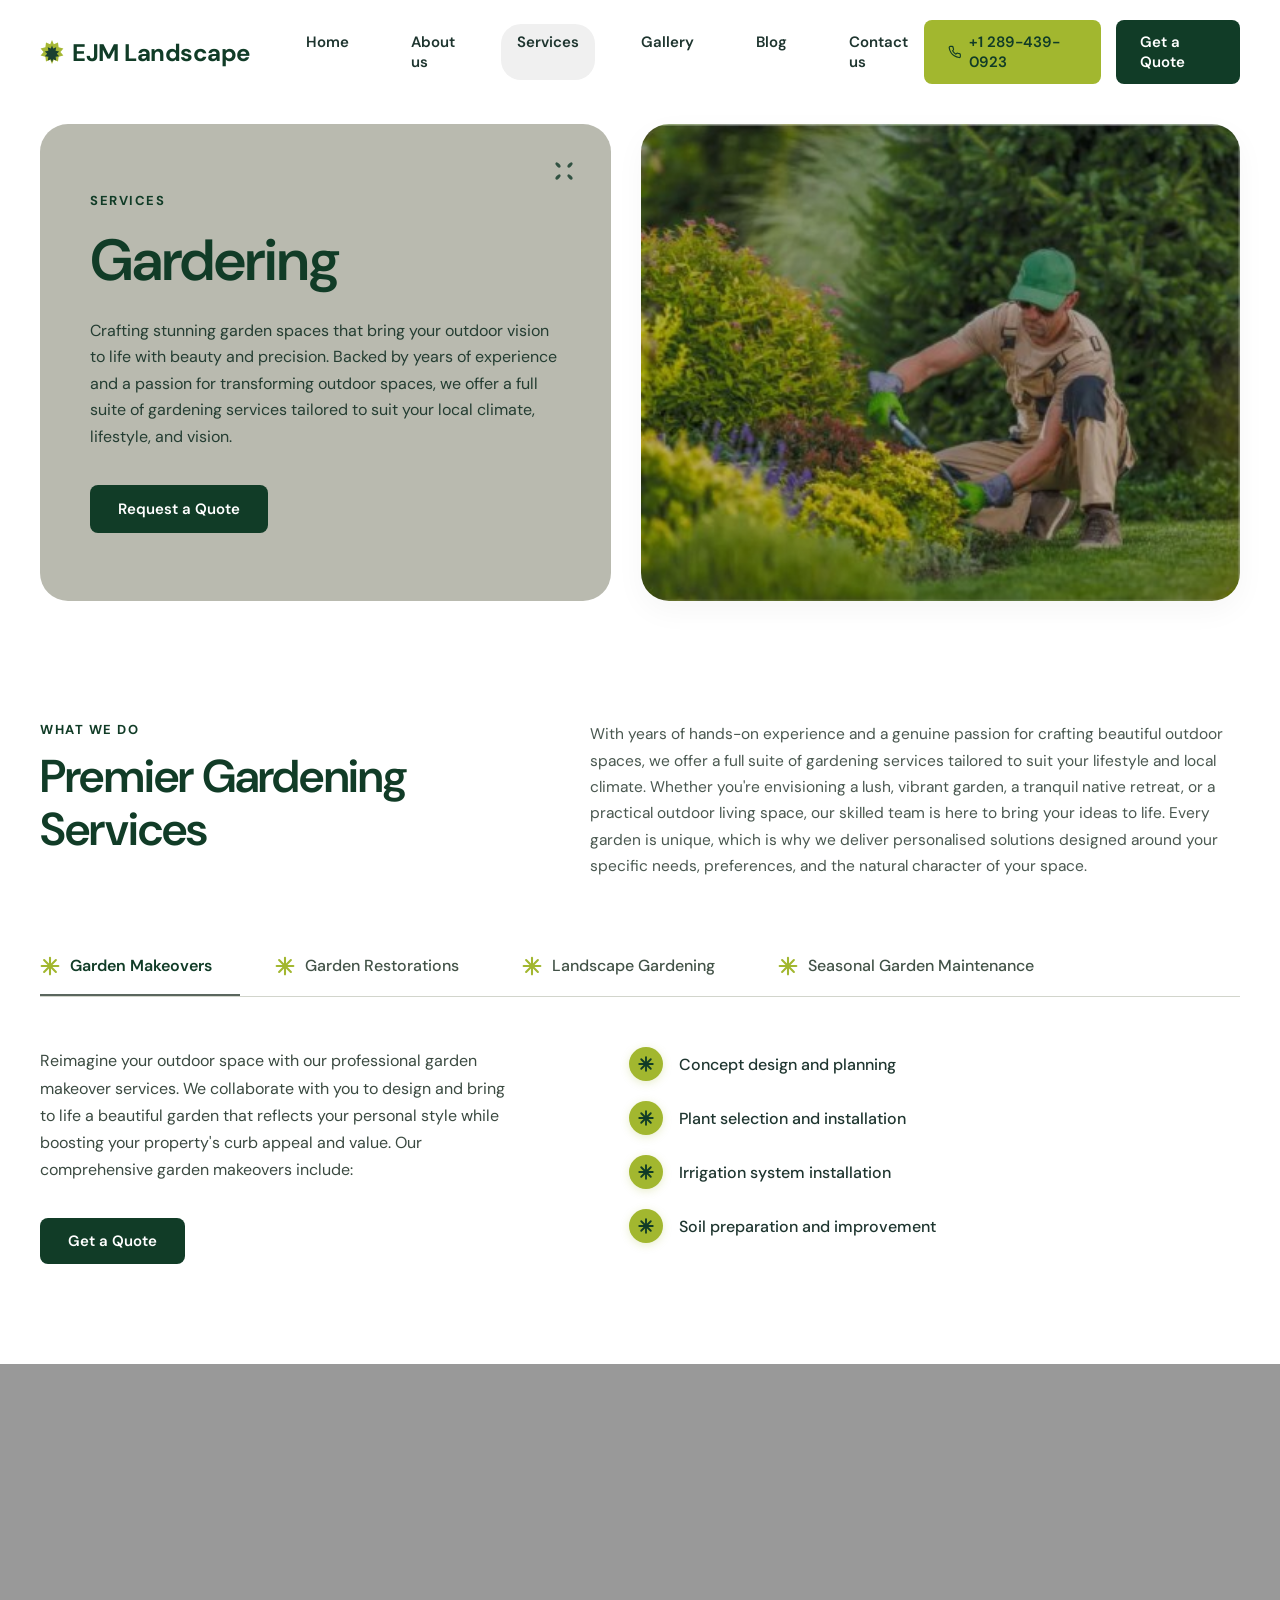
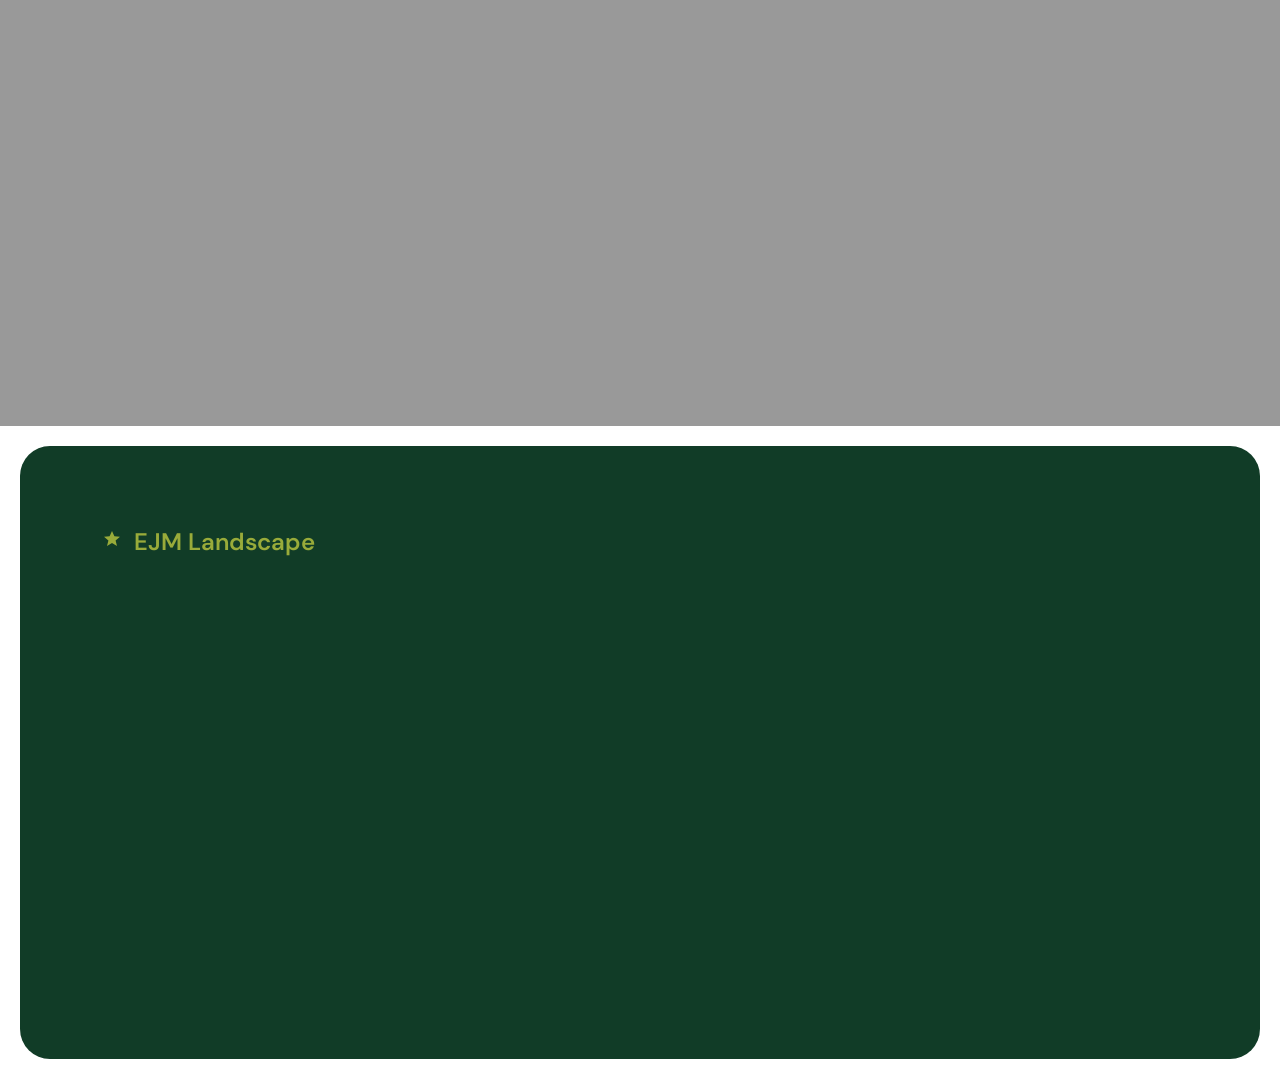
==== gardering.html @ a422f399 "Add Gardering service page with interactive tabs and design matching screenshot" ====
<!DOCTYPE html>
<html lang="en">
<head>
    <meta charset="UTF-8">
    <meta name="viewport" content="width=device-width, initial-scale=1.0">
    <title>Gardering | EJM Landscape</title>
    <link rel="preconnect" href="https://fonts.googleapis.com">
    <link rel="preconnect" href="https://fonts.gstatic.com" crossorigin>
    <link href="https://fonts.googleapis.com/css2?family=DM+Sans:ital,opsz,wght@0,9..40,100..1000;1,9..40,100..1000&display=swap" rel="stylesheet">
    <link rel="stylesheet" href="style.css">
</head>
<body>
    <header class="navbar">
        <div class="logo">
            <a href="index.html" style="display:flex;align-items:center;gap:8px;text-decoration:none;color:inherit;">
                <svg width="24" height="24" viewBox="0 0 24 24" fill="none" xmlns="http://www.w3.org/2000/svg">
                    <path d="M12 0L13.8 4.2L18 2.4L18.6 7.2L23.4 8.4L20.4 12L23.4 15.6L18.6 16.8L18 21.6L13.8 19.8L12 24L10.2 19.8L6 21.6L5.4 16.8L0.6 15.6L3.6 12L0.6 8.4L5.4 7.2L6 2.4L10.2 4.2L12 0Z" fill="#a6b835"/>
                    <path d="M12 5.4L13.2 8.4L16.2 7.2L15.6 10.8L19.2 11.4L16.8 13.8L19.2 16.2L15.6 16.8L16.2 20.4L13.2 19.2L12 22.2L10.8 19.2L7.8 20.4L8.4 16.8L4.8 16.2L7.2 13.8L4.8 11.4L8.4 10.8L7.8 7.2L10.8 8.4L12 5.4Z" fill="#1a4030"/>
                </svg>
                <span>EJM Landscape</span>
            </a>
        </div>

        <button class="mobile-toggle" aria-label="Toggle navigation">
            <svg width="24" height="24" viewBox="0 0 24 24" fill="none" stroke="currentColor" stroke-width="2" stroke-linecap="round" stroke-linejoin="round">
                <line x1="3" y1="12" x2="21" y2="12" class="line-middle"></line>
                <line x1="3" y1="6" x2="21" y2="6" class="line-top"></line>
                <line x1="3" y1="18" x2="21" y2="18" class="line-bottom"></line>
            </svg>
        </button>

        <div class="nav-menu">
            <nav class="nav-links">
                <a href="index.html">Home</a>
                <a href="index.html#about">About us</a>
                <a href="gardering.html" class="active">Services</a>
                <a href="index.html#gallery">Gallery</a>
                <a href="index.html#blog">Blog</a>
                <a href="#contact">Contact us</a>
            </nav>
            <div class="nav-actions">
                <a href="tel:+12894390923" class="btn btn-lime">
                    <svg width="16" height="16" viewBox="0 0 24 24" fill="none" stroke="currentColor" stroke-width="2" stroke-linecap="round" stroke-linejoin="round"><path d="M22 16.92v3a2 2 0 0 1-2.18 2 19.79 19.79 0 0 1-8.63-3.07 19.5 19.5 0 0 1-6-6 19.79 19.79 0 0 1-3.07-8.67A2 2 0 0 1 4.11 2h3a2 2 0 0 1 2 1.72 12.84 12.84 0 0 0 .7 2.81 2 2 0 0 1-.45 2.11L8.09 9.91a16 16 0 0 0 6 6l1.27-1.27a2 2 0 0 1 2.11-.45 12.84 12.84 0 0 0 2.81.7A2 2 0 0 1 22 16.92z"></path></svg>
                    +1 289-439-0923
                </a>
                <a href="#contact" class="btn btn-dark">Get a Quote</a>
            </div>
        </div>
    </header>

    <main>
        <!-- GARDERING HERO SECTION (Screenshot 1) -->
        <section class="gardening-hero-container">
            <div class="gardening-hero-grid">
                <!-- Left Card -->
                <div class="gardening-hero-card reveal-up">
                    <div class="gardening-corner-icon">
                        <svg width="24" height="24" viewBox="0 0 24 24" fill="#1a4030">
                            <ellipse cx="6" cy="6" rx="3.2" ry="1.6" transform="rotate(45 6 6)"/>
                            <ellipse cx="18" cy="6" rx="3.2" ry="1.6" transform="rotate(-45 18 6)"/>
                            <ellipse cx="6" cy="18" rx="3.2" ry="1.6" transform="rotate(-45 6 18)"/>
                            <ellipse cx="18" cy="18" rx="3.2" ry="1.6" transform="rotate(45 18 18)"/>
                        </svg>
                    </div>
                    <span class="service-badge">SERVICES</span>
                    <h1>Gardering</h1>
                    <p>Crafting stunning garden spaces that bring your outdoor vision to life with beauty and precision. Backed by years of experience and a passion for transforming outdoor spaces, we offer a full suite of gardening services tailored to suit your local climate, lifestyle, and vision.</p>
                    <a href="#contact" class="btn-quote">Request a Quote</a>
                </div>

                <!-- Right Photo -->
                <div class="gardening-hero-img-wrap reveal-fade" style="transition-delay: 0.15s;">
                    <img src="assets/gardening_hero.jpg" alt="Professional gardener caring for hedges and shrubs">
                </div>
            </div>
        </section>

        <!-- WHAT WE DO / PREMIER GARDENING SERVICES (Screenshots 2 - 5) -->
        <section class="gardening-tabs-section">
            <!-- Header (2 columns) -->
            <div class="gardening-tabs-header reveal-up">
                <div class="tabs-header-left">
                    <span class="section-subtitle">WHAT WE DO</span>
                    <h2>Premier Gardening<br>Services</h2>
                </div>
                <div class="tabs-header-right">
                    <p>With years of hands-on experience and a genuine passion for crafting beautiful outdoor spaces, we offer a full suite of gardening services tailored to suit your lifestyle and local climate. Whether you're envisioning a lush, vibrant garden, a tranquil native retreat, or a practical outdoor living space, our skilled team is here to bring your ideas to life. Every garden is unique, which is why we deliver personalised solutions designed around your specific needs, preferences, and the natural character of your space.</p>
                </div>
            </div>

            <!-- Tab Navigation -->
            <div class="services-tab-nav reveal-up" style="transition-delay: 0.1s;">
                <button class="tab-btn active" data-tab="tab-makeovers">
                    <svg class="tab-flower-icon" viewBox="0 0 24 24" fill="none" stroke="currentColor" stroke-width="2.5" stroke-linecap="round">
                        <line x1="12" y1="2" x2="12" y2="22"/>
                        <line x1="2" y1="12" x2="22" y2="12"/>
                        <line x1="4.93" y1="4.93" x2="19.07" y2="19.07"/>
                        <line x1="4.93" y1="19.07" x2="19.07" y2="4.93"/>
                    </svg>
                    <span>Garden Makeovers</span>
                </button>

                <button class="tab-btn" data-tab="tab-restorations">
                    <svg class="tab-flower-icon" viewBox="0 0 24 24" fill="none" stroke="currentColor" stroke-width="2.5" stroke-linecap="round">
                        <line x1="12" y1="2" x2="12" y2="22"/>
                        <line x1="2" y1="12" x2="22" y2="12"/>
                        <line x1="4.93" y1="4.93" x2="19.07" y2="19.07"/>
                        <line x1="4.93" y1="19.07" x2="19.07" y2="4.93"/>
                    </svg>
                    <span>Garden Restorations</span>
                </button>

                <button class="tab-btn" data-tab="tab-landscape">
                    <svg class="tab-flower-icon" viewBox="0 0 24 24" fill="none" stroke="currentColor" stroke-width="2.5" stroke-linecap="round">
                        <line x1="12" y1="2" x2="12" y2="22"/>
                        <line x1="2" y1="12" x2="22" y2="12"/>
                        <line x1="4.93" y1="4.93" x2="19.07" y2="19.07"/>
                        <line x1="4.93" y1="19.07" x2="19.07" y2="4.93"/>
                    </svg>
                    <span>Landscape Gardening</span>
                </button>

                <button class="tab-btn" data-tab="tab-maintenance">
                    <svg class="tab-flower-icon" viewBox="0 0 24 24" fill="none" stroke="currentColor" stroke-width="2.5" stroke-linecap="round">
                        <line x1="12" y1="2" x2="12" y2="22"/>
                        <line x1="2" y1="12" x2="22" y2="12"/>
                        <line x1="4.93" y1="4.93" x2="19.07" y2="19.07"/>
                        <line x1="4.93" y1="19.07" x2="19.07" y2="4.93"/>
                    </svg>
                    <span>Seasonal Garden Maintenance</span>
                </button>
            </div>

            <!-- Tab Panels -->
            <div class="services-tab-content">
                <!-- Tab 1: Garden Makeovers (Screenshot 2) -->
                <div class="tab-panel active" id="tab-makeovers">
                    <div class="tab-info-col">
                        <p>Reimagine your outdoor space with our professional garden makeover services. We collaborate with you to design and bring to life a beautiful garden that reflects your personal style while boosting your property's curb appeal and value. Our comprehensive garden makeovers include:</p>
                        <a href="#contact" class="btn-quote">Get a Quote</a>
                    </div>
                    <div class="tab-features-col">
                        <ul class="tab-features-list">
                            <li class="tab-feature-item">
                                <div class="tab-feature-badge">
                                    <svg viewBox="0 0 24 24" fill="none" stroke="currentColor" stroke-width="2.5" stroke-linecap="round">
                                        <line x1="12" y1="3" x2="12" y2="21"/>
                                        <line x1="3" y1="12" x2="21" y2="12"/>
                                        <line x1="5.64" y1="5.64" x2="18.36" y2="18.36"/>
                                        <line x1="5.64" y1="18.36" x2="18.36" y2="5.64"/>
                                    </svg>
                                </div>
                                <span class="tab-feature-text">Concept design and planning</span>
                            </li>
                            <li class="tab-feature-item">
                                <div class="tab-feature-badge">
                                    <svg viewBox="0 0 24 24" fill="none" stroke="currentColor" stroke-width="2.5" stroke-linecap="round">
                                        <line x1="12" y1="3" x2="12" y2="21"/>
                                        <line x1="3" y1="12" x2="21" y2="12"/>
                                        <line x1="5.64" y1="5.64" x2="18.36" y2="18.36"/>
                                        <line x1="5.64" y1="18.36" x2="18.36" y2="5.64"/>
                                    </svg>
                                </div>
                                <span class="tab-feature-text">Plant selection and installation</span>
                            </li>
                            <li class="tab-feature-item">
                                <div class="tab-feature-badge">
                                    <svg viewBox="0 0 24 24" fill="none" stroke="currentColor" stroke-width="2.5" stroke-linecap="round">
                                        <line x1="12" y1="3" x2="12" y2="21"/>
                                        <line x1="3" y1="12" x2="21" y2="12"/>
                                        <line x1="5.64" y1="5.64" x2="18.36" y2="18.36"/>
                                        <line x1="5.64" y1="18.36" x2="18.36" y2="5.64"/>
                                    </svg>
                                </div>
                                <span class="tab-feature-text">Irrigation system installation</span>
                            </li>
                            <li class="tab-feature-item">
                                <div class="tab-feature-badge">
                                    <svg viewBox="0 0 24 24" fill="none" stroke="currentColor" stroke-width="2.5" stroke-linecap="round">
                                        <line x1="12" y1="3" x2="12" y2="21"/>
                                        <line x1="3" y1="12" x2="21" y2="12"/>
                                        <line x1="5.64" y1="5.64" x2="18.36" y2="18.36"/>
                                        <line x1="5.64" y1="18.36" x2="18.36" y2="5.64"/>
                                    </svg>
                                </div>
                                <span class="tab-feature-text">Soil preparation and improvement</span>
                            </li>
                        </ul>
                    </div>
                </div>

                <!-- Tab 2: Garden Restorations (Screenshot 3) -->
                <div class="tab-panel" id="tab-restorations">
                    <div class="tab-info-col">
                        <p>Bring neglected or overgrown gardens back to life with our expert garden restoration services. We carefully assess your current space, remove unwanted growth, and reintroduce structure, health, and beauty to your garden. Whether it's reviving historic plantings or modernizing a tired layout, we ensure your garden flourishes once again.</p>
                        <a href="#contact" class="btn-quote">Get a Quote</a>
                    </div>
                    <div class="tab-features-col">
                        <ul class="tab-features-list">
                            <li class="tab-feature-item">
                                <div class="tab-feature-badge">
                                    <svg viewBox="0 0 24 24" fill="none" stroke="currentColor" stroke-width="2.5" stroke-linecap="round">
                                        <line x1="12" y1="3" x2="12" y2="21"/>
                                        <line x1="3" y1="12" x2="21" y2="12"/>
                                        <line x1="5.64" y1="5.64" x2="18.36" y2="18.36"/>
                                        <line x1="5.64" y1="18.36" x2="18.36" y2="5.64"/>
                                    </svg>
                                </div>
                                <span class="tab-feature-text">Removal of weeds and invasive plants</span>
                            </li>
                            <li class="tab-feature-item">
                                <div class="tab-feature-badge">
                                    <svg viewBox="0 0 24 24" fill="none" stroke="currentColor" stroke-width="2.5" stroke-linecap="round">
                                        <line x1="12" y1="3" x2="12" y2="21"/>
                                        <line x1="3" y1="12" x2="21" y2="12"/>
                                        <line x1="5.64" y1="5.64" x2="18.36" y2="18.36"/>
                                        <line x1="5.64" y1="18.36" x2="18.36" y2="5.64"/>
                                    </svg>
                                </div>
                                <span class="tab-feature-text">Pruning and reshaping overgrown trees and shrubs</span>
                            </li>
                            <li class="tab-feature-item">
                                <div class="tab-feature-badge">
                                    <svg viewBox="0 0 24 24" fill="none" stroke="currentColor" stroke-width="2.5" stroke-linecap="round">
                                        <line x1="12" y1="3" x2="12" y2="21"/>
                                        <line x1="3" y1="12" x2="21" y2="12"/>
                                        <line x1="5.64" y1="5.64" x2="18.36" y2="18.36"/>
                                        <line x1="5.64" y1="18.36" x2="18.36" y2="5.64"/>
                                    </svg>
                                </div>
                                <span class="tab-feature-text">Soil revitalization and fertilization</span>
                            </li>
                            <li class="tab-feature-item">
                                <div class="tab-feature-badge">
                                    <svg viewBox="0 0 24 24" fill="none" stroke="currentColor" stroke-width="2.5" stroke-linecap="round">
                                        <line x1="12" y1="3" x2="12" y2="21"/>
                                        <line x1="3" y1="12" x2="21" y2="12"/>
                                        <line x1="5.64" y1="5.64" x2="18.36" y2="18.36"/>
                                        <line x1="5.64" y1="18.36" x2="18.36" y2="5.64"/>
                                    </svg>
                                </div>
                                <span class="tab-feature-text">Lawn restoration or reseeding</span>
                            </li>
                            <li class="tab-feature-item">
                                <div class="tab-feature-badge">
                                    <svg viewBox="0 0 24 24" fill="none" stroke="currentColor" stroke-width="2.5" stroke-linecap="round">
                                        <line x1="12" y1="3" x2="12" y2="21"/>
                                        <line x1="3" y1="12" x2="21" y2="12"/>
                                        <line x1="5.64" y1="5.64" x2="18.36" y2="18.36"/>
                                        <line x1="5.64" y1="18.36" x2="18.36" y2="5.64"/>
                                    </svg>
                                </div>
                                <span class="tab-feature-text">Replanting with suitable, healthy species</span>
                            </li>
                        </ul>
                    </div>
                </div>

                <!-- Tab 3: Landscape Gardening (Screenshot 4) -->
                <div class="tab-panel" id="tab-landscape">
                    <div class="tab-info-col">
                        <p>Transform your property into a harmonious blend of nature and design with our landscape gardening expertise. From small courtyards to expansive estates, we create functional, visually stunning outdoor spaces that suit your lifestyle and enhance your home's surroundings.</p>
                        <a href="#contact" class="btn-quote">Get a Quote</a>
                    </div>
                    <div class="tab-features-col">
                        <ul class="tab-features-list">
                            <li class="tab-feature-item">
                                <div class="tab-feature-badge">
                                    <svg viewBox="0 0 24 24" fill="none" stroke="currentColor" stroke-width="2.5" stroke-linecap="round">
                                        <line x1="12" y1="3" x2="12" y2="21"/>
                                        <line x1="3" y1="12" x2="21" y2="12"/>
                                        <line x1="5.64" y1="5.64" x2="18.36" y2="18.36"/>
                                        <line x1="5.64" y1="18.36" x2="18.36" y2="5.64"/>
                                    </svg>
                                </div>
                                <span class="tab-feature-text">Tailored landscape design concepts</span>
                            </li>
                            <li class="tab-feature-item">
                                <div class="tab-feature-badge">
                                    <svg viewBox="0 0 24 24" fill="none" stroke="currentColor" stroke-width="2.5" stroke-linecap="round">
                                        <line x1="12" y1="3" x2="12" y2="21"/>
                                        <line x1="3" y1="12" x2="21" y2="12"/>
                                        <line x1="5.64" y1="5.64" x2="18.36" y2="18.36"/>
                                        <line x1="5.64" y1="18.36" x2="18.36" y2="5.64"/>
                                    </svg>
                                </div>
                                <span class="tab-feature-text">Planting schemes for year-round beauty</span>
                            </li>
                            <li class="tab-feature-item">
                                <div class="tab-feature-badge">
                                    <svg viewBox="0 0 24 24" fill="none" stroke="currentColor" stroke-width="2.5" stroke-linecap="round">
                                        <line x1="12" y1="3" x2="12" y2="21"/>
                                        <line x1="3" y1="12" x2="21" y2="12"/>
                                        <line x1="5.64" y1="5.64" x2="18.36" y2="18.36"/>
                                        <line x1="5.64" y1="18.36" x2="18.36" y2="5.64"/>
                                    </svg>
                                </div>
                                <span class="tab-feature-text">Installation of water features and ponds</span>
                            </li>
                            <li class="tab-feature-item">
                                <div class="tab-feature-badge">
                                    <svg viewBox="0 0 24 24" fill="none" stroke="currentColor" stroke-width="2.5" stroke-linecap="round">
                                        <line x1="12" y1="3" x2="12" y2="21"/>
                                        <line x1="3" y1="12" x2="21" y2="12"/>
                                        <line x1="5.64" y1="5.64" x2="18.36" y2="18.36"/>
                                        <line x1="5.64" y1="18.36" x2="18.36" y2="5.64"/>
                                    </svg>
                                </div>
                                <span class="tab-feature-text">Construction of patios, decks, and pathways</span>
                            </li>
                            <li class="tab-feature-item">
                                <div class="tab-feature-badge">
                                    <svg viewBox="0 0 24 24" fill="none" stroke="currentColor" stroke-width="2.5" stroke-linecap="round">
                                        <line x1="12" y1="3" x2="12" y2="21"/>
                                        <line x1="3" y1="12" x2="21" y2="12"/>
                                        <line x1="5.64" y1="5.64" x2="18.36" y2="18.36"/>
                                        <line x1="5.64" y1="18.36" x2="18.36" y2="5.64"/>
                                    </svg>
                                </div>
                                <span class="tab-feature-text">Integration of lighting for ambiance and safety</span>
                            </li>
                        </ul>
                    </div>
                </div>

                <!-- Tab 4: Seasonal Garden Maintenance (Screenshot 5) -->
                <div class="tab-panel" id="tab-maintenance">
                    <div class="tab-info-col">
                        <p>Keep your garden looking its best all year round with our seasonal maintenance services. We adjust our care to the needs of each season, ensuring healthy growth, vibrant colors, and a tidy appearance no matter the time of year.</p>
                        <a href="#contact" class="btn-quote">Get a Quote</a>
                    </div>
                    <div class="tab-features-col">
                        <ul class="tab-features-list">
                            <li class="tab-feature-item">
                                <div class="tab-feature-badge">
                                    <svg viewBox="0 0 24 24" fill="none" stroke="currentColor" stroke-width="2.5" stroke-linecap="round">
                                        <line x1="12" y1="3" x2="12" y2="21"/>
                                        <line x1="3" y1="12" x2="21" y2="12"/>
                                        <line x1="5.64" y1="5.64" x2="18.36" y2="18.36"/>
                                        <line x1="5.64" y1="18.36" x2="18.36" y2="5.64"/>
                                    </svg>
                                </div>
                                <span class="tab-feature-text">Spring planting and soil preparation</span>
                            </li>
                            <li class="tab-feature-item">
                                <div class="tab-feature-badge">
                                    <svg viewBox="0 0 24 24" fill="none" stroke="currentColor" stroke-width="2.5" stroke-linecap="round">
                                        <line x1="12" y1="3" x2="12" y2="21"/>
                                        <line x1="3" y1="12" x2="21" y2="12"/>
                                        <line x1="5.64" y1="5.64" x2="18.36" y2="18.36"/>
                                        <line x1="5.64" y1="18.36" x2="18.36" y2="5.64"/>
                                    </svg>
                                </div>
                                <span class="tab-feature-text">Summer pruning and watering schedules</span>
                            </li>
                            <li class="tab-feature-item">
                                <div class="tab-feature-badge">
                                    <svg viewBox="0 0 24 24" fill="none" stroke="currentColor" stroke-width="2.5" stroke-linecap="round">
                                        <line x1="12" y1="3" x2="12" y2="21"/>
                                        <line x1="3" y1="12" x2="21" y2="12"/>
                                        <line x1="5.64" y1="5.64" x2="18.36" y2="18.36"/>
                                        <line x1="5.64" y1="18.36" x2="18.36" y2="5.64"/>
                                    </svg>
                                </div>
                                <span class="tab-feature-text">Autumn leaf clearance and plant protection</span>
                            </li>
                            <li class="tab-feature-item">
                                <div class="tab-feature-badge">
                                    <svg viewBox="0 0 24 24" fill="none" stroke="currentColor" stroke-width="2.5" stroke-linecap="round">
                                        <line x1="12" y1="3" x2="12" y2="21"/>
                                        <line x1="3" y1="12" x2="21" y2="12"/>
                                        <line x1="5.64" y1="5.64" x2="18.36" y2="18.36"/>
                                        <line x1="5.64" y1="18.36" x2="18.36" y2="5.64"/>
                                    </svg>
                                </div>
                                <span class="tab-feature-text">Winter pruning and frost protection</span>
                            </li>
                            <li class="tab-feature-item">
                                <div class="tab-feature-badge">
                                    <svg viewBox="0 0 24 24" fill="none" stroke="currentColor" stroke-width="2.5" stroke-linecap="round">
                                        <line x1="12" y1="3" x2="12" y2="21"/>
                                        <line x1="3" y1="12" x2="21" y2="12"/>
                                        <line x1="5.64" y1="5.64" x2="18.36" y2="18.36"/>
                                        <line x1="5.64" y1="18.36" x2="18.36" y2="5.64"/>
                                    </svg>
                                </div>
                                <span class="tab-feature-text">Seasonal fertilization and mulching</span>
                            </li>
                        </ul>
                    </div>
                </div>
            </div>
        </section>

        <!-- CONTACT SECTION -->
        <section class="contact-section" id="contact" style="background-image: url('assets/contact_bg.jpg');">
            <div class="contact-overlay"></div>
            <div class="contact-container">
                <!-- Left Info Box -->
                <div class="contact-left reveal-up">
                    <p class="section-subtitle-white">GET IN TOUCH</p>
                    <h2>Free Quote &amp;<br>Consultation</h2>
                    
                    <ul class="contact-bullets">
                        <li>
                            <svg viewBox="0 0 24 24" width="20" height="20" fill="none" stroke="#99ab3a" stroke-width="2" stroke-linecap="round" stroke-linejoin="round"><polyline points="20 6 9 17 4 12"></polyline></svg>
                            Hardscaping &amp; Softscaping
                        </li>
                        <li>
                            <svg viewBox="0 0 24 24" width="20" height="20" fill="none" stroke="#99ab3a" stroke-width="2" stroke-linecap="round" stroke-linejoin="round"><polyline points="20 6 9 17 4 12"></polyline></svg>
                            Ground Maintenance
                        </li>
                        <li>
                            <svg viewBox="0 0 24 24" width="20" height="20" fill="none" stroke="#99ab3a" stroke-width="2" stroke-linecap="round" stroke-linejoin="round"><polyline points="20 6 9 17 4 12"></polyline></svg>
                            Garden Design &amp; Planting
                        </li>
                    </ul>

                    <div class="contact-divider"></div>

                    <div class="contact-phone">
                        <svg viewBox="0 0 24 24" width="24" height="24" fill="none" stroke="#99ab3a" stroke-width="2" stroke-linecap="round" stroke-linejoin="round">
                            <path d="M22 16.92v3a2 2 0 0 1-2.18 2 19.79 19.79 0 0 1-8.63-3.07 19.5 19.5 0 0 1-6-6 19.79 19.79 0 0 1-3.07-8.67A2 2 0 0 1 4.11 2h3a2 2 0 0 1 2 1.72 12.84 12.84 0 0 0 .7 2.81 2 2 0 0 1-.45 2.11L8.09 9.91a16 16 0 0 0 6 6l1.27-1.27a2 2 0 0 1 2.11-.45 12.84 12.84 0 0 0 2.81.7A2 2 0 0 1 22 16.92z"></path>
                        </svg>
                        <div class="phone-info">
                            <span class="phone-label">Call Us</span>
                            <span class="phone-number">+1 289-439-0923</span>
                        </div>
                    </div>
                </div>

                <!-- Right Form Box -->
                <div class="contact-right reveal-up" style="transition-delay: 0.2s;">
                    <div class="leaf-decoration float-anim">
                        <svg viewBox="0 0 120 70" width="120" height="70" fill="#99ab3a">
                            <path d="M60 70 C40 50, 45 10, 60 0 C75 10, 80 50, 60 70 Z"/>
                            <path d="M45 60 C20 55, -5 30, 5 15 C20 20, 35 40, 45 60 Z"/>
                            <path d="M75 60 C100 55, 125 30, 115 15 C100 20, 85 40, 75 60 Z"/>
                        </svg>
                    </div>
                    
                    <p class="form-desc">We'll schedule a visit and provide a free, no-obligation quote tailored to your needs</p>
                    
                    <form class="contact-form" action="#" method="POST">
                        <div class="form-row">
                            <div class="form-group">
                                <label for="name">Name</label>
                                <input type="text" id="name" name="name" placeholder="John" required>
                            </div>
                            <div class="form-group">
                                <label for="phone">Phone</label>
                                <input type="tel" id="phone" name="phone" placeholder="(289) 439-0923" required>
                            </div>
                        </div>

                        <div class="form-group">
                            <label for="address">Address</label>
                            <input type="text" id="address" name="address" placeholder="450 Cumberland Ave" required>
                        </div>

                        <div class="form-group">
                            <label for="comments">Comments</label>
                            <textarea id="comments" name="comments" placeholder="Write your comments" rows="4"></textarea>
                        </div>

                        <button type="submit" class="btn btn-submit">Submit Form</button>
                    </form>
                </div>
            </div>
        </section>
    </main>

    <!-- FOOTER -->
    <footer class="site-footer">
        <div class="footer-container">
            <!-- Top Section -->
            <div class="footer-top">
                <div class="footer-logo">
                    <svg viewBox="0 0 24 24" width="24" height="24" fill="#99ab3a">
                        <path d="M12 2L14.4 7.2L20 7.8L15.6 11.4L17 17L12 14L7 17L8.4 11.4L4 7.8L9.6 7.2L12 2Z" />
                    </svg>
                    <span>EJM Landscape</span>
                </div>
                
                <div class="footer-top-content reveal-up">
                    <div class="footer-cta">
                        <h2>Ready to Transform Your<br>Outdoor Space?</h2>
                        <div class="footer-cta-actions">
                            <a href="#contact" class="btn-primary" style="background-color: #99ab3a; color: var(--dark-green); padding: 12px 25px; border-radius: 4px; text-decoration: none; font-weight: 600;">Request a Quote</a>
                            <div class="footer-phone">
                                <span class="footer-phone-label">CALL US</span>
                                <div class="footer-phone-number">
                                    <svg viewBox="0 0 24 24" width="20" height="20" fill="none" stroke="currentColor" stroke-width="2" stroke-linecap="round" stroke-linejoin="round"><path d="M22 16.92v3a2 2 0 0 1-2.18 2 19.79 19.79 0 0 1-8.63-3.07 19.5 19.5 0 0 1-6-6 19.79 19.79 0 0 1-3.07-8.67A2 2 0 0 1 4.11 2h3a2 2 0 0 1 2 1.72 12.84 12.84 0 0 0 .7 2.81 2 2 0 0 1-.45 2.11L8.09 9.91a16 16 0 0 0 6 6l1.27-1.27a2 2 0 0 1 2.11-.45 12.84 12.84 0 0 0 2.81.7A2 2 0 0 1 22 16.92z"></path></svg>
                                    +1 289-439-0923
                                </div>
                            </div>
                        </div>
                    </div>
                    
                    <div class="footer-info">
                        <div class="footer-info-block">
                            <h4>ADDRESS</h4>
                            <p>450 Cumberland Ave, Hamilton, ON L8M 0A1, Canada</p>
                        </div>
                        <div class="footer-info-block">
                            <h4>BUSINESS HOURS</h4>
                            <p>Mon-Sun: 7:00 a.m. - 7:00 p.m</p>
                        </div>
                    </div>
                </div>
            </div>

            <!-- Middle Section -->
            <div class="footer-middle reveal-up" style="transition-delay: 0.2s;">
                <nav class="footer-nav">
                    <a href="index.html#about">About us</a>
                    <a href="gardering.html">Services</a>
                    <a href="index.html#gallery">Gallery</a>
                    <a href="index.html#blog">Blog</a>
                    <a href="index.html#faq">FAQ</a>
                    <a href="index.html#reviews">Reviews</a>
                </nav>
                <div class="footer-socials">
                    <a href="#"><svg viewBox="0 0 24 24" width="18" height="18" fill="none" stroke="currentColor" stroke-width="2"><rect x="2" y="2" width="20" height="20" rx="5" ry="5"></rect><path d="M16 11.37A4 4 0 1 1 12.63 8 4 4 0 0 1 16 11.37z"></path><line x1="17.5" y1="6.5" x2="17.51" y2="6.5"></line></svg></a>
                    <a href="#"><svg viewBox="0 0 24 24" width="18" height="18" fill="none" stroke="currentColor" stroke-width="2"><path d="M12 2v20M17 5l-10 14M22 12H2M19 17L5 7" /></svg></a>
                    <a href="#"><svg viewBox="0 0 24 24" width="18" height="18" fill="none" stroke="currentColor" stroke-width="2"><path d="M18 2h-3a5 5 0 0 0-5 5v3H7v4h3v8h4v-8h3.8l.2-4h-4V7a1 1 0 0 1 1-1h3z"></path></svg></a>
                    <a href="#"><svg viewBox="0 0 24 24" width="18" height="18" fill="none" stroke="currentColor" stroke-width="2"><path d="M16 8a6 6 0 0 1 6 6v7h-4v-7a2 2 0 0 0-2-2 2 2 0 0 0-2 2v7h-4v-7a6 6 0 0 1 6-6z"></path><rect x="2" y="9" width="4" height="12"></rect><circle cx="4" cy="4" r="2"></circle></svg></a>
                </div>
            </div>

            <!-- Bottom Section -->
            <div class="footer-bottom reveal-up" style="transition-delay: 0.4s;">
                <div class="footer-copyright">
                    &copy; 2026 EJM Landscape. All rights reserved. <a href="#">Terms</a>
                </div>
                <button class="btn-scroll-top" aria-label="Scroll to top" onclick="window.scrollTo({top: 0, behavior: 'smooth'});">
                    <svg viewBox="0 0 24 24" width="18" height="18" fill="none" stroke="currentColor" stroke-width="2"><line x1="12" y1="19" x2="12" y2="5"></line><polyline points="5 12 12 5 19 12"></polyline></svg>
                </button>
            </div>
        </div>
    </footer>

    <script src="script.js"></script>
</body>
</html>
---- style.css ----
:root {
    --bg-color: #ffffff; /* clean white page background */
    --text-dark: #1e352f;
    --text-light: #ffffff;
    --primary-lime: #a2b72f; /* yellowish green */
    --primary-lime-hover: #8e9e2a;
    --dark-green: #113c27;
    --dark-green-hover: #0c2a1c;
    --font-main: 'DM Sans', sans-serif;
}

* {
    margin: 0;
    padding: 0;
    box-sizing: border-box;
}

body {
    font-family: var(--font-main);
    background-color: var(--bg-color);
    color: var(--text-dark);
}

/* NAVBAR */
.navbar {
    display: flex;
    justify-content: space-between;
    align-items: center;
    padding: 20px 40px;
    position: relative;
    z-index: 10;
}

.logo {
    display: flex;
    align-items: center;
    gap: 8px;
    font-size: 24px;
    font-weight: 700;
    color: var(--dark-green);
    letter-spacing: -0.5px;
}

.mobile-toggle {
    display: none;
    background: none;
    border: none;
    color: var(--dark-green);
    cursor: pointer;
    padding: 5px;
    z-index: 100;
}

.nav-menu {
    display: flex;
    align-items: center;
    flex: 1;
    justify-content: space-between;
}

.nav-links {
    display: flex;
    margin-left: 40px;
    gap: 30px;
}

.nav-links a {
    text-decoration: none;
    color: var(--text-dark);
    font-weight: 600;
    font-size: 15px;
    padding: 8px 16px;
    border-radius: 20px;
    transition: background-color 0.3s;
}

.nav-links a.active,
.nav-links a:hover {
    background-color: #f0f0f0; /* slightly darker than body */
}

.nav-actions {
    display: flex;
    gap: 15px;
    align-items: center;
}

/* BUTTONS */
.btn {
    display: inline-flex;
    align-items: center;
    justify-content: center;
    gap: 8px;
    padding: 12px 24px;
    border-radius: 8px;
    font-weight: 600;
    font-size: 15px;
    text-decoration: none;
    border: none;
    cursor: pointer;
    transition: all 0.3s ease;
}

.btn-lime {
    background-color: var(--primary-lime);
    color: var(--dark-green);
}

.btn-lime:hover {
    background-color: var(--primary-lime-hover);
}

.btn-dark {
    background-color: var(--dark-green);
    color: var(--text-light);
}

.btn-dark:hover {
    background-color: var(--dark-green-hover);
}

.btn-dark-transparent {
    background-color: rgba(17, 60, 39, 0.85); /* Dark green with some transparency */
    color: var(--text-light);
}

.btn-dark-transparent:hover {
    background-color: var(--dark-green);
}


/* HERO SECTION */
.hero-container {
    padding: 20px 40px;
    position: relative;
}

.hero-image-wrapper {
    position: relative;
    width: 100%;
    height: 700px;
    border-radius: 40px;
    overflow: hidden; /* important for parallax */
    background-color: #000;
}

.hero-bg {
    position: absolute;
    top: -15%; /* start slightly higher for parallax room */
    left: 0;
    width: 100%;
    height: 130%; /* taller than wrapper for parallax */
    background-image: url('assets/hero-bg.jpg');
    background-size: cover;
    background-position: center;
    will-change: transform; /* optimize animation */
    /* opacity filter to darken the image slightly for text readability */
    filter: brightness(0.7); 
}

.hero-content {
    position: absolute;
    top: 50%;
    left: 80px;
    transform: translateY(-50%);
    z-index: 2;
}

.hero-content h1 {
    font-size: 80px;
    line-height: 1.1;
    color: var(--text-light);
    font-weight: 500;
    margin-bottom: 40px;
    letter-spacing: -1px;
}

.hero-content .highlight {
    color: var(--primary-lime);
    position: relative;
    display: inline-block;
}

/* Custom brush underline */
.underline {
    position: absolute;
    bottom: -15px;
    left: 0;
    width: 100%;
    height: 30px;
    z-index: -1;
}

.underline path {
    stroke-dasharray: 400;
    stroke-dashoffset: 400;
    animation: draw 1.2s ease-out forwards;
}

.underline path:nth-child(2) {
    animation-delay: 0.3s; /* slight delay for second brush stroke */
}

@keyframes draw {
    to {
        stroke-dashoffset: 0;
    }
}

.hero-buttons {
    display: flex;
    gap: 15px;
}

/* RATING BADGE */
.customer-rating {
    position: absolute;
    bottom: 60px;
    right: 80px;
    z-index: 5;
}

.rating-badge {
    background-color: rgba(255, 255, 255, 0.6);
    backdrop-filter: blur(8px);
    border-radius: 40px;
    padding: 10px 25px 10px 10px;
    display: flex;
    align-items: center;
    gap: 15px;
}

.rating-flower {
    position: relative;
    display: flex;
    align-items: center;
    justify-content: center;
    width: 48px;
    height: 48px;
}

.rating-flower svg {
    position: absolute;
    top: 0; left: 0;
    width: 100%; height: 100%;
}

.rating-score {
    position: relative;
    z-index: 2;
    font-weight: 700;
    color: var(--dark-green);
    font-size: 16px;
}

.rating-text {
    font-weight: 600;
    font-size: 14px;
    color: var(--dark-green);
}

/* FEATURES BAR */
.features-bar {
    display: flex;
    justify-content: space-around;
    padding: 40px 60px;
    border-bottom: 1px solid rgba(0,0,0,0.05);
}

.feature {
    display: flex;
    align-items: center;
    gap: 15px;
    font-weight: 600;
    color: var(--text-dark);
    font-size: 20px; /* Increased font size */
}

@keyframes revolve {
    from { transform: rotate(0deg); }
    to { transform: rotate(360deg); }
}

.feature svg {
    animation: revolve 6s linear infinite;
    width: 28px;
    height: 28px;
}

/* ABOUT SECTION */
.about-section {
    display: grid;
    grid-template-columns: 1fr 1.2fr 1fr;
    gap: 50px;
    padding: 100px 60px;
    background-color: var(--bg-color);
}

.section-subtitle {
    font-size: 14px;
    font-weight: 700;
    color: var(--dark-green);
    letter-spacing: 1px;
    margin-bottom: 20px;
    text-transform: uppercase;
}

.about-left h2 {
    font-size: 48px;
    line-height: 1.1;
    color: var(--text-dark);
    font-weight: 500;
    margin-bottom: 60px;
}

.award-badge {
    display: flex;
    align-items: center;
    gap: 15px;
}

.badge-text {
    font-size: 12px;
    font-weight: 700;
    color: var(--text-dark);
    line-height: 1.4;
}

.about-center {
    position: relative;
    display: flex;
    flex-direction: column;
    align-items: center;
}

.arch-image-container {
    width: 100%;
    height: 400px;
    border-radius: 200px 200px 0 0; /* Arch shape */
    overflow: hidden;
}

.arch-image-container img {
    width: 100%;
    height: 100%;
    object-fit: cover;
}

.about-action-card {
    background-color: var(--primary-lime);
    width: 100%;
    padding: 30px;
    text-align: center;
    border-radius: 0 0 20px 20px;
    margin-top: -1px; /* seamless connection to the arch */
}

.btn-grey {
    background-color: rgba(255, 255, 255, 0.4);
    color: var(--dark-green);
    font-weight: 700;
    padding: 15px 30px;
    width: 100%;
    border-radius: 8px;
    border: none;
    cursor: pointer;
    font-size: 15px;
    transition: background-color 0.3s;
}

.btn-grey:hover {
    background-color: rgba(255, 255, 255, 0.6);
}

.about-right {
    display: flex;
    flex-direction: column;
    justify-content: center;
}

.about-description {
    font-size: 16px;
    line-height: 1.6;
    color: var(--text-dark);
    margin-bottom: 40px;
}

.about-list {
    list-style: none;
}

.about-list li {
    display: flex;
    align-items: center;
    gap: 15px;
    padding: 15px 0;
    border-bottom: 1px solid rgba(0,0,0,0.08);
    font-weight: 600;
    font-size: 15px;
    color: var(--text-dark);
}

.about-list li:last-child {
    border-bottom: none;
}

/* SERVICES SECTION */
.services-section {
    padding: 100px 60px;
    background-color: var(--bg-color);
    text-align: center;
}

.services-header {
    margin-bottom: 60px;
}

.services-header h2 {
    font-size: 42px;
    line-height: 1.2;
    color: var(--text-dark);
    font-weight: 500;
}

.services-grid {
    display: grid;
    grid-template-columns: repeat(4, 1fr);
    gap: 30px;
}

.service-card {
    background-color: var(--primary-lime);
    color: var(--text-dark);
    text-decoration: none;
    border-radius: 20px;
    clip-path: polygon(50% 0%, 100% 12%, 100% 100%, 0% 100%, 0% 12%);
    display: flex;
    flex-direction: column;
    overflow: hidden;
    transition: all 0.4s ease;
    text-align: center;
}

.service-content {
    padding: 50px 30px 20px 30px;
    flex-grow: 1;
}

.service-icon {
    display: flex;
    justify-content: center;
    margin-bottom: 25px;
    color: var(--dark-green);
    transition: color 0.4s ease;
}

.service-card h3 {
    font-size: 24px;
    margin-bottom: 15px;
    font-weight: 600;
}

.service-card p {
    font-size: 14px;
    line-height: 1.6;
    font-weight: 500;
}

.service-image {
    position: relative;
    height: 300px;
    width: 100%;
}

.service-image img {
    width: 100%;
    height: 100%;
    object-fit: cover;
}

.petal-overlay {
    position: absolute;
    top: -2px; /* slight overlap to prevent seams */
    left: 0;
    width: 100%;
    height: 100px;
    z-index: 2;
    color: var(--primary-lime);
    transition: color 0.4s ease;
}

/* Hover effects */
.service-card:hover {
    background-color: var(--dark-green);
    color: var(--text-light);
}

.service-card:hover .service-icon {
    color: var(--primary-lime);
}

.service-card:hover .petal-overlay {
    color: var(--dark-green);
}

.hover-arrow {
    position: absolute;
    top: 60%;
    left: 50%;
    transform: translate(-50%, -50%) scale(0);
    background-color: var(--primary-lime);
    color: var(--dark-green);
    border-radius: 50%;
    padding: 12px;
    opacity: 0;
    transition: all 0.4s ease;
    z-index: 3;
    display: flex;
    justify-content: center;
    align-items: center;
}

.service-card:hover .hover-arrow {
    opacity: 1;
    transform: translate(-50%, -50%) scale(1);
}

.btn-services {
    background-color: var(--primary-lime);
    color: var(--text-dark);
    font-weight: 700;
    padding: 18px 50px;
    border-radius: 35px;
    display: inline-block;
    text-decoration: none;
    font-size: 16px;
    transition: all 0.3s ease;
}

.btn-services:hover {
    background-color: var(--dark-green);
    color: var(--text-light);
}

/* WHY CHOOSE US SECTION */
.why-section {
    padding: 120px 40px;
    background-color: #f4f5f6; /* light grey to distinguish section */
    text-align: center;
    overflow: hidden;
}

.why-header {
    margin-bottom: 80px;
}

.why-header h2 {
    font-size: 46px;
    line-height: 1.2;
    color: var(--text-dark);
    font-weight: 500;
}

.why-grid {
    display: grid;
    grid-template-columns: 1fr auto 1fr;
    gap: 40px;
    align-items: center;
    max-width: 1300px;
    margin: 0 auto;
}

.why-col {
    display: flex;
    flex-direction: column;
    justify-content: space-between;
    height: 450px;
}

.why-left { text-align: right; }
.why-right { text-align: left; }

.why-item {
    position: relative;
    padding: 0 20px;
    z-index: 2;
}

.why-item h3 {
    font-size: 22px;
    color: var(--dark-green);
    margin-bottom: 8px;
    font-weight: 600;
}

.why-item p {
    font-size: 15px;
    color: var(--text-dark);
    font-weight: 500;
}

/* Connecting Lines */
.why-item::after {
    content: '';
    position: absolute;
    height: 1px;
    background-color: var(--primary-lime);
}

/* Left side lines */
.why-left .why-item::after { right: -60px; width: 60px; }
.why-left .why-item-1::after { top: 50%; transform: rotate(25deg); transform-origin: left center; }
.why-left .why-item-2::after { top: 50%; right: -50px; width: 50px; }
.why-left .why-item-3::after { top: 50%; transform: rotate(-25deg); transform-origin: left center; }

/* Right side lines */
.why-right .why-item::after { left: -60px; width: 60px; }
.why-right .why-item-4::after { top: 50%; transform: rotate(-25deg); transform-origin: right center; }
.why-right .why-item-5::after { top: 50%; left: -50px; width: 50px; }
.why-right .why-item-6::after { top: 50%; transform: rotate(25deg); transform-origin: right center; }

.why-center {
    position: relative;
    display: flex;
    justify-content: center;
    align-items: center;
    width: 500px;
    height: 500px;
}

.rotating-leaves-wrapper {
    position: absolute;
    width: 500px;
    height: 500px;
    z-index: 1;
    will-change: transform;
}

.leaves-svg {
    width: 100%;
    height: 100%;
}

.center-image {
    position: relative;
    z-index: 2;
    width: 320px;
    height: 320px;
    border-radius: 50%;
    overflow: hidden;
}

.center-image img {
    width: 100%;
    height: 100%;
    object-fit: cover;
}

/* PROJECTS CAROUSEL SECTION */
.projects-section {
    padding: 100px 0 100px 0;
    background-color: #f4f5f6; /* Same as why-section */
    overflow: hidden;
}

.projects-header {
    display: flex;
    justify-content: space-between;
    align-items: flex-end;
    margin-bottom: 60px;
    padding: 0 60px;
}

.projects-title h2 {
    font-size: 46px;
    line-height: 1.2;
    color: var(--dark-green);
    font-weight: 500;
}

.carousel-container {
    position: relative;
    display: flex;
    align-items: center;
}

.carousel-track {
    display: flex;
    gap: 30px;
    overflow-x: auto;
    scroll-snap-type: x mandatory;
    scroll-behavior: smooth;
    padding: 0 60px 20px 60px; /* Left and right padding */
    scrollbar-width: none; /* hide scrollbar firefox */
}

.carousel-track::-webkit-scrollbar {
    display: none; /* hide scrollbar chrome/safari */
}

.project-card {
    flex: 0 0 450px; /* Fixed width for cards */
    scroll-snap-align: start;
}

.project-image {
    width: 100%;
    height: 300px;
    border-radius: 20px;
    overflow: hidden;
    margin-bottom: 20px;
}

.project-image img {
    width: 100%;
    height: 100%;
    object-fit: cover;
}

.project-info h3 {
    font-size: 22px;
    color: var(--text-dark);
    margin-bottom: 5px;
    font-weight: 600;
}

.project-info .category {
    font-size: 12px;
    color: var(--dark-green);
    font-weight: 700;
    letter-spacing: 1px;
    text-transform: uppercase;
}

.carousel-btn {
    position: absolute;
    top: 150px; /* center of image height */
    transform: translateY(-50%);
    width: 50px;
    height: 50px;
    border-radius: 50%;
    background-color: rgba(210, 214, 203, 0.85); /* grayish button */
    border: none;
    display: flex;
    justify-content: center;
    align-items: center;
    cursor: pointer;
    z-index: 10;
    backdrop-filter: blur(5px);
    transition: background-color 0.3s;
}

.carousel-btn:hover {
    background-color: rgba(255, 255, 255, 0.9);
}

.prev-btn { left: 20px; }
.next-btn { right: 20px; }

/* GOOGLE REVIEWS SECTION */
.google-reviews-section {
    padding: 80px 60px;
    background-color: #f9fafb; /* light grey/off-white background */
}

.gr-header {
    display: flex;
    justify-content: space-between;
    align-items: center;
    margin-bottom: 40px;
}

.gr-header-left h2 {
    font-size: 28px;
    font-weight: 600;
    color: #1a1a1a;
    margin-bottom: 10px;
}

.gr-rating {
    display: flex;
    align-items: center;
    gap: 10px;
    font-size: 14px;
    color: #555;
}

.gr-stars {
    display: flex;
    gap: 2px;
}

.gr-stars svg {
    width: 20px;
    height: 20px;
}

.btn-google-review {
    background-color: #1a73e8; /* Google blue */
    color: white;
    padding: 10px 20px;
    border-radius: 4px;
    text-decoration: none;
    font-weight: 500;
    font-size: 14px;
    transition: background-color 0.2s;
}

.btn-google-review:hover {
    background-color: #1557b0;
}

.gr-grid {
    display: grid;
    grid-template-columns: repeat(3, 1fr);
    gap: 24px;
}

.gr-card {
    background-color: white;
    border: 1px solid #e5e7eb;
    border-radius: 12px;
    padding: 24px;
    display: flex;
    flex-direction: column;
    box-shadow: 0 1px 3px rgba(0,0,0,0.05);
}

.gr-card-header {
    display: flex;
    justify-content: space-between;
    align-items: flex-start;
    margin-bottom: 15px;
}

.gr-user {
    display: flex;
    align-items: center;
    gap: 12px;
}

.gr-avatar {
    width: 40px;
    height: 40px;
    border-radius: 50%;
    background-color: #e5e7eb;
    color: white;
    display: flex;
    align-items: center;
    justify-content: center;
    font-weight: bold;
    font-size: 18px;
    background-size: cover;
    background-position: center;
}

.gr-user-info {
    display: flex;
    flex-direction: column;
}

.gr-user-info strong {
    font-size: 15px;
    color: #1a1a1a;
    font-weight: 600;
}

.gr-user-info span {
    font-size: 13px;
    color: #6b7280;
}

.gr-google-icon {
    display: flex;
}

.gr-card-stars {
    display: flex;
    gap: 2px;
    margin-bottom: 12px;
}

.gr-card-stars svg {
    width: 18px;
    height: 18px;
}

.gr-card-text {
    font-size: 14px;
    line-height: 1.5;
    color: #374151;
    margin-bottom: 20px;
    flex-grow: 1;
}

.gr-card-text strong {
    font-weight: 600;
    color: #1a1a1a;
    cursor: pointer;
}

.gr-card-btn {
    display: block;
    width: 100%;
    text-align: center;
    background-color: #e8f0fe;
    color: #1a73e8;
    padding: 10px 0;
    border-radius: 6px;
    text-decoration: none;
    font-weight: 500;
    font-size: 14px;
    transition: background-color 0.2s;
}

.gr-card-btn:hover {
    background-color: #d2e3fc;
}

/* CONTACT SECTION */
.contact-section {
    position: relative;
    padding: 100px 60px;
    background-size: cover;
    background-position: center;
    background-repeat: no-repeat;
    display: flex;
    justify-content: center;
}

.contact-overlay {
    position: absolute;
    top: 0;
    left: 0;
    right: 0;
    bottom: 0;
    background-color: rgba(0, 0, 0, 0.4);
    z-index: 1;
}

.contact-container {
    position: relative;
    z-index: 2;
    display: flex;
    max-width: 1200px;
    width: 100%;
    align-items: flex-end;
    gap: 0;
}

.contact-left {
    flex: 1;
    background-color: var(--dark-green);
    color: white;
    padding: 60px 50px;
    border-radius: 20px;
    position: relative;
    z-index: 3;
}

.contact-left h2 {
    font-size: 36px;
    font-weight: 500;
    line-height: 1.3;
    margin-bottom: 20px;
}

.contact-desc {
    font-size: 16px;
    opacity: 0.9;
    margin-bottom: 40px;
    line-height: 1.5;
}

.contact-list {
    list-style: none;
    padding: 0;
    margin: 0;
    display: flex;
    flex-direction: column;
    gap: 20px;
}

.contact-list li {
    display: flex;
    align-items: center;
    gap: 15px;
    font-size: 15px;
    font-weight: 500;
}

.icon-asterisk {
    background-color: #99ab3a;
    width: 28px;
    height: 28px;
    border-radius: 50%;
    display: flex;
    justify-content: center;
    align-items: center;
}

.contact-divider {
    height: 1px;
    background-color: rgba(255, 255, 255, 0.1);
    margin: 40px 0;
}

.contact-phone {
    display: flex;
    align-items: center;
    gap: 15px;
}

.phone-info {
    display: flex;
    flex-direction: column;
}

.phone-label {
    font-size: 14px;
    color: #99ab3a;
    margin-bottom: 2px;
}

.phone-number {
    font-size: 24px;
    font-weight: 600;
}

.contact-right {
    flex: 1.1;
    background-color: #99ab3a;
    border-radius: 20px;
    padding: 60px 50px;
    position: relative;
    z-index: 2;
    margin-left: -30px;
    margin-bottom: 20px;
}

.leaf-decoration {
    position: absolute;
    top: -65px;
    left: 50%;
    transform: translateX(-50%);
}

.form-desc {
    font-size: 20px;
    font-weight: 500;
    color: var(--dark-green);
    margin-bottom: 30px;
    line-height: 1.4;
}

.quote-form {
    display: flex;
    flex-direction: column;
    gap: 20px;
}

.form-row {
    display: flex;
    gap: 20px;
}

.form-group {
    display: flex;
    flex-direction: column;
    flex: 1;
}

.form-group label {
    font-size: 12px;
    font-weight: 600;
    color: var(--dark-green);
    margin-bottom: 8px;
}

.quote-form input,
.quote-form select,
.quote-form textarea {
    background-color: rgba(255, 255, 255, 0.5);
    border: none;
    border-radius: 6px;
    padding: 15px;
    font-size: 14px;
    color: var(--dark-green);
    font-family: inherit;
    width: 100%;
}

.quote-form input::placeholder,
.quote-form textarea::placeholder {
    color: rgba(17, 60, 39, 0.6);
}

.quote-form input:focus,
.quote-form select:focus,
.quote-form textarea:focus {
    outline: none;
    background-color: rgba(255, 255, 255, 0.7);
}

.select-wrapper {
    position: relative;
}

.select-wrapper select {
    appearance: none;
    -webkit-appearance: none;
    -moz-appearance: none;
    padding-right: 40px;
}

.select-wrapper::after {
    content: "▼";
    font-size: 10px;
    color: var(--dark-green);
    position: absolute;
    right: 15px;
    top: 50%;
    transform: translateY(-50%);
    pointer-events: none;
}

.btn-submit {
    background-color: var(--dark-green);
    color: white;
    border: none;
    padding: 15px 30px;
    font-size: 16px;
    font-weight: 500;
    border-radius: 6px;
    cursor: pointer;
    align-self: flex-start;
    margin-top: 10px;
    transition: opacity 0.2s;
}

.btn-submit:hover {
    opacity: 0.9;
}

/* FOOTER SECTION */
.site-footer {
    background-color: var(--dark-green);
    color: white;
    padding: 80px 80px 40px;
    border-radius: 30px;
    margin: 20px;
}

.footer-top {
    margin-bottom: 60px;
}

.footer-logo {
    display: flex;
    align-items: center;
    gap: 10px;
    font-size: 24px;
    font-weight: 600;
    color: #99ab3a;
    margin-bottom: 60px;
}

.footer-top-content {
    display: flex;
    justify-content: space-between;
    align-items: flex-end;
}

.footer-cta h2 {
    font-size: 42px;
    font-weight: 500;
    line-height: 1.2;
    margin-bottom: 30px;
}

.footer-cta-actions {
    display: flex;
    align-items: center;
    gap: 40px;
}

.footer-phone {
    display: flex;
    flex-direction: column;
}

.footer-phone-label {
    font-size: 12px;
    color: #99ab3a;
    font-weight: 600;
    margin-bottom: 5px;
    text-transform: uppercase;
}

.footer-phone-number {
    display: flex;
    align-items: center;
    gap: 10px;
    font-size: 24px;
    font-weight: 600;
}

.footer-info {
    display: flex;
    gap: 60px;
}

.footer-info-block h4 {
    font-size: 12px;
    color: #99ab3a;
    font-weight: 600;
    margin-bottom: 10px;
    text-transform: uppercase;
}

.footer-info-block p {
    font-size: 15px;
    color: #e5e5e5;
    margin: 0;
}

.footer-middle {
    border-top: 1px solid rgba(255, 255, 255, 0.1);
    border-bottom: 1px solid rgba(255, 255, 255, 0.1);
    padding: 30px 0;
    display: flex;
    justify-content: space-between;
    align-items: center;
}

.footer-nav {
    display: flex;
    gap: 30px;
}

.footer-nav a {
    color: white;
    text-decoration: none;
    font-size: 14px;
    font-weight: 600;
    transition: color 0.2s;
}

.footer-nav a:hover {
    color: #99ab3a;
}

.footer-socials {
    display: flex;
    gap: 20px;
}

.footer-socials a {
    color: #99ab3a;
    transition: opacity 0.2s;
    display: flex;
    align-items: center;
    justify-content: center;
}

.footer-socials a:hover {
    opacity: 0.8;
}

.footer-bottom {
    padding-top: 30px;
    display: flex;
    justify-content: space-between;
    align-items: center;
}

.footer-copyright {
    font-size: 13px;
    color: #a3a3a3;
}

.footer-copyright a {
    color: white;
    text-decoration: none;
    margin-left: 20px;
}

.btn-scroll-top {
    background: none;
    border: none;
    color: #99ab3a;
    cursor: pointer;
    display: flex;
    align-items: center;
    justify-content: center;
}

/* ==========================================================================
   ANIMATIONS & MOTION
   ========================================================================== */

/* Smooth scrolling */
html {
    scroll-behavior: smooth;
}

/* Sticky Navbar Motion */
.navbar {
    transition: all 0.4s cubic-bezier(0.25, 1, 0.5, 1);
}
.navbar.is-scrolled {
    padding-top: 15px;
    padding-bottom: 15px;
    background-color: rgba(255, 255, 255, 0.95);
    backdrop-filter: blur(10px);
    box-shadow: 0 4px 30px rgba(0, 0, 0, 0.05);
}

/* Hero Entrance Animations */
.hero-content h1,
.hero-content .hero-buttons,
.hero-content p,
.hero-content .customer-rating {
    opacity: 0;
    transform: translateY(30px);
    transition: opacity 1s ease-out, transform 1s cubic-bezier(0.2, 0.8, 0.2, 1);
}

.hero-content .hero-buttons {
    transition-delay: 0.2s;
}

.customer-rating {
    transition-delay: 0.4s;
}

body.hero-loaded .hero-content h1,
body.hero-loaded .hero-content .hero-buttons,
body.hero-loaded .hero-content p,
body.hero-loaded .customer-rating {
    opacity: 1;
    transform: translateY(0);
}

/* Base Reveal Classes */
.reveal-up {
    opacity: 0;
    transform: translateY(40px);
    transition: opacity 0.8s ease-out, transform 0.8s cubic-bezier(0.2, 0.8, 0.2, 1);
}

.reveal-fade {
    opacity: 0;
    transition: opacity 1s ease-out;
}

.reveal-scale {
    opacity: 0;
    transform: scale(0.95);
    transition: opacity 0.8s ease-out, transform 0.8s cubic-bezier(0.2, 0.8, 0.2, 1);
}

.reveal-visible {
    opacity: 1;
    transform: translateY(0) scale(1) !important;
}

/* Button Micro-Interactions */
.btn {
    transition: all 0.3s cubic-bezier(0.25, 1, 0.5, 1) !important;
}

.btn:hover {
    transform: translateY(-2px);
    box-shadow: 0 6px 15px rgba(0, 0, 0, 0.1);
}

.btn:active {
    transform: scale(0.98);
}

/* Card Hover Interactions */
.service-card, .gr-card {
    transition: transform 0.4s cubic-bezier(0.25, 1, 0.5, 1), box-shadow 0.4s cubic-bezier(0.25, 1, 0.5, 1);
}

.service-card:hover, .gr-card:hover {
    transform: translateY(-6px) !important;
    box-shadow: 0 12px 30px rgba(0, 0, 0, 0.08);
}

/* Project Image Hover */
.project-card {
    overflow: hidden;
    transition: transform 0.4s cubic-bezier(0.25, 1, 0.5, 1);
}

.project-image img {
    transition: transform 0.6s cubic-bezier(0.25, 1, 0.5, 1) !important;
}

.project-card:hover {
    transform: translateY(-4px);
}

.project-card:hover .project-image img {
    transform: scale(1.05) !important;
}

/* Floating Decorative Elements */
@keyframes float-subtle {
    0%, 100% {
        transform: translateY(0);
    }
    50% {
        transform: translateY(-8px);
    }
}

.float-anim {
    animation: float-subtle 6s ease-in-out infinite;
}

/* Respect Reduced Motion */
@media (prefers-reduced-motion: reduce) {
    * {
        animation-duration: 0.01ms !important;
        animation-iteration-count: 1 !important;
        transition-duration: 0.01ms !important;
        scroll-behavior: auto !important;
    }
    .reveal-up, .reveal-fade, .reveal-scale {
        opacity: 1;
        transform: none;
    }
}

/* RESPONSIVE */
@media (max-width: 1024px) {
    /* Navbar & Mobile Menu */
    .mobile-toggle {
        display: block;
    }
    .nav-menu {
        display: none;
        flex-direction: column;
        position: absolute;
        top: 100%;
        left: 0;
        width: 100%;
        background-color: rgba(255, 255, 255, 0.98);
        backdrop-filter: blur(10px);
        padding: 30px 40px;
        box-shadow: 0 10px 30px rgba(0, 0, 0, 0.1);
        border-top: 1px solid #eee;
    }
    .navbar.mobile-menu-open .nav-menu {
        display: flex;
    }
    .nav-links {
        flex-direction: column;
        margin-left: 0;
        gap: 20px;
        align-items: center;
        width: 100%;
    }
    .nav-actions {
        flex-direction: column;
        width: 100%;
        margin-top: 30px;
    }
    .nav-actions .btn {
        width: 100%;
        justify-content: center;
    }

    /* Grids */
    .services-grid {
        grid-template-columns: repeat(2, 1fr);
    }
    .why-grid {
        grid-template-columns: 1fr;
        gap: 60px;
    }
    .why-center {
        order: -1; /* Move graphic to top */
    }
    .gr-grid {
        grid-template-columns: repeat(2, 1fr);
    }
    .contact-container {
        flex-direction: column;
        align-items: stretch;
    }
    .contact-right {
        margin-left: 0;
        margin-top: -30px;
        margin-bottom: 0;
    }
    
    /* Paddings */
    .about-section, .services-section, .why-section, .projects-section, .contact-section {
        padding-left: 40px;
        padding-right: 40px;
    }
}

@media (max-width: 768px) {
    /* Global Padding Reductions */
    .about-section, .services-section, .why-section, .projects-section, .contact-section, .google-reviews-section {
        padding: 60px 20px;
    }
    .hero-container {
        padding: 15px;
    }

    /* Hero Section */
    .hero-image-wrapper {
        height: 550px;
        border-radius: 24px;
    }
    .hero-content {
        left: 20px;
        right: 20px;
        text-align: center;
    }
    .hero-content h1 {
        font-size: 42px;
        margin-bottom: 30px;
    }
    .underline {
        bottom: -10px;
        height: 20px;
    }
    .hero-buttons {
        flex-direction: column;
        gap: 15px;
        align-items: center;
    }
    .hero-buttons .btn {
        width: 100%;
        justify-content: center;
    }
    .customer-rating {
        bottom: 30px;
        left: 50%;
        transform: translateX(-50%);
    }

    /* Features */
    .features-bar {
        flex-direction: column;
        gap: 20px;
        align-items: flex-start;
        padding: 30px 20px;
    }

    /* About Section */
    .about-section {
        grid-template-columns: 1fr;
        gap: 40px;
        text-align: center;
    }
    .award-badge {
        justify-content: center;
        margin-top: 20px;
    }
    .about-action-card {
        justify-content: center;
    }
    .about-list {
        display: inline-block;
        text-align: left;
        margin-top: 20px;
    }

    /* Services Grid */
    .services-grid {
        grid-template-columns: 1fr;
        gap: 30px;
    }

    /* Projects Carousel */
    .project-card {
        flex: 0 0 85vw; /* Show part of next card on mobile */
    }

    /* Google Reviews */
    .gr-header {
        flex-direction: column;
        align-items: flex-start;
        gap: 20px;
    }
    .gr-grid {
        grid-template-columns: 1fr;
    }

    /* Contact */
    .contact-left, .contact-right {
        padding: 40px 20px;
    }
    .form-row {
        flex-direction: column;
    }

    /* Footer */
    .site-footer {
        padding: 40px 20px;
        margin: 0;
        border-radius: 0;
    }
    .footer-cta h2 {
        font-size: 32px;
    }
    .footer-cta-actions {
        flex-direction: column;
        align-items: flex-start;
        gap: 20px;
    }
    .footer-info {
        flex-direction: column;
        gap: 30px;
    }
    .footer-nav {
        flex-wrap: wrap;
        justify-content: center;
        gap: 15px;
    }
    .footer-bottom {
        flex-direction: column;
        gap: 20px;
        text-align: center;
    }
}

/* ===================================================
   GARDERING PAGE STYLES
   =================================================== */

.gardening-hero-container {
    padding: 20px 40px 40px;
    max-width: 1400px;
    margin: 0 auto;
}

.gardening-hero-grid {
    display: grid;
    grid-template-columns: 1fr 1.05fr;
    gap: 30px;
    align-items: stretch;
}

.gardening-hero-card {
    background-color: #b9baaF;
    border-radius: 28px;
    padding: 55px 50px;
    position: relative;
    display: flex;
    flex-direction: column;
    justify-content: center;
}

.gardening-corner-icon {
    position: absolute;
    top: 35px;
    right: 35px;
    opacity: 0.85;
}

.gardening-hero-card .service-badge {
    font-size: 13px;
    font-weight: 700;
    color: var(--dark-green);
    letter-spacing: 1.5px;
    text-transform: uppercase;
    display: inline-block;
    margin-bottom: 20px;
}

.gardening-hero-card h1 {
    font-size: 58px;
    line-height: 1.1;
    color: var(--dark-green);
    font-weight: 600;
    letter-spacing: -1px;
    margin-bottom: 25px;
}

.gardening-hero-card p {
    font-size: 16px;
    line-height: 1.65;
    color: #243d32;
    margin-bottom: 35px;
    max-width: 520px;
}

.gardening-hero-card .btn-quote {
    align-self: flex-start;
    background-color: var(--dark-green);
    color: var(--text-light);
    padding: 14px 28px;
    border-radius: 8px;
    font-weight: 600;
    font-size: 15px;
    text-decoration: none;
    transition: all 0.3s ease;
}

.gardening-hero-card .btn-quote:hover {
    background-color: var(--dark-green-hover);
    transform: translateY(-2px);
    box-shadow: 0 6px 20px rgba(17, 60, 39, 0.2);
}

.gardening-hero-img-wrap {
    border-radius: 28px;
    overflow: hidden;
    position: relative;
    box-shadow: 0 10px 30px rgba(0, 0, 0, 0.04);
}

.gardening-hero-img-wrap img {
    width: 100%;
    height: 100%;
    object-fit: cover;
    display: block;
    min-height: 420px;
}

/* TABS SECTION */
.gardening-tabs-section {
    padding: 80px 40px 100px;
    max-width: 1400px;
    margin: 0 auto;
}

.gardening-tabs-header {
    display: grid;
    grid-template-columns: 1fr 1.3fr;
    gap: 50px;
    align-items: flex-start;
    margin-bottom: 60px;
}

.tabs-header-left .section-subtitle {
    font-size: 13px;
    font-weight: 700;
    color: var(--dark-green);
    letter-spacing: 1.5px;
    text-transform: uppercase;
    margin-bottom: 12px;
    display: block;
}

.tabs-header-left h2 {
    font-size: 46px;
    line-height: 1.15;
    color: var(--dark-green);
    font-weight: 600;
    letter-spacing: -0.8px;
}

.tabs-header-right p {
    font-size: 15.5px;
    line-height: 1.7;
    color: #4a5850;
}

/* TAB NAVIGATION */
.services-tab-nav {
    display: flex;
    gap: 0;
    border-bottom: 1px solid #d2d5cc;
    margin-bottom: 50px;
    overflow-x: auto;
    scrollbar-width: none;
}

.services-tab-nav::-webkit-scrollbar {
    display: none;
}

.tab-btn {
    display: inline-flex;
    align-items: center;
    gap: 10px;
    background: transparent;
    border: none;
    border-bottom: 2px solid transparent;
    padding: 16px 28px 18px 0;
    margin-right: 35px;
    font-family: var(--font-main);
    font-size: 16px;
    font-weight: 500;
    color: #425247;
    cursor: pointer;
    transition: all 0.25s ease;
    white-space: nowrap;
    position: relative;
}

.tab-btn .tab-flower-icon {
    width: 20px;
    height: 20px;
    color: #a2b72f;
    flex-shrink: 0;
    transition: transform 0.3s ease;
}

.tab-btn:hover {
    color: var(--dark-green);
}

.tab-btn:hover .tab-flower-icon {
    transform: rotate(45deg);
}

.tab-btn.active {
    color: var(--dark-green);
    font-weight: 600;
    border-bottom: 2px solid #5a665e;
}

/* TAB CONTENT PANELS */
.tab-panel {
    display: none;
    opacity: 0;
    transition: opacity 0.35s ease;
}

.tab-panel.active {
    display: grid;
    grid-template-columns: 1fr 1.2fr;
    gap: 80px;
    align-items: flex-start;
    animation: fadeInTab 0.4s ease forwards;
}

@keyframes fadeInTab {
    from {
        opacity: 0;
        transform: translateY(8px);
    }
    to {
        opacity: 1;
        transform: translateY(0);
    }
}

.tab-info-col p {
    font-size: 16px;
    line-height: 1.7;
    color: #3b4a41;
    margin-bottom: 35px;
    max-width: 480px;
}

.tab-info-col .btn-quote {
    display: inline-block;
    background-color: var(--dark-green);
    color: var(--text-light);
    padding: 13px 28px;
    border-radius: 8px;
    font-weight: 600;
    font-size: 15px;
    text-decoration: none;
    transition: all 0.3s ease;
}

.tab-info-col .btn-quote:hover {
    background-color: var(--dark-green-hover);
    transform: translateY(-2px);
    box-shadow: 0 6px 20px rgba(17, 60, 39, 0.2);
}

.tab-features-list {
    list-style: none;
    display: flex;
    flex-direction: column;
    gap: 20px;
}

.tab-feature-item {
    display: flex;
    align-items: center;
    gap: 16px;
}

.tab-feature-badge {
    width: 34px;
    height: 34px;
    border-radius: 50%;
    background-color: #a2b72f;
    display: flex;
    align-items: center;
    justify-content: center;
    flex-shrink: 0;
    box-shadow: 0 2px 8px rgba(162, 183, 47, 0.25);
}

.tab-feature-badge svg {
    width: 18px;
    height: 18px;
    color: var(--dark-green);
}

.tab-feature-text {
    font-size: 16px;
    color: #1e352f;
    font-weight: 500;
}

/* RESPONSIVE FOR GARDERING PAGE */
@media (max-width: 1024px) {
    .gardening-hero-grid {
        grid-template-columns: 1fr;
        gap: 25px;
    }
    .gardening-tabs-header {
        grid-template-columns: 1fr;
        gap: 25px;
    }
    .tab-panel.active {
        grid-template-columns: 1fr;
        gap: 40px;
    }
}

@media (max-width: 768px) {
    .gardening-hero-container {
        padding: 15px;
    }
    .gardening-hero-card {
        padding: 35px 25px;
    }
    .gardening-hero-card h1 {
        font-size: 40px;
    }
    .gardening-tabs-section {
        padding: 60px 20px;
    }
    .tabs-header-left h2 {
        font-size: 34px;
    }
    .services-tab-nav {
        gap: 0;
        margin-bottom: 35px;
    }
    .tab-btn {
        padding: 12px 18px 14px 0;
        margin-right: 20px;
        font-size: 14.5px;
    }
}
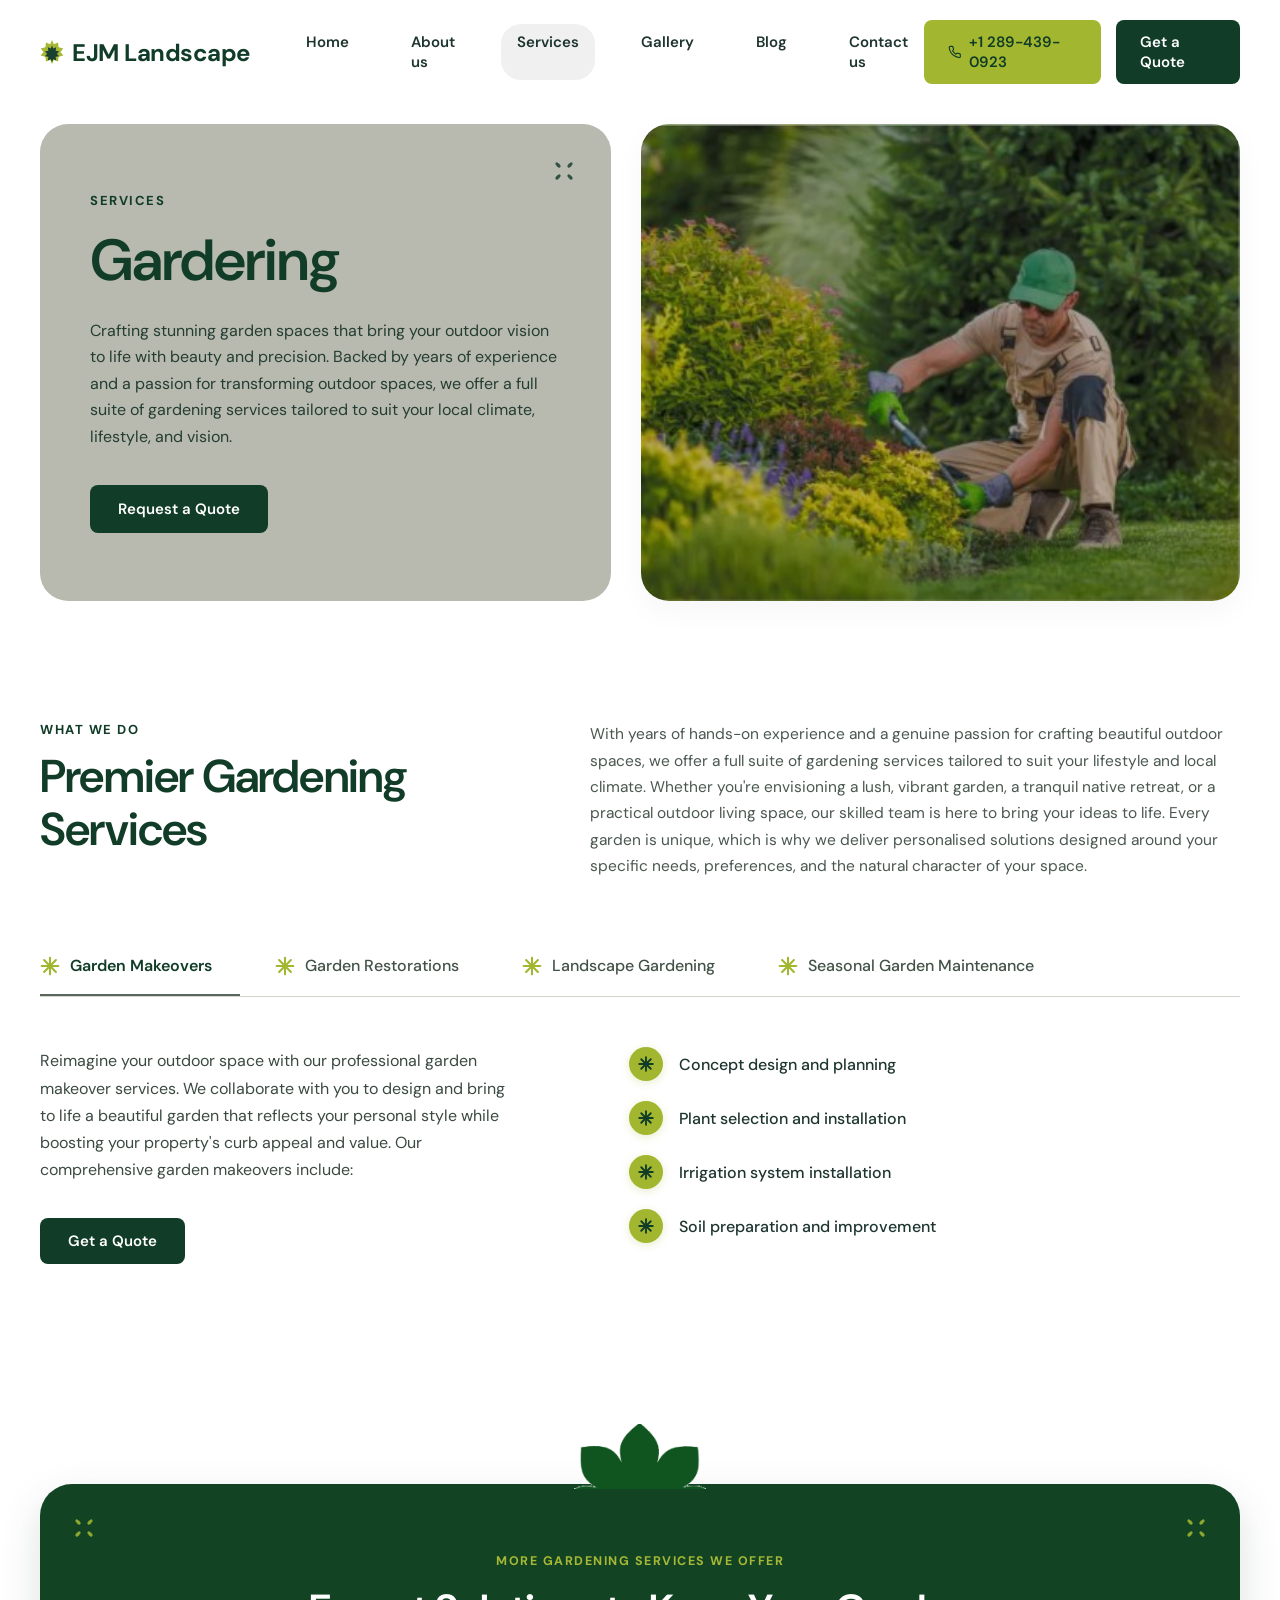
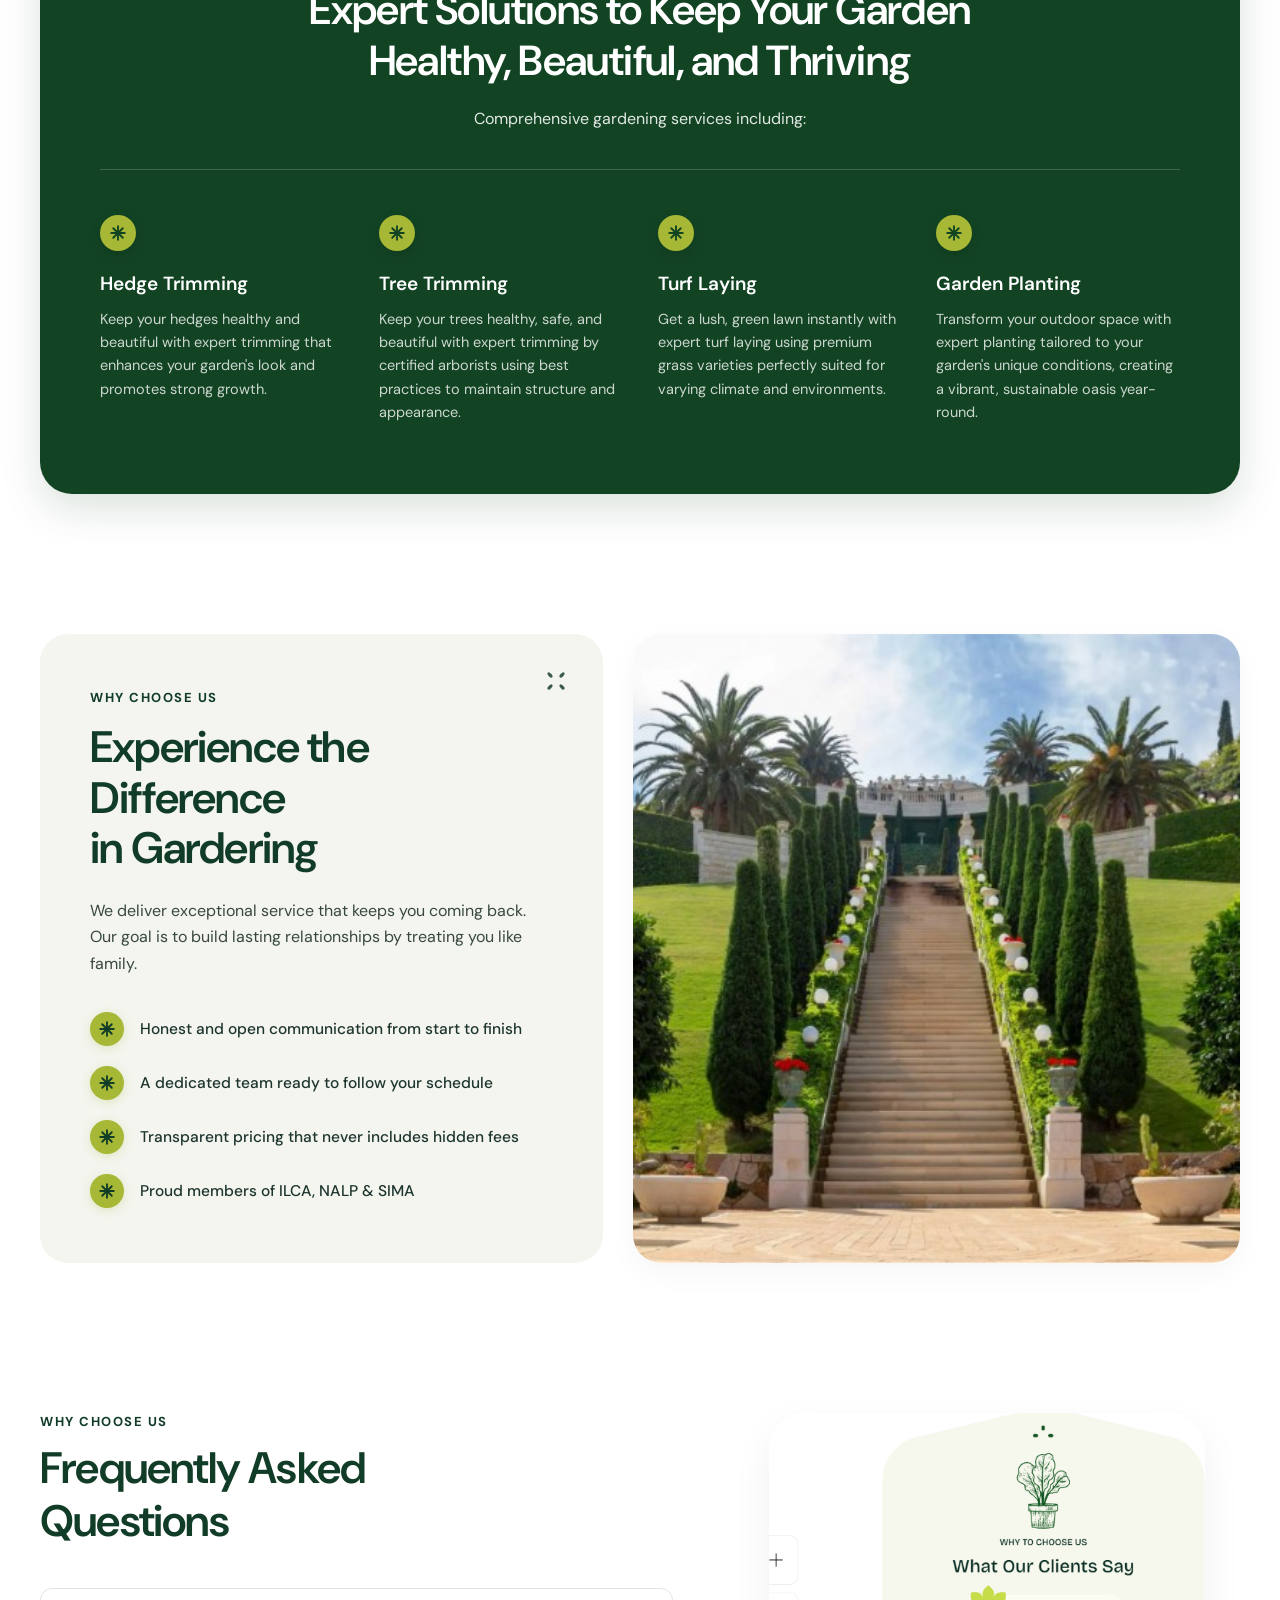
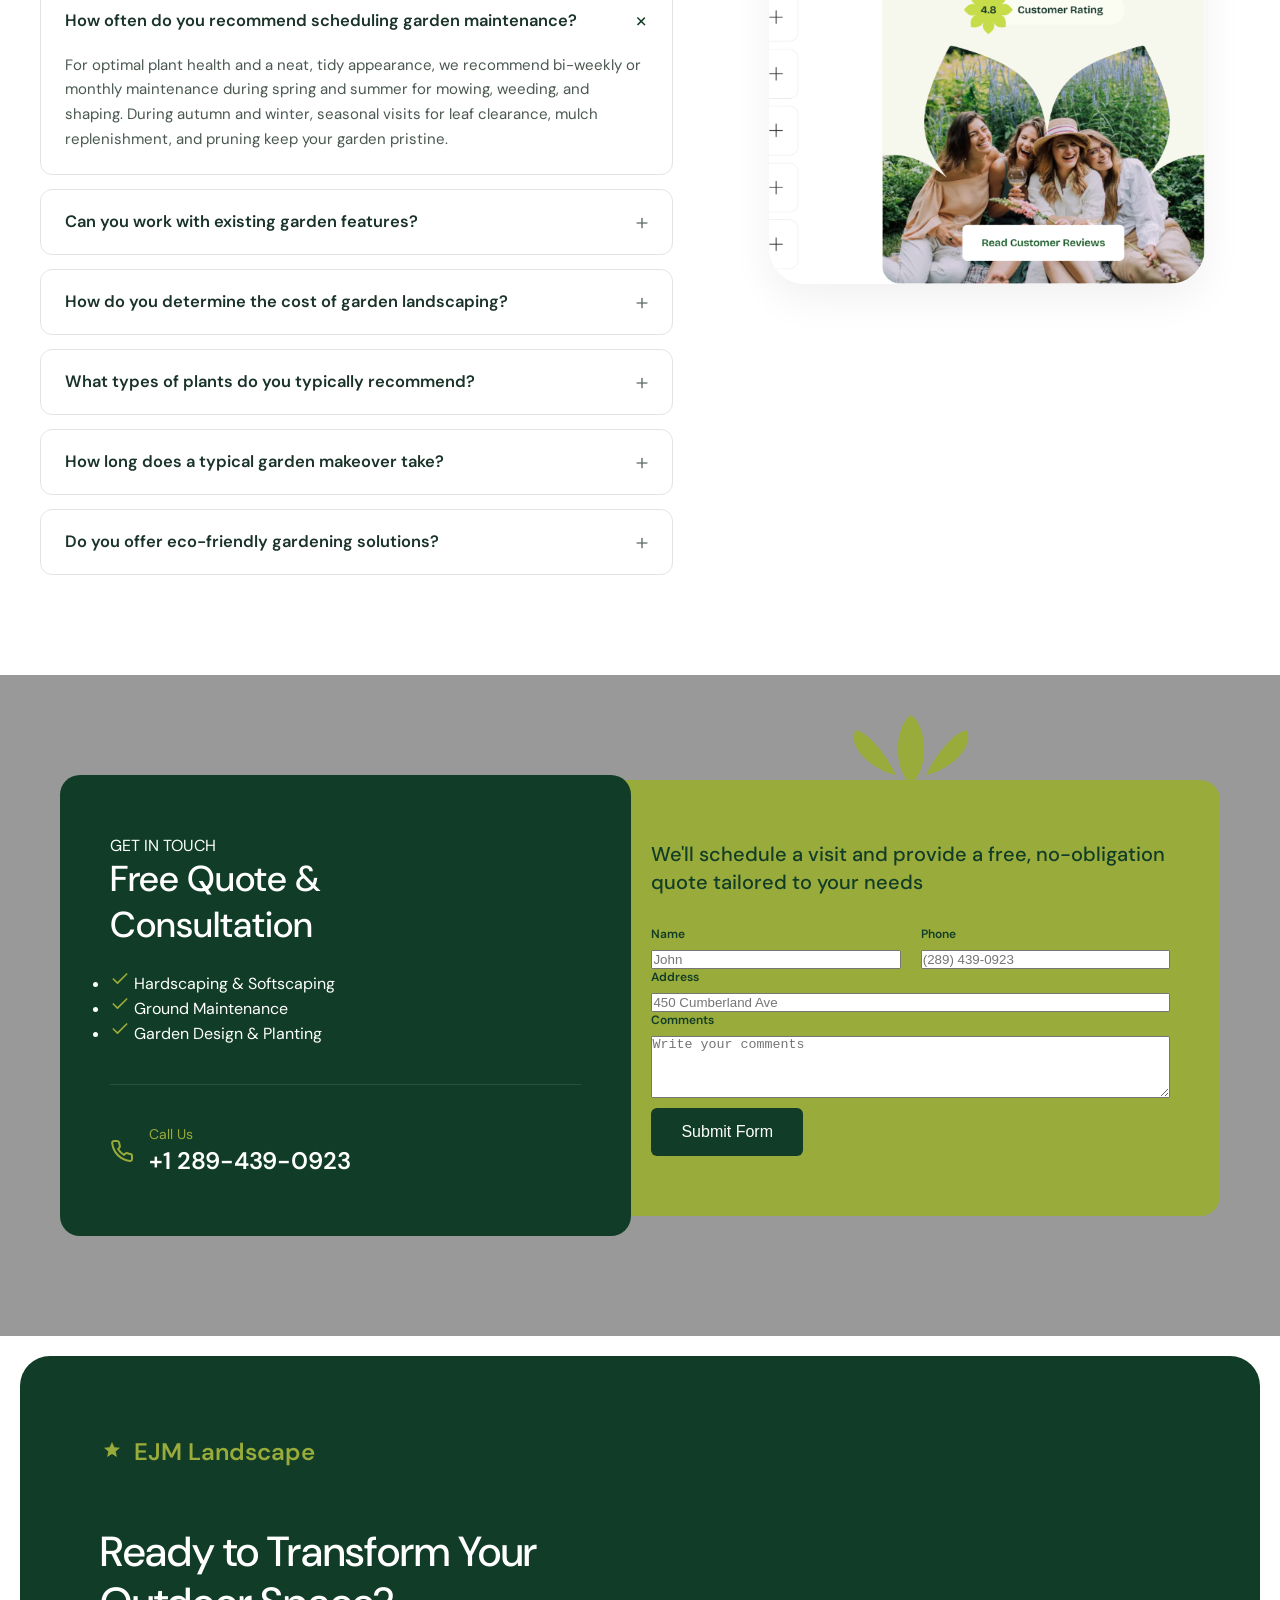
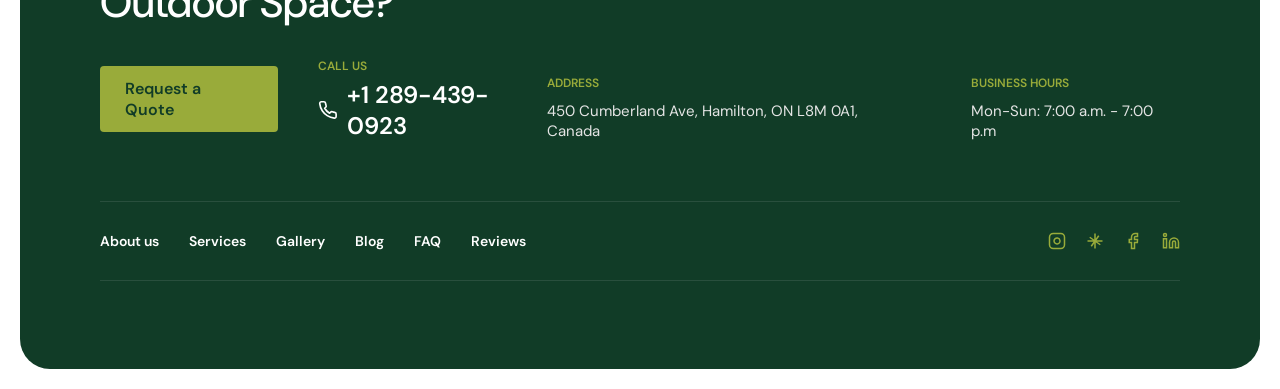
==== commit 9aa0e1aa: "Add More Services, Experience Difference, and FAQ sections to Gardering page" ====
--- a/gardering.html
+++ b/gardering.html
@@ -388,6 +388,252 @@
                             </li>
                         </ul>
                     </div>
+                </div>
+            </div>
+        </section>
+
+        <!-- MORE GARDENING SERVICES WE OFFER (IMAGE 1) -->
+        <section class="more-services-wrapper reveal-up">
+            <!-- 5-Leaf Crown sitting on top of card -->
+            <div class="leaf-crown-container">
+                <img src="assets/leaf_crown.png" alt="Decorative leaf crown">
+            </div>
+
+            <div class="more-services-card">
+                <!-- Top Corner Seed Accents -->
+                <div class="more-services-corner-left">
+                    <svg width="24" height="24" viewBox="0 0 24 24" fill="#a6b835">
+                        <ellipse cx="6" cy="6" rx="3.2" ry="1.6" transform="rotate(45 6 6)"/>
+                        <ellipse cx="18" cy="6" rx="3.2" ry="1.6" transform="rotate(-45 18 6)"/>
+                        <ellipse cx="6" cy="18" rx="3.2" ry="1.6" transform="rotate(-45 6 18)"/>
+                        <ellipse cx="18" cy="18" rx="3.2" ry="1.6" transform="rotate(45 18 18)"/>
+                    </svg>
+                </div>
+                <div class="more-services-corner-right">
+                    <svg width="24" height="24" viewBox="0 0 24 24" fill="#a6b835">
+                        <ellipse cx="6" cy="6" rx="3.2" ry="1.6" transform="rotate(45 6 6)"/>
+                        <ellipse cx="18" cy="6" rx="3.2" ry="1.6" transform="rotate(-45 18 6)"/>
+                        <ellipse cx="6" cy="18" rx="3.2" ry="1.6" transform="rotate(-45 6 18)"/>
+                        <ellipse cx="18" cy="18" rx="3.2" ry="1.6" transform="rotate(45 18 18)"/>
+                    </svg>
+                </div>
+
+                <div class="more-services-header">
+                    <span class="sub-badge">MORE GARDENING SERVICES WE OFFER</span>
+                    <h2>Expert Solutions to Keep Your Garden<br>Healthy, Beautiful, and Thriving</h2>
+                    <p>Comprehensive gardening services including:</p>
+                </div>
+
+                <div class="more-services-divider"></div>
+
+                <div class="more-services-grid">
+                    <!-- Column 1 -->
+                    <div class="more-service-item">
+                        <div class="more-service-badge">
+                            <svg viewBox="0 0 24 24" fill="none" stroke="currentColor" stroke-width="2.5" stroke-linecap="round">
+                                <line x1="12" y1="3" x2="12" y2="21"/>
+                                <line x1="3" y1="12" x2="21" y2="12"/>
+                                <line x1="5.64" y1="5.64" x2="18.36" y2="18.36"/>
+                                <line x1="5.64" y1="18.36" x2="18.36" y2="5.64"/>
+                            </svg>
+                        </div>
+                        <h3>Hedge Trimming</h3>
+                        <p>Keep your hedges healthy and beautiful with expert trimming that enhances your garden's look and promotes strong growth.</p>
+                    </div>
+
+                    <!-- Column 2 -->
+                    <div class="more-service-item">
+                        <div class="more-service-badge">
+                            <svg viewBox="0 0 24 24" fill="none" stroke="currentColor" stroke-width="2.5" stroke-linecap="round">
+                                <line x1="12" y1="3" x2="12" y2="21"/>
+                                <line x1="3" y1="12" x2="21" y2="12"/>
+                                <line x1="5.64" y1="5.64" x2="18.36" y2="18.36"/>
+                                <line x1="5.64" y1="18.36" x2="18.36" y2="5.64"/>
+                            </svg>
+                        </div>
+                        <h3>Tree Trimming</h3>
+                        <p>Keep your trees healthy, safe, and beautiful with expert trimming by certified arborists using best practices to maintain structure and appearance.</p>
+                    </div>
+
+                    <!-- Column 3 -->
+                    <div class="more-service-item">
+                        <div class="more-service-badge">
+                            <svg viewBox="0 0 24 24" fill="none" stroke="currentColor" stroke-width="2.5" stroke-linecap="round">
+                                <line x1="12" y1="3" x2="12" y2="21"/>
+                                <line x1="3" y1="12" x2="21" y2="12"/>
+                                <line x1="5.64" y1="5.64" x2="18.36" y2="18.36"/>
+                                <line x1="5.64" y1="18.36" x2="18.36" y2="5.64"/>
+                            </svg>
+                        </div>
+                        <h3>Turf Laying</h3>
+                        <p>Get a lush, green lawn instantly with expert turf laying using premium grass varieties perfectly suited for varying climate and environments.</p>
+                    </div>
+
+                    <!-- Column 4 -->
+                    <div class="more-service-item">
+                        <div class="more-service-badge">
+                            <svg viewBox="0 0 24 24" fill="none" stroke="currentColor" stroke-width="2.5" stroke-linecap="round">
+                                <line x1="12" y1="3" x2="12" y2="21"/>
+                                <line x1="3" y1="12" x2="21" y2="12"/>
+                                <line x1="5.64" y1="5.64" x2="18.36" y2="18.36"/>
+                                <line x1="5.64" y1="18.36" x2="18.36" y2="5.64"/>
+                            </svg>
+                        </div>
+                        <h3>Garden Planting</h3>
+                        <p>Transform your outdoor space with expert planting tailored to your garden's unique conditions, creating a vibrant, sustainable oasis year-round.</p>
+                    </div>
+                </div>
+            </div>
+        </section>
+
+        <!-- WHY CHOOSE US / EXPERIENCE THE DIFFERENCE (IMAGE 2) -->
+        <section class="experience-section">
+            <div class="experience-grid">
+                <!-- Left Card -->
+                <div class="experience-card reveal-up">
+                    <div class="experience-corner-icon">
+                        <svg width="24" height="24" viewBox="0 0 24 24" fill="#1a4030">
+                            <ellipse cx="6" cy="6" rx="3.2" ry="1.6" transform="rotate(45 6 6)"/>
+                            <ellipse cx="18" cy="6" rx="3.2" ry="1.6" transform="rotate(-45 18 6)"/>
+                            <ellipse cx="6" cy="18" rx="3.2" ry="1.6" transform="rotate(-45 6 18)"/>
+                            <ellipse cx="18" cy="18" rx="3.2" ry="1.6" transform="rotate(45 18 18)"/>
+                        </svg>
+                    </div>
+                    <span class="section-subtitle">WHY CHOOSE US</span>
+                    <h2>Experience the Difference<br>in Gardering</h2>
+                    <p class="experience-desc">We deliver exceptional service that keeps you coming back. Our goal is to build lasting relationships by treating you like family.</p>
+                    
+                    <ul class="experience-bullets">
+                        <li class="experience-bullet-item">
+                            <div class="experience-bullet-badge">
+                                <svg viewBox="0 0 24 24" fill="none" stroke="currentColor" stroke-width="2.5" stroke-linecap="round">
+                                    <line x1="12" y1="3" x2="12" y2="21"/>
+                                    <line x1="3" y1="12" x2="21" y2="12"/>
+                                    <line x1="5.64" y1="5.64" x2="18.36" y2="18.36"/>
+                                    <line x1="5.64" y1="18.36" x2="18.36" y2="5.64"/>
+                                </svg>
+                            </div>
+                            <span class="experience-bullet-text">Honest and open communication from start to finish</span>
+                        </li>
+                        <li class="experience-bullet-item">
+                            <div class="experience-bullet-badge">
+                                <svg viewBox="0 0 24 24" fill="none" stroke="currentColor" stroke-width="2.5" stroke-linecap="round">
+                                    <line x1="12" y1="3" x2="12" y2="21"/>
+                                    <line x1="3" y1="12" x2="21" y2="12"/>
+                                    <line x1="5.64" y1="5.64" x2="18.36" y2="18.36"/>
+                                    <line x1="5.64" y1="18.36" x2="18.36" y2="5.64"/>
+                                </svg>
+                            </div>
+                            <span class="experience-bullet-text">A dedicated team ready to follow your schedule</span>
+                        </li>
+                        <li class="experience-bullet-item">
+                            <div class="experience-bullet-badge">
+                                <svg viewBox="0 0 24 24" fill="none" stroke="currentColor" stroke-width="2.5" stroke-linecap="round">
+                                    <line x1="12" y1="3" x2="12" y2="21"/>
+                                    <line x1="3" y1="12" x2="21" y2="12"/>
+                                    <line x1="5.64" y1="5.64" x2="18.36" y2="18.36"/>
+                                    <line x1="5.64" y1="18.36" x2="18.36" y2="5.64"/>
+                                </svg>
+                            </div>
+                            <span class="experience-bullet-text">Transparent pricing that never includes hidden fees</span>
+                        </li>
+                        <li class="experience-bullet-item">
+                            <div class="experience-bullet-badge">
+                                <svg viewBox="0 0 24 24" fill="none" stroke="currentColor" stroke-width="2.5" stroke-linecap="round">
+                                    <line x1="12" y1="3" x2="12" y2="21"/>
+                                    <line x1="3" y1="12" x2="21" y2="12"/>
+                                    <line x1="5.64" y1="5.64" x2="18.36" y2="18.36"/>
+                                    <line x1="5.64" y1="18.36" x2="18.36" y2="5.64"/>
+                                </svg>
+                            </div>
+                            <span class="experience-bullet-text">Proud members of ILCA, NALP &amp; SIMA</span>
+                        </li>
+                    </ul>
+                </div>
+
+                <!-- Right Card Image -->
+                <div class="experience-img-wrap reveal-fade" style="transition-delay: 0.15s;">
+                    <img src="assets/gardening_cypress_stairs.jpg" alt="Grand landscaped garden staircase flanked by cypress trees">
+                </div>
+            </div>
+        </section>
+
+        <!-- FREQUENTLY ASKED QUESTIONS & TESTIMONIAL (IMAGE 3) -->
+        <section class="faq-section">
+            <div class="faq-grid">
+                <!-- Left Column: Accordion -->
+                <div class="faq-left reveal-up">
+                    <span class="section-subtitle">WHY CHOOSE US</span>
+                    <h2>Frequently Asked<br>Questions</h2>
+
+                    <div class="faq-accordion">
+                        <div class="faq-item active">
+                            <button class="faq-question" type="button">
+                                <span>How often do you recommend scheduling garden maintenance?</span>
+                                <span class="faq-icon">+</span>
+                            </button>
+                            <div class="faq-answer">
+                                <p>For optimal plant health and a neat, tidy appearance, we recommend bi-weekly or monthly maintenance during spring and summer for mowing, weeding, and shaping. During autumn and winter, seasonal visits for leaf clearance, mulch replenishment, and pruning keep your garden pristine.</p>
+                            </div>
+                        </div>
+
+                        <div class="faq-item">
+                            <button class="faq-question" type="button">
+                                <span>Can you work with existing garden features?</span>
+                                <span class="faq-icon">+</span>
+                            </button>
+                            <div class="faq-answer">
+                                <p>Absolutely! We love integrating mature trees, favorite perennial plantings, and existing stonework or hardscape features into refreshed, modern designs while preserving the elements you cherish most.</p>
+                            </div>
+                        </div>
+
+                        <div class="faq-item">
+                            <button class="faq-question" type="button">
+                                <span>How do you determine the cost of garden landscaping?</span>
+                                <span class="faq-icon">+</span>
+                            </button>
+                            <div class="faq-answer">
+                                <p>We evaluate your property's unique dimensions, soil preparation requirements, plant choices, hardscape materials, and project scope to provide a detailed, transparent, itemized estimate with zero hidden surprises.</p>
+                            </div>
+                        </div>
+
+                        <div class="faq-item">
+                            <button class="faq-question" type="button">
+                                <span>What types of plants do you typically recommend?</span>
+                                <span class="faq-icon">+</span>
+                            </button>
+                            <div class="faq-answer">
+                                <p>We select hardy, climate-adapted native perennials, evergreen shrubs, and ornamental varieties tailored to Hamilton and Southern Ontario's climate, ensuring vibrant color, healthy roots, and low-maintenance beauty year-round.</p>
+                            </div>
+                        </div>
+
+                        <div class="faq-item">
+                            <button class="faq-question" type="button">
+                                <span>How long does a typical garden makeover take?</span>
+                                <span class="faq-icon">+</span>
+                            </button>
+                            <div class="faq-answer">
+                                <p>Small garden bed overhauls and replantings typically take 2 to 4 days. Larger landscape transformations, complete sod installation, and multi-tier gardens usually take 1 to 2 weeks depending on weather and scope.</p>
+                            </div>
+                        </div>
+
+                        <div class="faq-item">
+                            <button class="faq-question" type="button">
+                                <span>Do you offer eco-friendly gardening solutions?</span>
+                                <span class="faq-icon">+</span>
+                            </button>
+                            <div class="faq-answer">
+                                <p>Yes, sustainability is at our core. We offer organic soil conditioning, natural mulch, water-smart drip irrigation systems, drought-resilient plantings, and pollinator-friendly garden designs.</p>
+                            </div>
+                        </div>
+                    </div>
+                </div>
+
+                <!-- Right Column: Testimonial Card -->
+                <div class="faq-testimonial-wrap reveal-fade" style="transition-delay: 0.2s;">
+                    <a href="#contact" style="display:block;text-decoration:none;">
+                        <img src="assets/gardening_testimonial_card.png" alt="What Our Clients Say - Customer Rating 4.8">
+                    </a>
                 </div>
             </div>
         </section>
--- a/style.css
+++ b/style.css
@@ -1953,3 +1953,424 @@
     }
 }
 
+/* ===================================================
+   MORE GARDENING SERVICES WE OFFER (IMAGE 1)
+   =================================================== */
+.more-services-wrapper {
+    padding: 60px 40px 80px;
+    max-width: 1400px;
+    margin: 0 auto;
+    position: relative;
+}
+
+.leaf-crown-container {
+    display: flex;
+    justify-content: center;
+    margin-bottom: -5px;
+    position: relative;
+    z-index: 2;
+}
+
+.leaf-crown-container img {
+    height: 65px;
+    width: auto;
+    display: block;
+}
+
+.more-services-card {
+    background-color: #124424;
+    border-radius: 32px;
+    padding: 65px 60px 70px;
+    color: #ffffff;
+    position: relative;
+    overflow: hidden;
+    box-shadow: 0 15px 40px rgba(18, 68, 36, 0.15);
+}
+
+.more-services-corner-left {
+    position: absolute;
+    top: 32px;
+    left: 32px;
+    opacity: 0.85;
+}
+
+.more-services-corner-right {
+    position: absolute;
+    top: 32px;
+    right: 32px;
+    opacity: 0.85;
+}
+
+.more-services-header {
+    text-align: center;
+    max-width: 820px;
+    margin: 0 auto 40px;
+}
+
+.more-services-header .sub-badge {
+    font-size: 12.5px;
+    font-weight: 700;
+    letter-spacing: 1.5px;
+    text-transform: uppercase;
+    color: #a6b835;
+    margin-bottom: 16px;
+    display: inline-block;
+}
+
+.more-services-header h2 {
+    font-size: 42px;
+    line-height: 1.2;
+    font-weight: 600;
+    color: #ffffff;
+    margin-bottom: 22px;
+    letter-spacing: -0.6px;
+}
+
+.more-services-header p {
+    font-size: 16px;
+    color: rgba(255, 255, 255, 0.88);
+    font-weight: 400;
+}
+
+.more-services-divider {
+    height: 1px;
+    background: rgba(255, 255, 255, 0.18);
+    margin-bottom: 45px;
+}
+
+.more-services-grid {
+    display: grid;
+    grid-template-columns: repeat(4, 1fr);
+    gap: 35px;
+}
+
+.more-service-item {
+    display: flex;
+    flex-direction: column;
+}
+
+.more-service-badge {
+    width: 36px;
+    height: 36px;
+    border-radius: 50%;
+    background-color: #a6b835;
+    display: flex;
+    align-items: center;
+    justify-content: center;
+    margin-bottom: 20px;
+    box-shadow: 0 4px 12px rgba(0, 0, 0, 0.15);
+}
+
+.more-service-badge svg {
+    width: 18px;
+    height: 18px;
+    color: #124424;
+}
+
+.more-service-item h3 {
+    font-size: 19px;
+    font-weight: 600;
+    color: #ffffff;
+    margin-bottom: 12px;
+}
+
+.more-service-item p {
+    font-size: 14.5px;
+    line-height: 1.6;
+    color: rgba(255, 255, 255, 0.78);
+}
+
+/* ===================================================
+   EXPERIENCE THE DIFFERENCE (IMAGE 2)
+   =================================================== */
+.experience-section {
+    padding: 60px 40px 90px;
+    max-width: 1400px;
+    margin: 0 auto;
+}
+
+.experience-grid {
+    display: grid;
+    grid-template-columns: 1fr 1.08fr;
+    gap: 30px;
+    align-items: stretch;
+}
+
+.experience-card {
+    background-color: #f3f5ee;
+    border-radius: 28px;
+    padding: 55px 50px;
+    position: relative;
+    display: flex;
+    flex-direction: column;
+    justify-content: center;
+}
+
+.experience-corner-icon {
+    position: absolute;
+    top: 35px;
+    right: 35px;
+    opacity: 0.85;
+}
+
+.experience-card .section-subtitle {
+    font-size: 13px;
+    font-weight: 700;
+    color: var(--dark-green);
+    letter-spacing: 1.5px;
+    text-transform: uppercase;
+    margin-bottom: 16px;
+    display: inline-block;
+}
+
+.experience-card h2 {
+    font-size: 44px;
+    line-height: 1.15;
+    color: var(--dark-green);
+    font-weight: 600;
+    letter-spacing: -0.8px;
+    margin-bottom: 24px;
+}
+
+.experience-card p.experience-desc {
+    font-size: 16px;
+    line-height: 1.65;
+    color: #38483f;
+    margin-bottom: 35px;
+    max-width: 500px;
+}
+
+.experience-bullets {
+    list-style: none;
+    display: flex;
+    flex-direction: column;
+    gap: 20px;
+}
+
+.experience-bullet-item {
+    display: flex;
+    align-items: center;
+    gap: 16px;
+}
+
+.experience-bullet-badge {
+    width: 34px;
+    height: 34px;
+    border-radius: 50%;
+    background-color: #a6b835;
+    display: flex;
+    align-items: center;
+    justify-content: center;
+    flex-shrink: 0;
+    box-shadow: 0 2px 8px rgba(166, 184, 53, 0.25);
+}
+
+.experience-bullet-badge svg {
+    width: 18px;
+    height: 18px;
+    color: var(--dark-green);
+}
+
+.experience-bullet-text {
+    font-size: 15.5px;
+    font-weight: 500;
+    color: #1e352f;
+}
+
+.experience-img-wrap {
+    border-radius: 28px;
+    overflow: hidden;
+    box-shadow: 0 10px 30px rgba(0, 0, 0, 0.04);
+}
+
+.experience-img-wrap img {
+    width: 100%;
+    height: 100%;
+    object-fit: cover;
+    display: block;
+    min-height: 440px;
+}
+
+/* ===================================================
+   FAQ & TESTIMONIAL SECTION (IMAGE 3)
+   =================================================== */
+.faq-section {
+    padding: 60px 40px 100px;
+    max-width: 1400px;
+    margin: 0 auto;
+}
+
+.faq-grid {
+    display: grid;
+    grid-template-columns: 1.25fr 1fr;
+    gap: 60px;
+    align-items: flex-start;
+}
+
+.faq-left .section-subtitle {
+    font-size: 13px;
+    font-weight: 700;
+    color: var(--dark-green);
+    letter-spacing: 1.5px;
+    text-transform: uppercase;
+    margin-bottom: 12px;
+    display: block;
+}
+
+.faq-left h2 {
+    font-size: 44px;
+    line-height: 1.2;
+    color: var(--dark-green);
+    font-weight: 600;
+    letter-spacing: -0.8px;
+    margin-bottom: 40px;
+}
+
+.faq-accordion {
+    display: flex;
+    flex-direction: column;
+    gap: 14px;
+}
+
+.faq-item {
+    background: #ffffff;
+    border: 1px solid #e2e5df;
+    border-radius: 12px;
+    overflow: hidden;
+    transition: all 0.25s ease;
+}
+
+.faq-item:hover {
+    border-color: #c4cabf;
+    box-shadow: 0 4px 14px rgba(0, 0, 0, 0.03);
+}
+
+.faq-question {
+    display: flex;
+    justify-content: space-between;
+    align-items: center;
+    padding: 20px 24px;
+    width: 100%;
+    background: none;
+    border: none;
+    text-align: left;
+    font-family: var(--font-main);
+    font-size: 16.5px;
+    font-weight: 600;
+    color: #1a3328;
+    cursor: pointer;
+}
+
+.faq-icon {
+    font-size: 24px;
+    line-height: 1;
+    font-weight: 300;
+    color: #707e74;
+    transition: transform 0.3s ease;
+    flex-shrink: 0;
+    margin-left: 15px;
+}
+
+.faq-item.active .faq-icon {
+    transform: rotate(45deg);
+    color: var(--dark-green);
+}
+
+.faq-answer {
+    max-height: 0;
+    overflow: hidden;
+    transition: max-height 0.35s ease, padding 0.35s ease;
+    padding: 0 24px;
+    color: #4a5850;
+    font-size: 15px;
+    line-height: 1.65;
+}
+
+.faq-item.active .faq-answer {
+    max-height: 300px;
+    padding-bottom: 22px;
+}
+
+/* FAQ RIGHT TESTIMONIAL CARD */
+.faq-testimonial-wrap {
+    display: flex;
+    justify-content: center;
+    align-items: center;
+}
+
+.faq-testimonial-wrap img {
+    width: 100%;
+    max-width: 480px;
+    height: auto;
+    display: block;
+    border-radius: 36px;
+    box-shadow: 0 15px 40px rgba(0, 0, 0, 0.06);
+    transition: transform 0.3s ease;
+}
+
+.faq-testimonial-wrap:hover img {
+    transform: translateY(-4px);
+}
+
+/* RESPONSIVE ADDITIONS */
+@media (max-width: 1024px) {
+    .more-services-grid {
+        grid-template-columns: repeat(2, 1fr);
+        gap: 30px;
+    }
+    .experience-grid {
+        grid-template-columns: 1fr;
+        gap: 30px;
+    }
+    .faq-grid {
+        grid-template-columns: 1fr;
+        gap: 50px;
+    }
+    .faq-testimonial-wrap img {
+        max-width: 420px;
+    }
+}
+
+@media (max-width: 768px) {
+    .more-services-wrapper {
+        padding: 40px 15px 60px;
+    }
+    .more-services-card {
+        padding: 45px 25px;
+        border-radius: 24px;
+    }
+    .more-services-header h2 {
+        font-size: 30px;
+    }
+    .more-services-grid {
+        grid-template-columns: 1fr;
+        gap: 25px;
+    }
+    .experience-section {
+        padding: 40px 15px 60px;
+    }
+    .experience-card {
+        padding: 35px 25px;
+        border-radius: 24px;
+    }
+    .experience-card h2 {
+        font-size: 32px;
+    }
+    .faq-section {
+        padding: 40px 15px 60px;
+    }
+    .faq-left h2 {
+        font-size: 32px;
+    }
+    .faq-question {
+        font-size: 15px;
+        padding: 16px 20px;
+    }
+    .faq-testimonial-wrap img {
+        width: 100%;
+        max-width: 100%;
+        border-radius: 24px;
+    }
+}
+
+
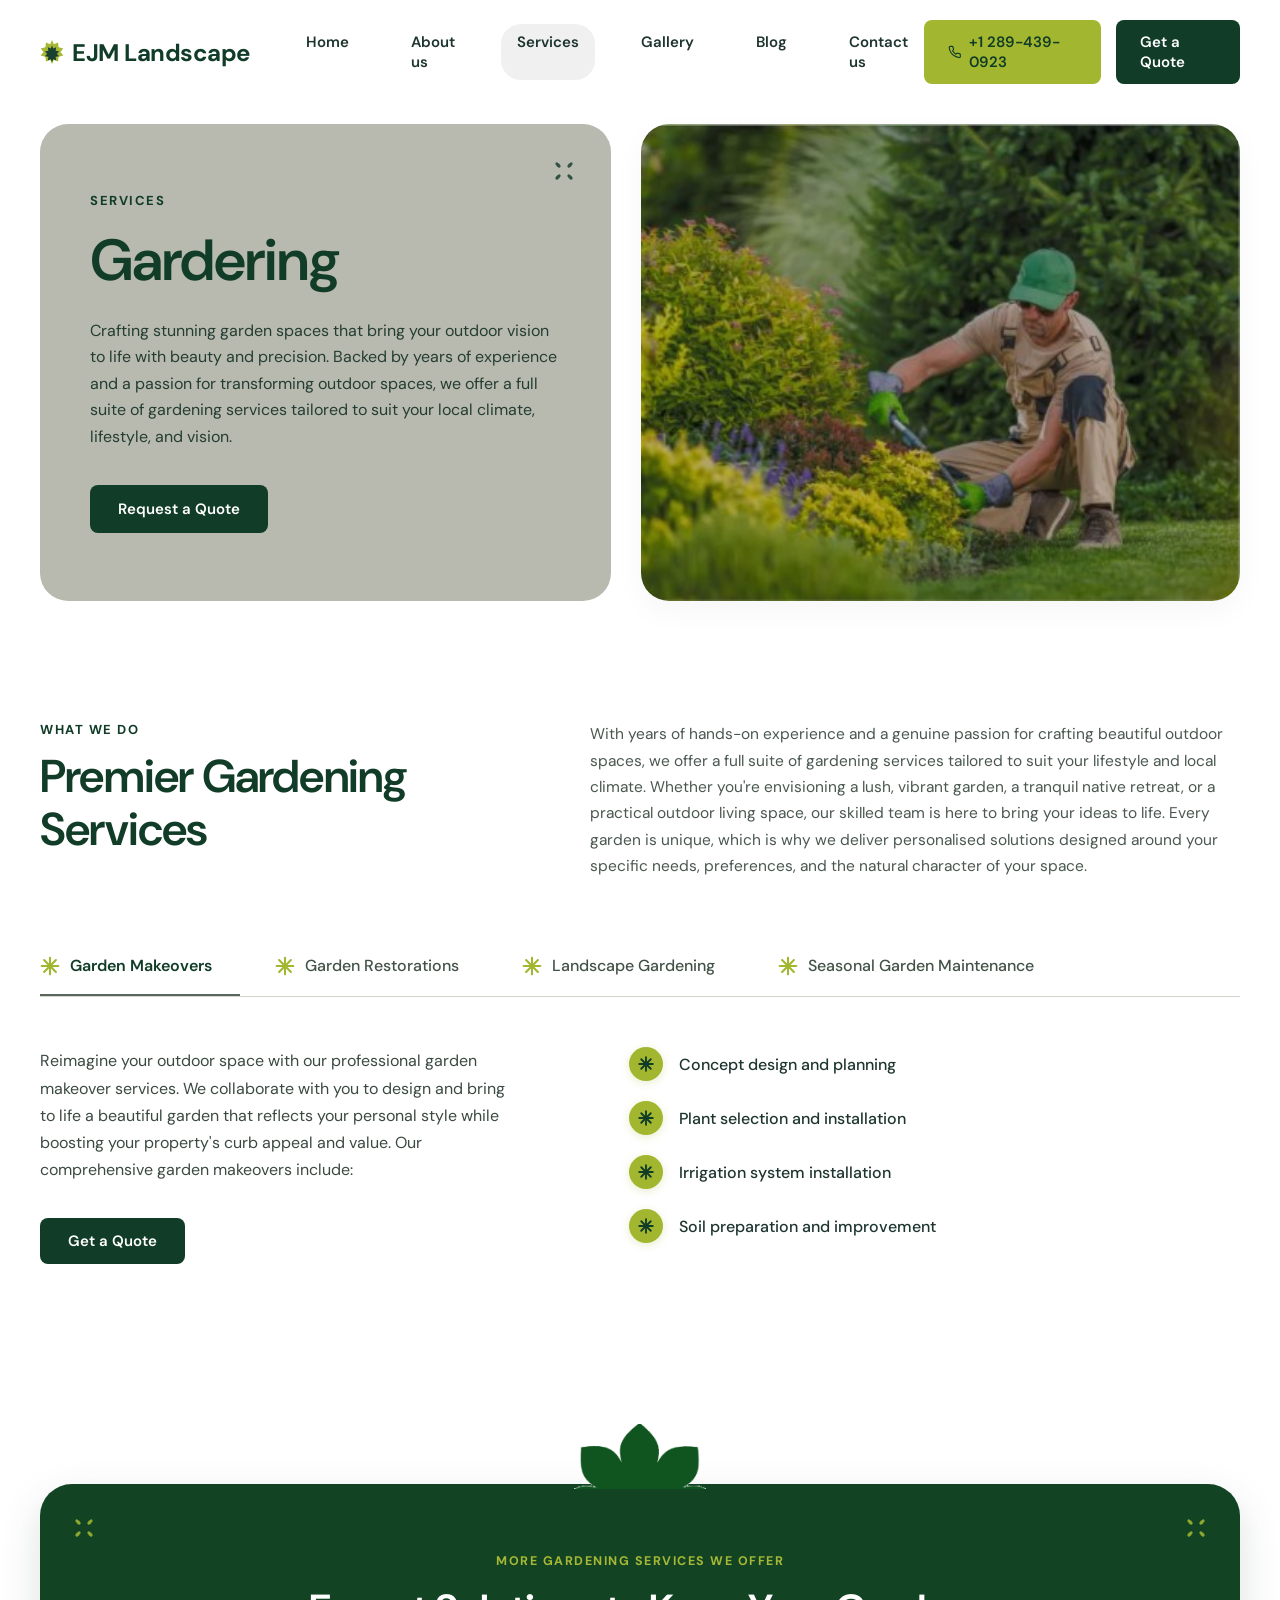
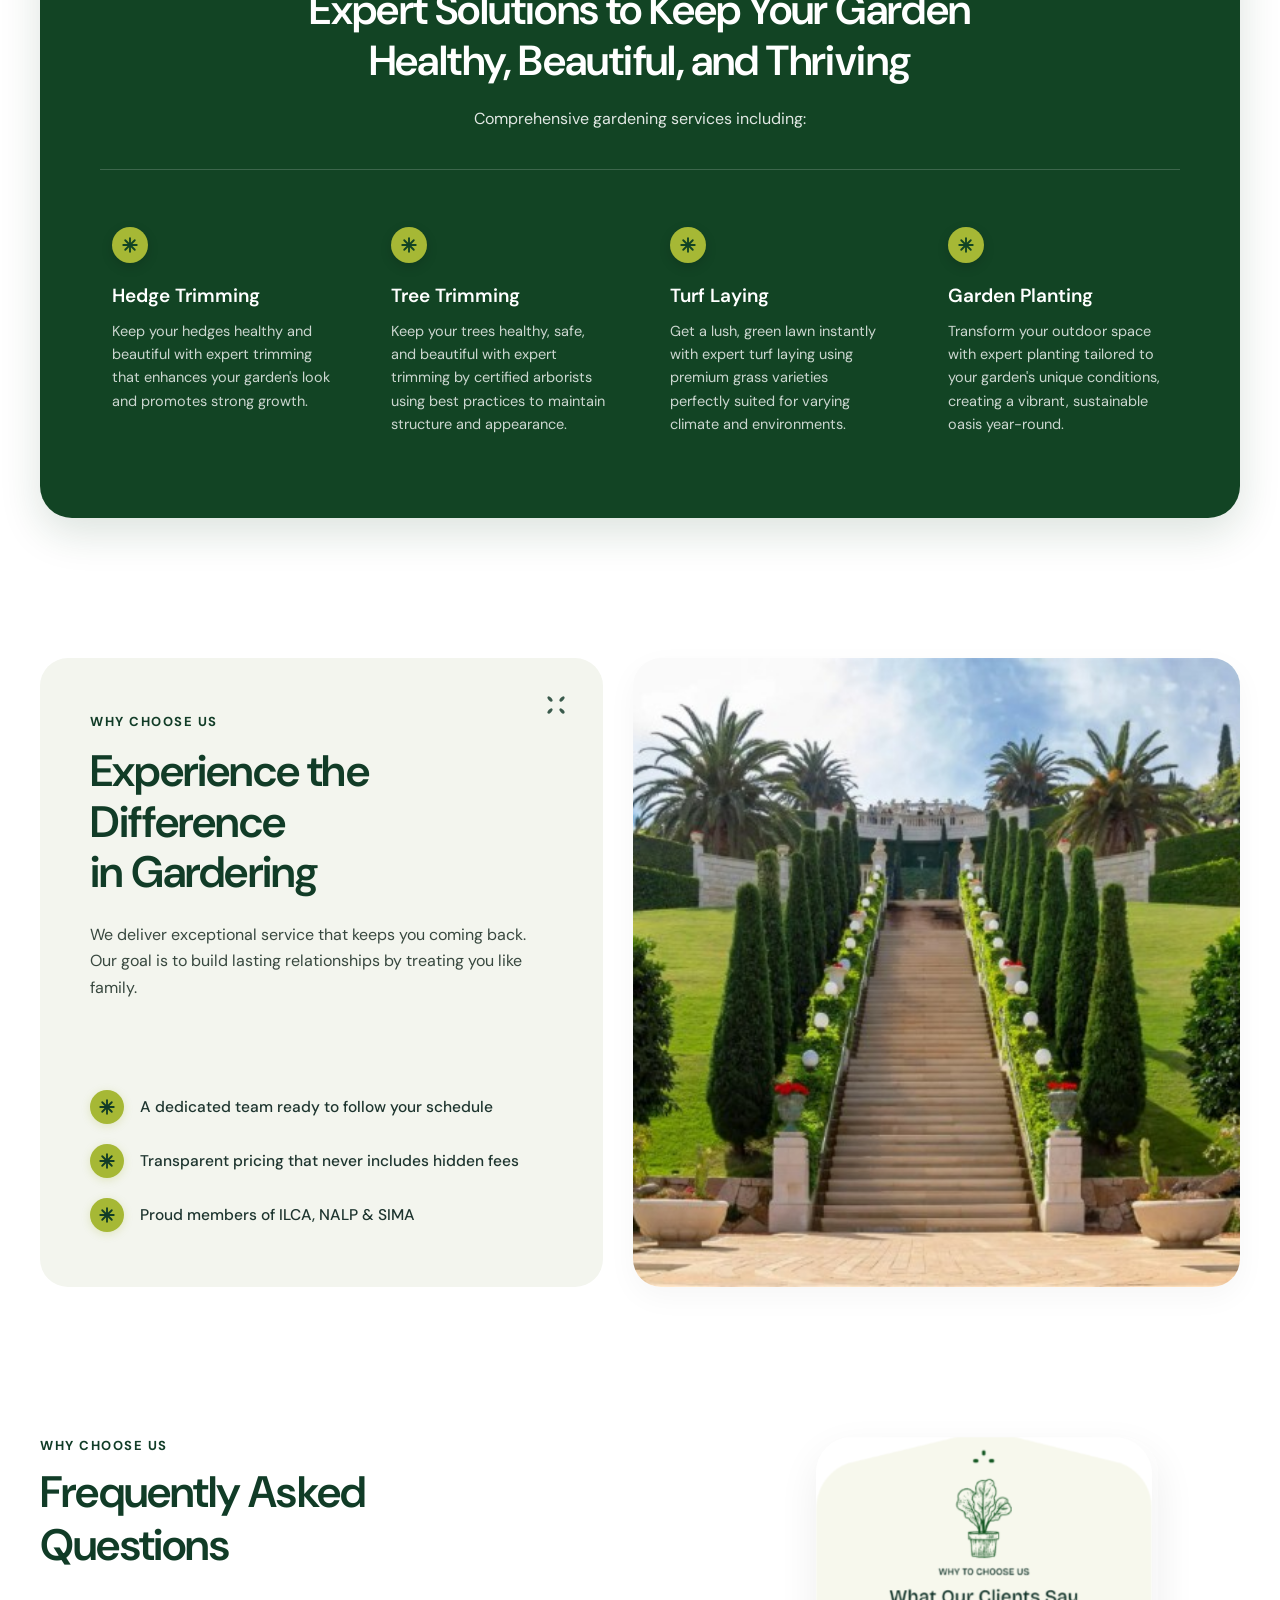
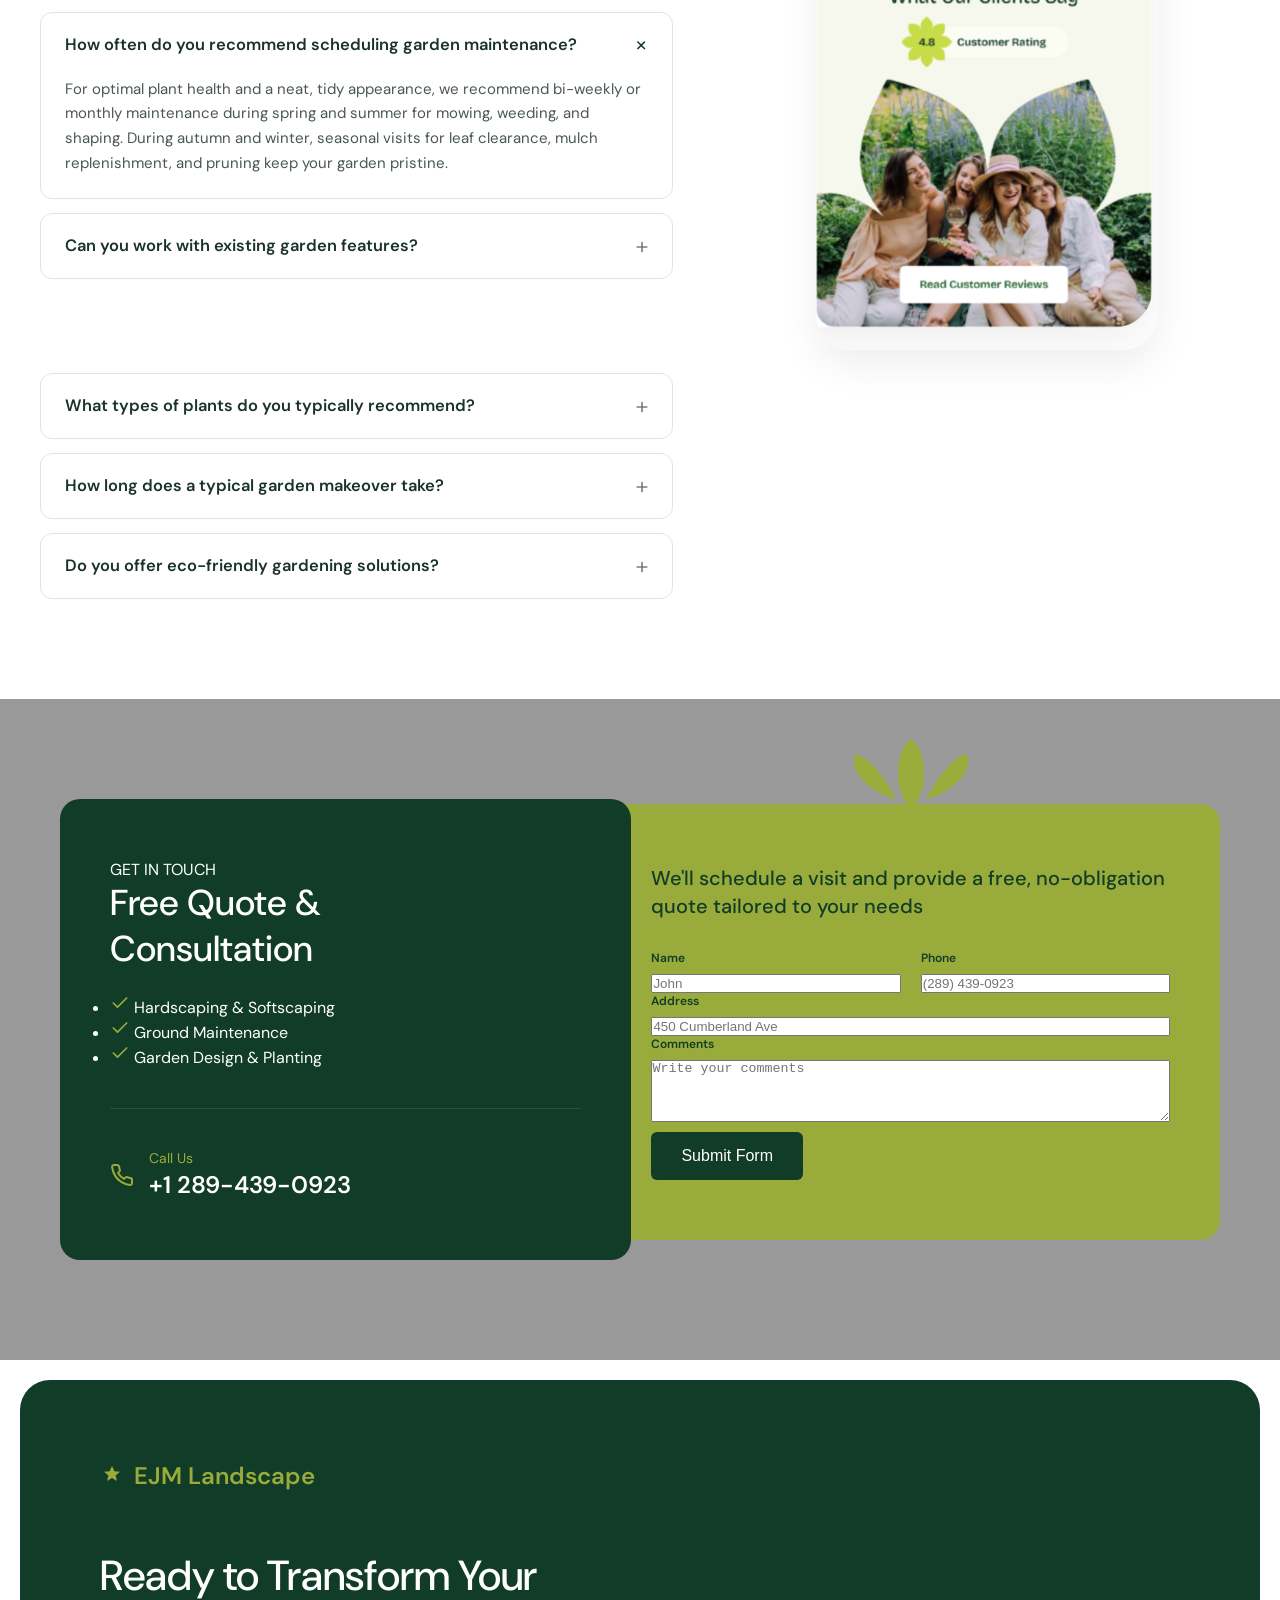
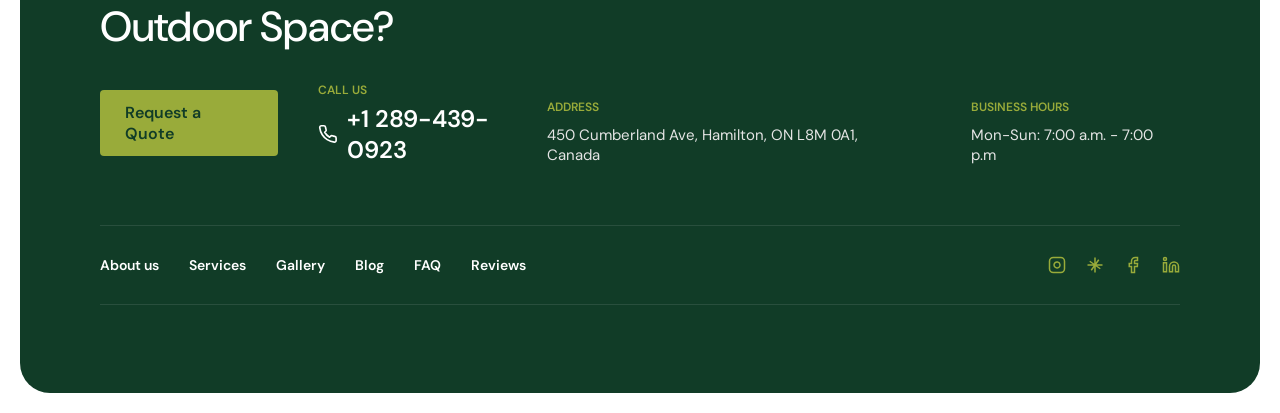
==== commit aab3ddae: "Optimize Gardering mobile layout, add scroll animations, and clean testimonial card" ====
--- a/gardering.html
+++ b/gardering.html
@@ -428,8 +428,8 @@
 
                 <div class="more-services-grid">
                     <!-- Column 1 -->
-                    <div class="more-service-item">
-                        <div class="more-service-badge">
+                    <div class="more-service-item reveal-up" style="transition-delay: 0.05s;">
+                        <div class="more-service-badge float-anim">
                             <svg viewBox="0 0 24 24" fill="none" stroke="currentColor" stroke-width="2.5" stroke-linecap="round">
                                 <line x1="12" y1="3" x2="12" y2="21"/>
                                 <line x1="3" y1="12" x2="21" y2="12"/>
@@ -442,8 +442,8 @@
                     </div>
 
                     <!-- Column 2 -->
-                    <div class="more-service-item">
-                        <div class="more-service-badge">
+                    <div class="more-service-item reveal-up" style="transition-delay: 0.15s;">
+                        <div class="more-service-badge float-anim">
                             <svg viewBox="0 0 24 24" fill="none" stroke="currentColor" stroke-width="2.5" stroke-linecap="round">
                                 <line x1="12" y1="3" x2="12" y2="21"/>
                                 <line x1="3" y1="12" x2="21" y2="12"/>
@@ -456,8 +456,8 @@
                     </div>
 
                     <!-- Column 3 -->
-                    <div class="more-service-item">
-                        <div class="more-service-badge">
+                    <div class="more-service-item reveal-up" style="transition-delay: 0.25s;">
+                        <div class="more-service-badge float-anim">
                             <svg viewBox="0 0 24 24" fill="none" stroke="currentColor" stroke-width="2.5" stroke-linecap="round">
                                 <line x1="12" y1="3" x2="12" y2="21"/>
                                 <line x1="3" y1="12" x2="21" y2="12"/>
@@ -470,8 +470,8 @@
                     </div>
 
                     <!-- Column 4 -->
-                    <div class="more-service-item">
-                        <div class="more-service-badge">
+                    <div class="more-service-item reveal-up" style="transition-delay: 0.35s;">
+                        <div class="more-service-badge float-anim">
                             <svg viewBox="0 0 24 24" fill="none" stroke="currentColor" stroke-width="2.5" stroke-linecap="round">
                                 <line x1="12" y1="3" x2="12" y2="21"/>
                                 <line x1="3" y1="12" x2="21" y2="12"/>
@@ -504,8 +504,8 @@
                     <p class="experience-desc">We deliver exceptional service that keeps you coming back. Our goal is to build lasting relationships by treating you like family.</p>
                     
                     <ul class="experience-bullets">
-                        <li class="experience-bullet-item">
-                            <div class="experience-bullet-badge">
+                        <li class="experience-bullet-item reveal-up" style="transition-delay: 0.1s;">
+                            <div class="experience-bullet-badge float-anim">
                                 <svg viewBox="0 0 24 24" fill="none" stroke="currentColor" stroke-width="2.5" stroke-linecap="round">
                                     <line x1="12" y1="3" x2="12" y2="21"/>
                                     <line x1="3" y1="12" x2="21" y2="12"/>
@@ -515,8 +515,8 @@
                             </div>
                             <span class="experience-bullet-text">Honest and open communication from start to finish</span>
                         </li>
-                        <li class="experience-bullet-item">
-                            <div class="experience-bullet-badge">
+                        <li class="experience-bullet-item reveal-up" style="transition-delay: 0.2s;">
+                            <div class="experience-bullet-badge float-anim">
                                 <svg viewBox="0 0 24 24" fill="none" stroke="currentColor" stroke-width="2.5" stroke-linecap="round">
                                     <line x1="12" y1="3" x2="12" y2="21"/>
                                     <line x1="3" y1="12" x2="21" y2="12"/>
@@ -526,8 +526,8 @@
                             </div>
                             <span class="experience-bullet-text">A dedicated team ready to follow your schedule</span>
                         </li>
-                        <li class="experience-bullet-item">
-                            <div class="experience-bullet-badge">
+                        <li class="experience-bullet-item reveal-up" style="transition-delay: 0.3s;">
+                            <div class="experience-bullet-badge float-anim">
                                 <svg viewBox="0 0 24 24" fill="none" stroke="currentColor" stroke-width="2.5" stroke-linecap="round">
                                     <line x1="12" y1="3" x2="12" y2="21"/>
                                     <line x1="3" y1="12" x2="21" y2="12"/>
@@ -537,8 +537,8 @@
                             </div>
                             <span class="experience-bullet-text">Transparent pricing that never includes hidden fees</span>
                         </li>
-                        <li class="experience-bullet-item">
-                            <div class="experience-bullet-badge">
+                        <li class="experience-bullet-item reveal-up" style="transition-delay: 0.4s;">
+                            <div class="experience-bullet-badge float-anim">
                                 <svg viewBox="0 0 24 24" fill="none" stroke="currentColor" stroke-width="2.5" stroke-linecap="round">
                                     <line x1="12" y1="3" x2="12" y2="21"/>
                                     <line x1="3" y1="12" x2="21" y2="12"/>
@@ -552,7 +552,7 @@
                 </div>
 
                 <!-- Right Card Image -->
-                <div class="experience-img-wrap reveal-fade" style="transition-delay: 0.15s;">
+                <div class="experience-img-wrap reveal-scale" style="transition-delay: 0.15s;">
                     <img src="assets/gardening_cypress_stairs.jpg" alt="Grand landscaped garden staircase flanked by cypress trees">
                 </div>
             </div>
@@ -567,7 +567,7 @@
                     <h2>Frequently Asked<br>Questions</h2>
 
                     <div class="faq-accordion">
-                        <div class="faq-item active">
+                        <div class="faq-item active reveal-up" style="transition-delay: 0.05s;">
                             <button class="faq-question" type="button">
                                 <span>How often do you recommend scheduling garden maintenance?</span>
                                 <span class="faq-icon">+</span>
@@ -577,7 +577,7 @@
                             </div>
                         </div>
 
-                        <div class="faq-item">
+                        <div class="faq-item reveal-up" style="transition-delay: 0.1s;">
                             <button class="faq-question" type="button">
                                 <span>Can you work with existing garden features?</span>
                                 <span class="faq-icon">+</span>
@@ -587,7 +587,7 @@
                             </div>
                         </div>
 
-                        <div class="faq-item">
+                        <div class="faq-item reveal-up" style="transition-delay: 0.15s;">
                             <button class="faq-question" type="button">
                                 <span>How do you determine the cost of garden landscaping?</span>
                                 <span class="faq-icon">+</span>
@@ -597,7 +597,7 @@
                             </div>
                         </div>
 
-                        <div class="faq-item">
+                        <div class="faq-item reveal-up" style="transition-delay: 0.2s;">
                             <button class="faq-question" type="button">
                                 <span>What types of plants do you typically recommend?</span>
                                 <span class="faq-icon">+</span>
@@ -607,7 +607,7 @@
                             </div>
                         </div>
 
-                        <div class="faq-item">
+                        <div class="faq-item reveal-up" style="transition-delay: 0.25s;">
                             <button class="faq-question" type="button">
                                 <span>How long does a typical garden makeover take?</span>
                                 <span class="faq-icon">+</span>
@@ -617,7 +617,7 @@
                             </div>
                         </div>
 
-                        <div class="faq-item">
+                        <div class="faq-item reveal-up" style="transition-delay: 0.3s;">
                             <button class="faq-question" type="button">
                                 <span>Do you offer eco-friendly gardening solutions?</span>
                                 <span class="faq-icon">+</span>
@@ -630,8 +630,8 @@
                 </div>
 
                 <!-- Right Column: Testimonial Card -->
-                <div class="faq-testimonial-wrap reveal-fade" style="transition-delay: 0.2s;">
-                    <a href="#contact" style="display:block;text-decoration:none;">
+                <div class="faq-testimonial-wrap reveal-scale" style="transition-delay: 0.2s;">
+                    <a href="#contact" class="testimonial-card-link" style="display:block;text-decoration:none;">
                         <img src="assets/gardening_testimonial_card.png" alt="What Our Clients Say - Customer Rating 4.8">
                     </a>
                 </div>
--- a/style.css
+++ b/style.css
@@ -2298,22 +2298,84 @@
     align-items: center;
 }
 
+.gardening-hero-card {
+    transition: transform 0.4s cubic-bezier(0.16, 1, 0.3, 1), box-shadow 0.4s ease;
+}
+
+.gardening-hero-card:hover {
+    transform: translateY(-4px);
+    box-shadow: 0 16px 35px rgba(0, 0, 0, 0.06);
+}
+
+.gardening-hero-img-wrap img {
+    transition: transform 0.6s cubic-bezier(0.16, 1, 0.3, 1);
+}
+
+.gardening-hero-img-wrap:hover img {
+    transform: scale(1.04);
+}
+
+.experience-card {
+    transition: transform 0.4s cubic-bezier(0.16, 1, 0.3, 1), box-shadow 0.4s ease;
+}
+
+.experience-card:hover {
+    transform: translateY(-4px);
+    box-shadow: 0 16px 35px rgba(0, 0, 0, 0.05);
+}
+
+.experience-img-wrap img {
+    transition: transform 0.6s cubic-bezier(0.16, 1, 0.3, 1);
+}
+
+.experience-img-wrap:hover img {
+    transform: scale(1.04);
+}
+
+.more-service-item {
+    padding: 12px;
+    border-radius: 16px;
+    transition: transform 0.35s cubic-bezier(0.16, 1, 0.3, 1), background-color 0.3s ease;
+}
+
+.more-service-item:hover {
+    transform: translateY(-6px);
+    background-color: rgba(255, 255, 255, 0.05);
+}
+
+.faq-item {
+    transition: all 0.3s cubic-bezier(0.16, 1, 0.3, 1);
+}
+
+.faq-item:hover {
+    transform: translateX(4px);
+    border-color: #a6b835;
+}
+
 .faq-testimonial-wrap img {
     width: 100%;
-    max-width: 480px;
+    max-width: 440px;
     height: auto;
     display: block;
     border-radius: 36px;
-    box-shadow: 0 15px 40px rgba(0, 0, 0, 0.06);
-    transition: transform 0.3s ease;
+    box-shadow: 0 15px 40px rgba(0, 0, 0, 0.07);
+    transition: transform 0.4s cubic-bezier(0.16, 1, 0.3, 1), box-shadow 0.4s ease;
 }
 
 .faq-testimonial-wrap:hover img {
-    transform: translateY(-4px);
-}
-
-/* RESPONSIVE ADDITIONS */
+    transform: translateY(-6px) scale(1.015);
+    box-shadow: 0 22px 50px rgba(0, 0, 0, 0.12);
+}
+
+/* RESPONSIVE ADDITIONS FOR GARDERING PAGE */
 @media (max-width: 1024px) {
+    .gardening-hero-container {
+        padding: 20px;
+    }
+    .gardening-hero-grid {
+        grid-template-columns: 1fr;
+        gap: 24px;
+    }
     .more-services-grid {
         grid-template-columns: repeat(2, 1fr);
         gap: 30px;
@@ -2326,51 +2388,108 @@
         grid-template-columns: 1fr;
         gap: 50px;
     }
+    .faq-testimonial-wrap {
+        margin-top: 10px;
+    }
     .faq-testimonial-wrap img {
-        max-width: 420px;
+        max-width: 380px;
     }
 }
 
 @media (max-width: 768px) {
+    .gardening-hero-container {
+        padding: 15px;
+    }
+    .gardening-hero-card {
+        padding: 35px 22px;
+        border-radius: 22px;
+    }
+    .gardening-hero-card h1 {
+        font-size: 38px;
+        line-height: 1.15;
+    }
+    .gardening-hero-img-wrap {
+        border-radius: 22px;
+        min-height: 280px;
+        max-height: 380px;
+    }
+
+    .gardening-tabs-section {
+        padding: 50px 15px;
+    }
+    .tabs-header-left h2 {
+        font-size: 32px;
+    }
+    .services-tab-nav {
+        gap: 0;
+        margin-bottom: 30px;
+        padding-bottom: 8px;
+        -webkit-overflow-scrolling: touch;
+    }
+    .tab-btn {
+        padding: 10px 16px 12px 0;
+        margin-right: 18px;
+        font-size: 14.5px;
+    }
+
     .more-services-wrapper {
-        padding: 40px 15px 60px;
+        padding: 35px 15px 55px;
+    }
+    .leaf-crown-container img {
+        height: 48px;
+        margin-bottom: -4px;
     }
     .more-services-card {
-        padding: 45px 25px;
-        border-radius: 24px;
+        padding: 40px 20px 45px;
+        border-radius: 22px;
     }
     .more-services-header h2 {
-        font-size: 30px;
+        font-size: 26px;
+        line-height: 1.25;
     }
     .more-services-grid {
         grid-template-columns: 1fr;
         gap: 25px;
     }
+
     .experience-section {
-        padding: 40px 15px 60px;
+        padding: 40px 15px 55px;
     }
     .experience-card {
-        padding: 35px 25px;
-        border-radius: 24px;
+        padding: 32px 20px;
+        border-radius: 22px;
     }
     .experience-card h2 {
-        font-size: 32px;
-    }
+        font-size: 30px;
+        line-height: 1.2;
+    }
+    .experience-img-wrap {
+        border-radius: 22px;
+        min-height: 280px;
+        max-height: 380px;
+    }
+
     .faq-section {
         padding: 40px 15px 60px;
     }
     .faq-left h2 {
-        font-size: 32px;
+        font-size: 30px;
+        margin-bottom: 25px;
     }
     .faq-question {
         font-size: 15px;
-        padding: 16px 20px;
+        padding: 16px 18px;
+        min-height: 52px;
+    }
+    .faq-testimonial-wrap {
+        margin-top: 20px;
     }
     .faq-testimonial-wrap img {
         width: 100%;
-        max-width: 100%;
+        max-width: 330px;
         border-radius: 24px;
     }
 }
 
 
+
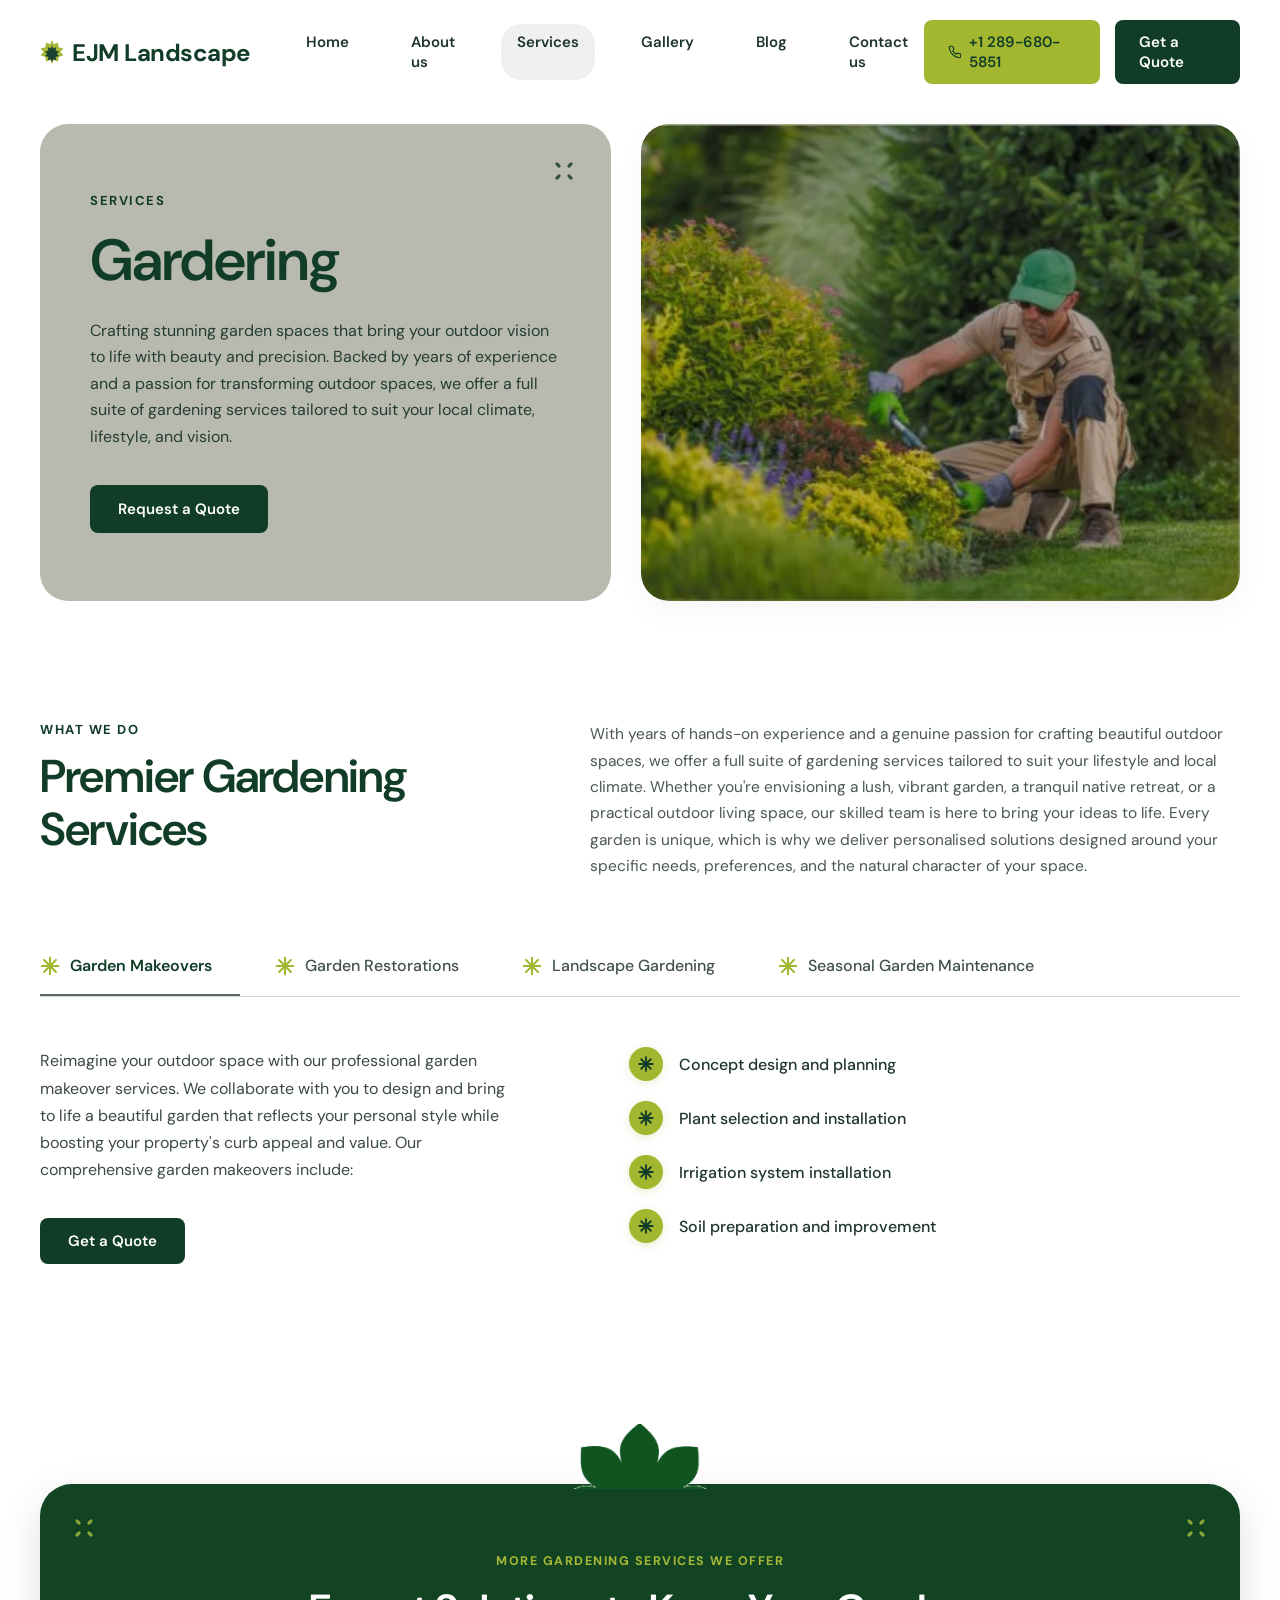
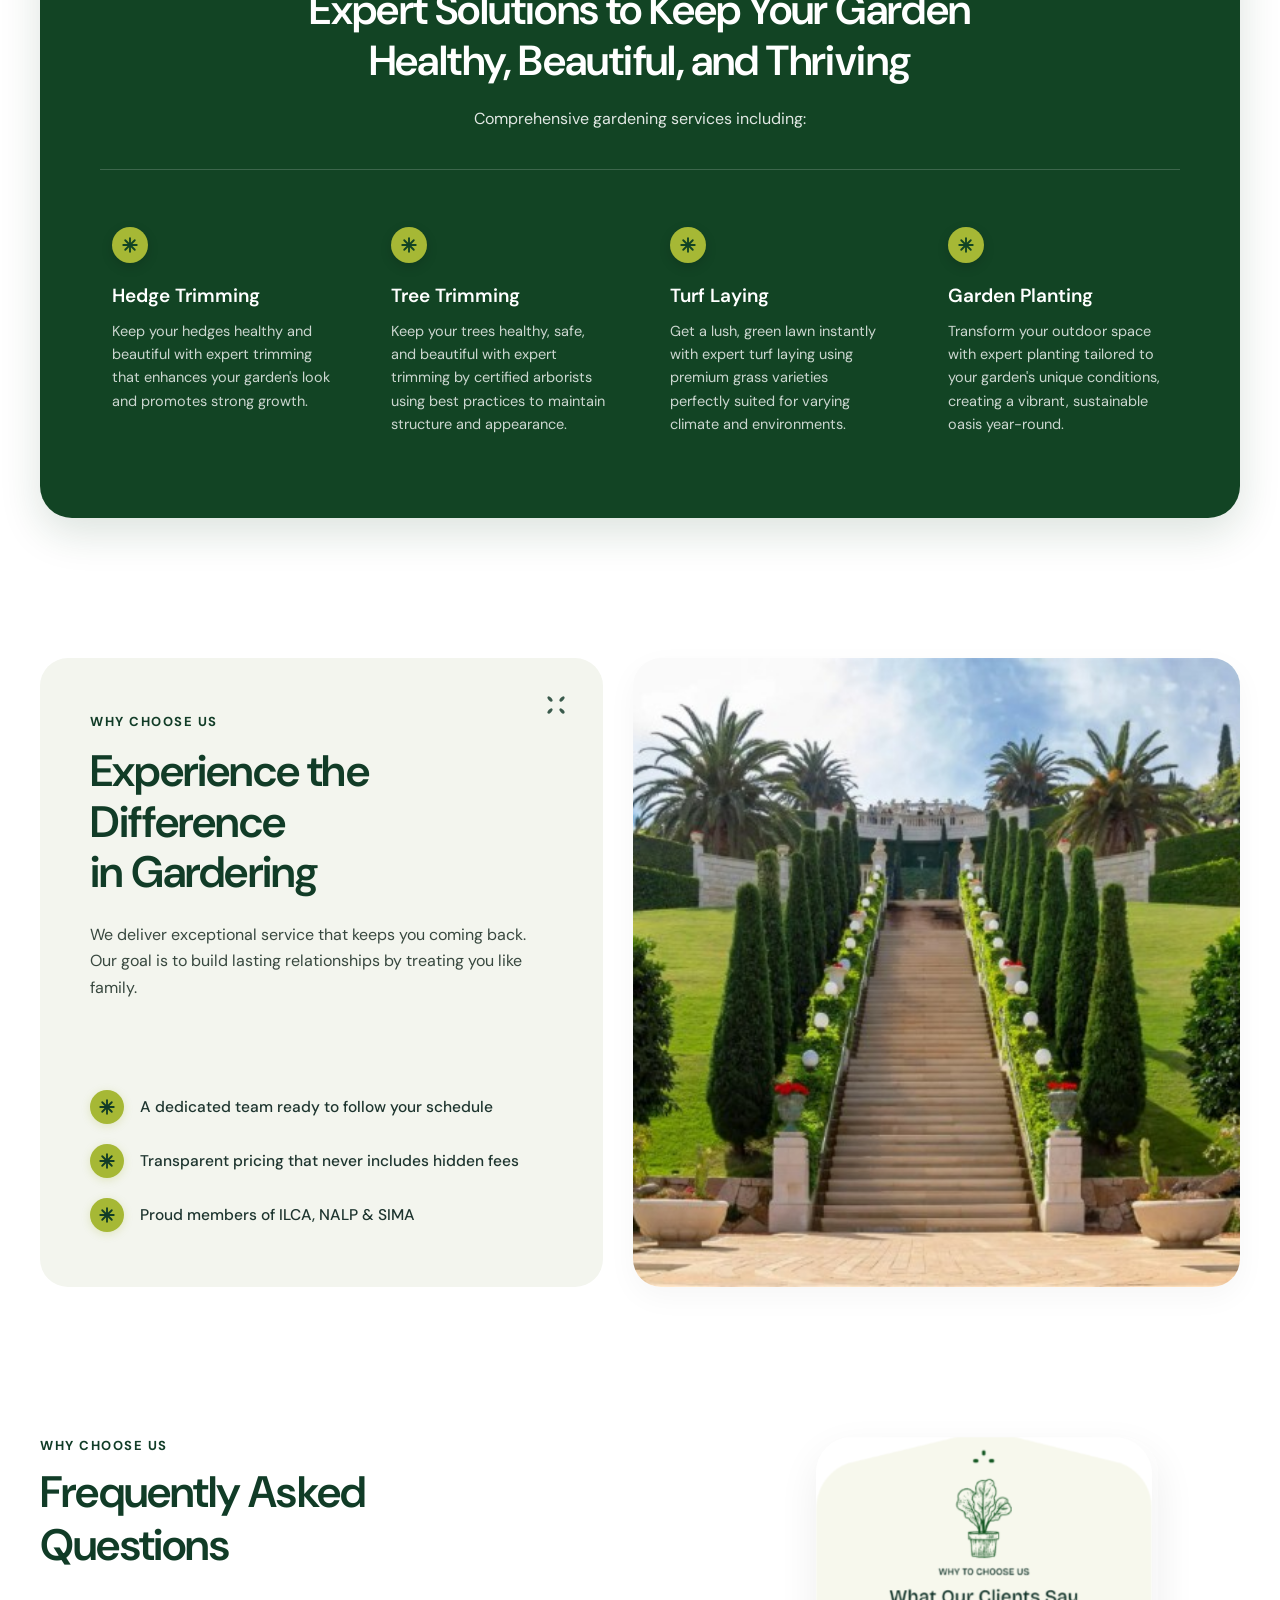
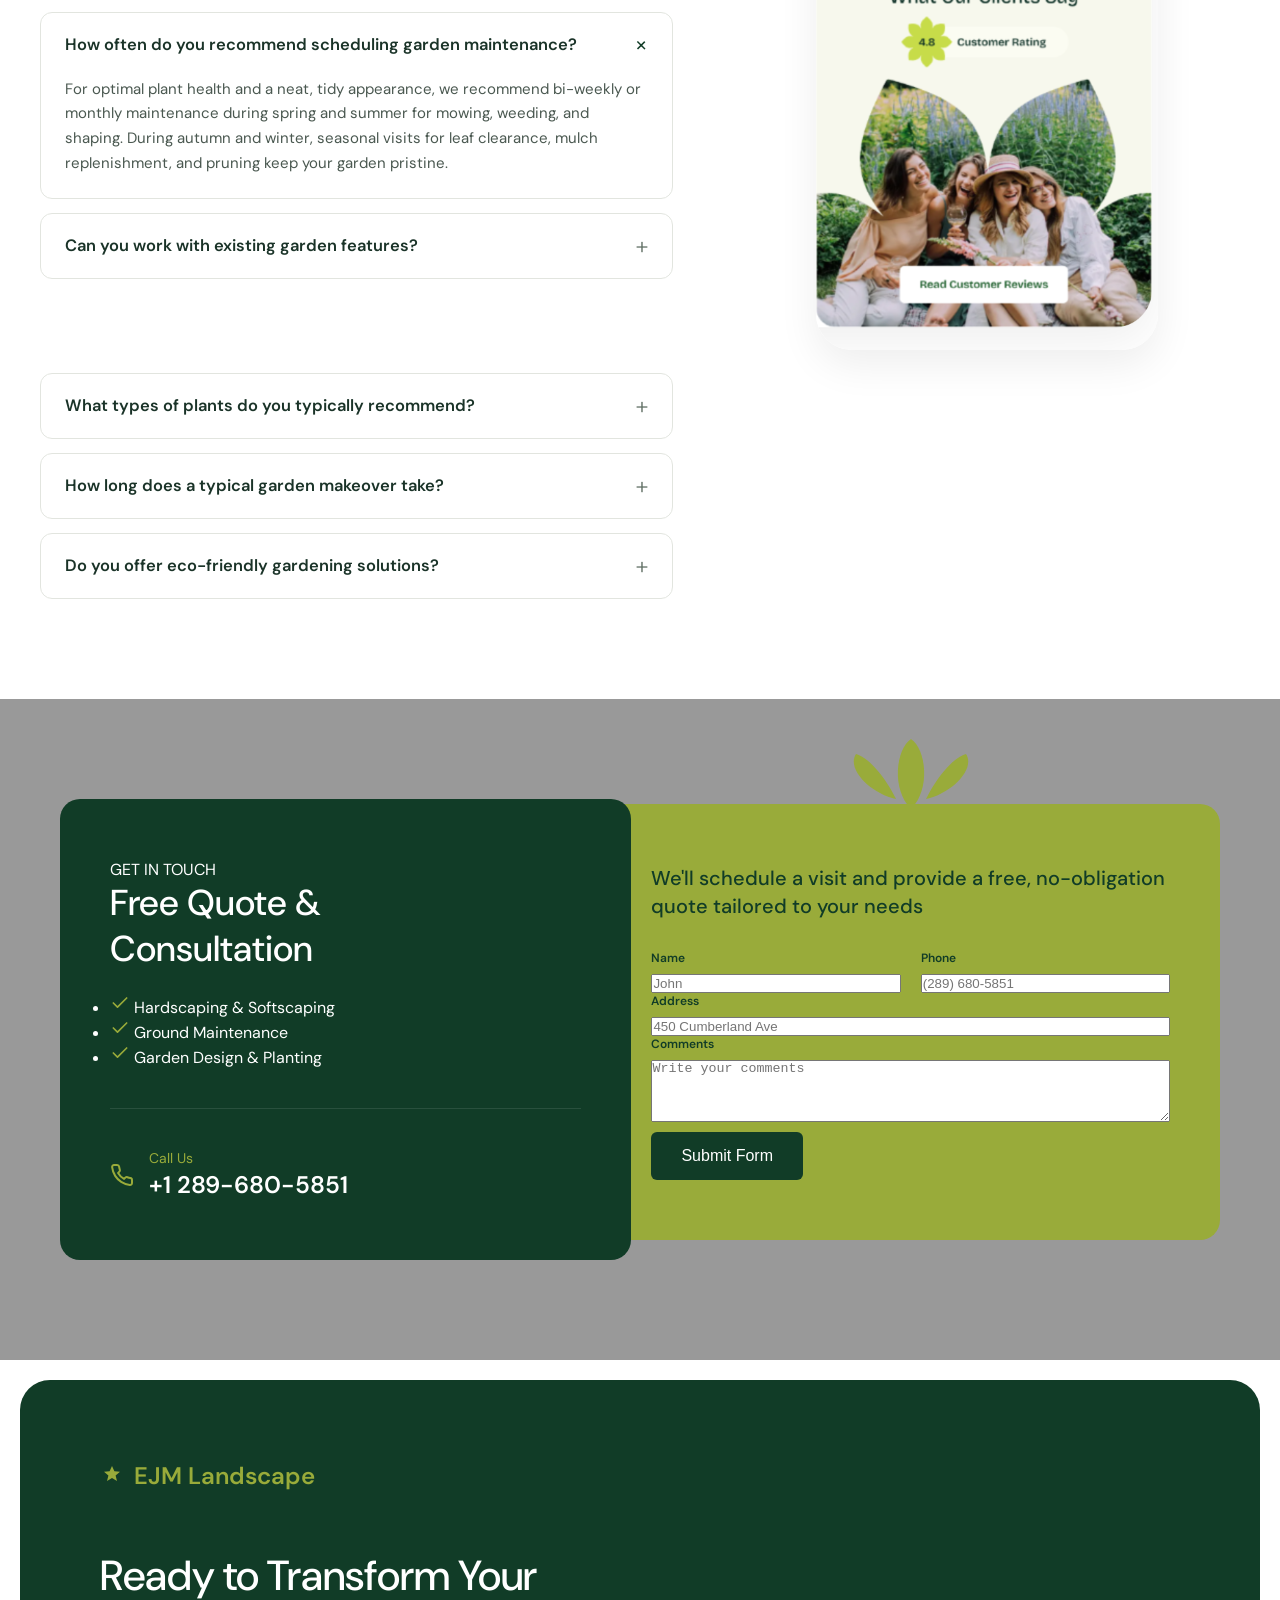
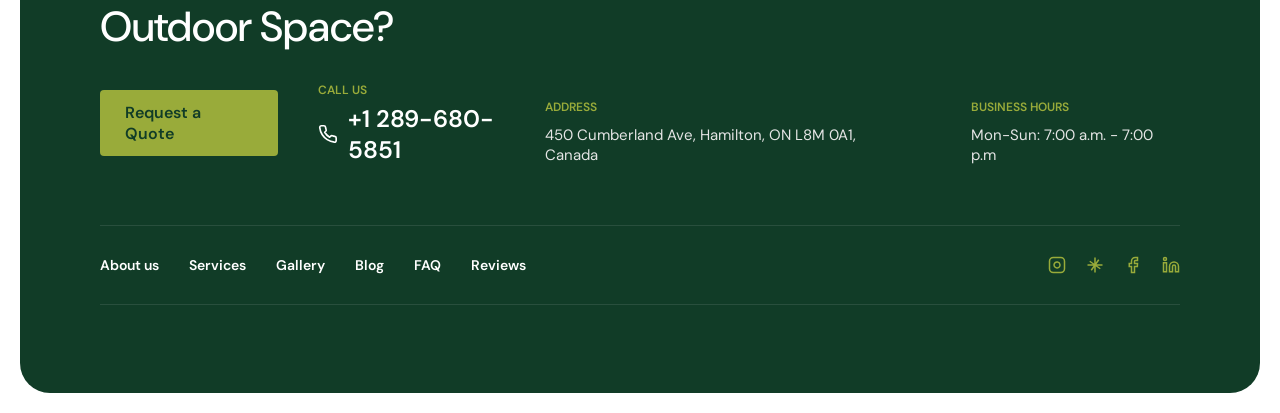
==== commit fc0e7c16: "Update phone number to +1 289-680-5851 across all pages" ====
--- a/gardering.html
+++ b/gardering.html
@@ -39,9 +39,9 @@
                 <a href="#contact">Contact us</a>
             </nav>
             <div class="nav-actions">
-                <a href="tel:+12894390923" class="btn btn-lime">
+                <a href="tel:+12896805851" class="btn btn-lime">
                     <svg width="16" height="16" viewBox="0 0 24 24" fill="none" stroke="currentColor" stroke-width="2" stroke-linecap="round" stroke-linejoin="round"><path d="M22 16.92v3a2 2 0 0 1-2.18 2 19.79 19.79 0 0 1-8.63-3.07 19.5 19.5 0 0 1-6-6 19.79 19.79 0 0 1-3.07-8.67A2 2 0 0 1 4.11 2h3a2 2 0 0 1 2 1.72 12.84 12.84 0 0 0 .7 2.81 2 2 0 0 1-.45 2.11L8.09 9.91a16 16 0 0 0 6 6l1.27-1.27a2 2 0 0 1 2.11-.45 12.84 12.84 0 0 0 2.81.7A2 2 0 0 1 22 16.92z"></path></svg>
-                    +1 289-439-0923
+                    +1 289-680-5851
                 </a>
                 <a href="#contact" class="btn btn-dark">Get a Quote</a>
             </div>
@@ -670,7 +670,7 @@
                         </svg>
                         <div class="phone-info">
                             <span class="phone-label">Call Us</span>
-                            <span class="phone-number">+1 289-439-0923</span>
+                            <span class="phone-number">+1 289-680-5851</span>
                         </div>
                     </div>
                 </div>
@@ -695,7 +695,7 @@
                             </div>
                             <div class="form-group">
                                 <label for="phone">Phone</label>
-                                <input type="tel" id="phone" name="phone" placeholder="(289) 439-0923" required>
+                                <input type="tel" id="phone" name="phone" placeholder="(289) 680-5851" required>
                             </div>
                         </div>
 
@@ -737,7 +737,7 @@
                                 <span class="footer-phone-label">CALL US</span>
                                 <div class="footer-phone-number">
                                     <svg viewBox="0 0 24 24" width="20" height="20" fill="none" stroke="currentColor" stroke-width="2" stroke-linecap="round" stroke-linejoin="round"><path d="M22 16.92v3a2 2 0 0 1-2.18 2 19.79 19.79 0 0 1-8.63-3.07 19.5 19.5 0 0 1-6-6 19.79 19.79 0 0 1-3.07-8.67A2 2 0 0 1 4.11 2h3a2 2 0 0 1 2 1.72 12.84 12.84 0 0 0 .7 2.81 2 2 0 0 1-.45 2.11L8.09 9.91a16 16 0 0 0 6 6l1.27-1.27a2 2 0 0 1 2.11-.45 12.84 12.84 0 0 0 2.81.7A2 2 0 0 1 22 16.92z"></path></svg>
-                                    +1 289-439-0923
+                                    +1 289-680-5851
                                 </div>
                             </div>
                         </div>
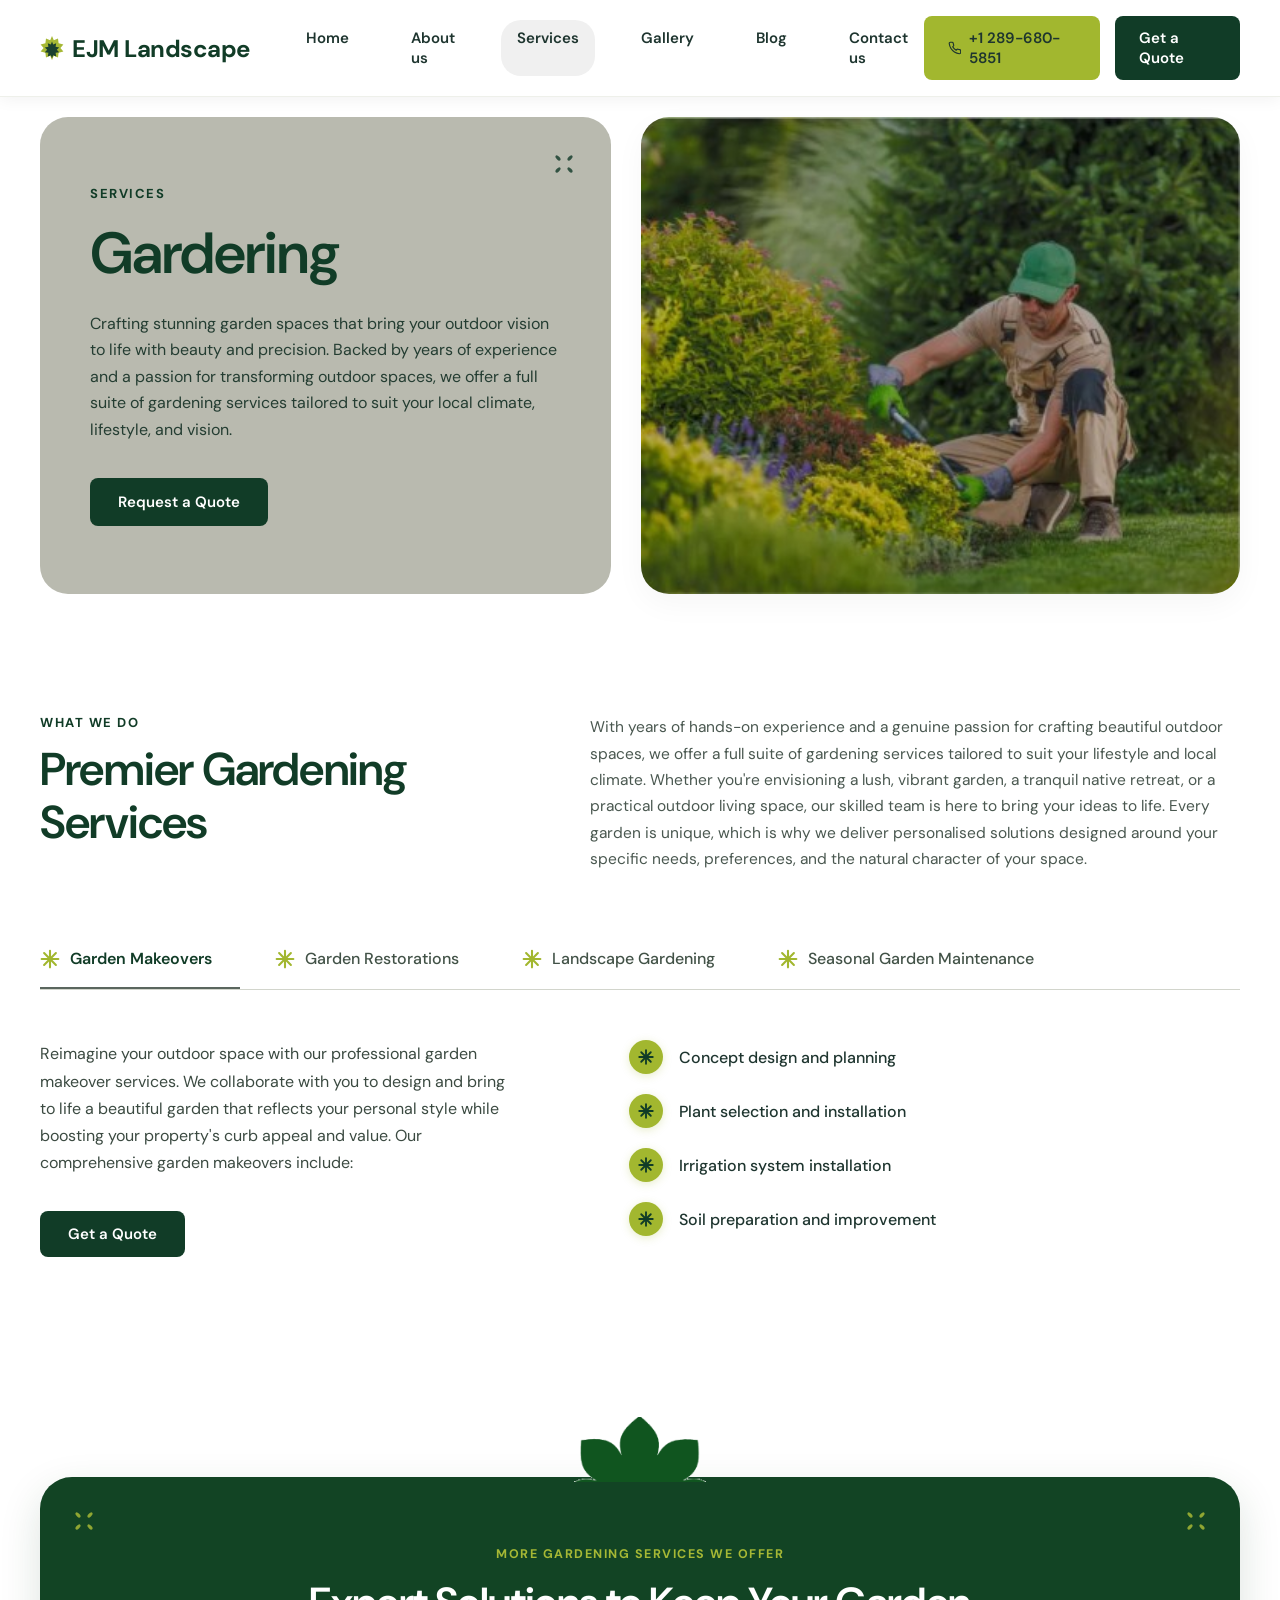
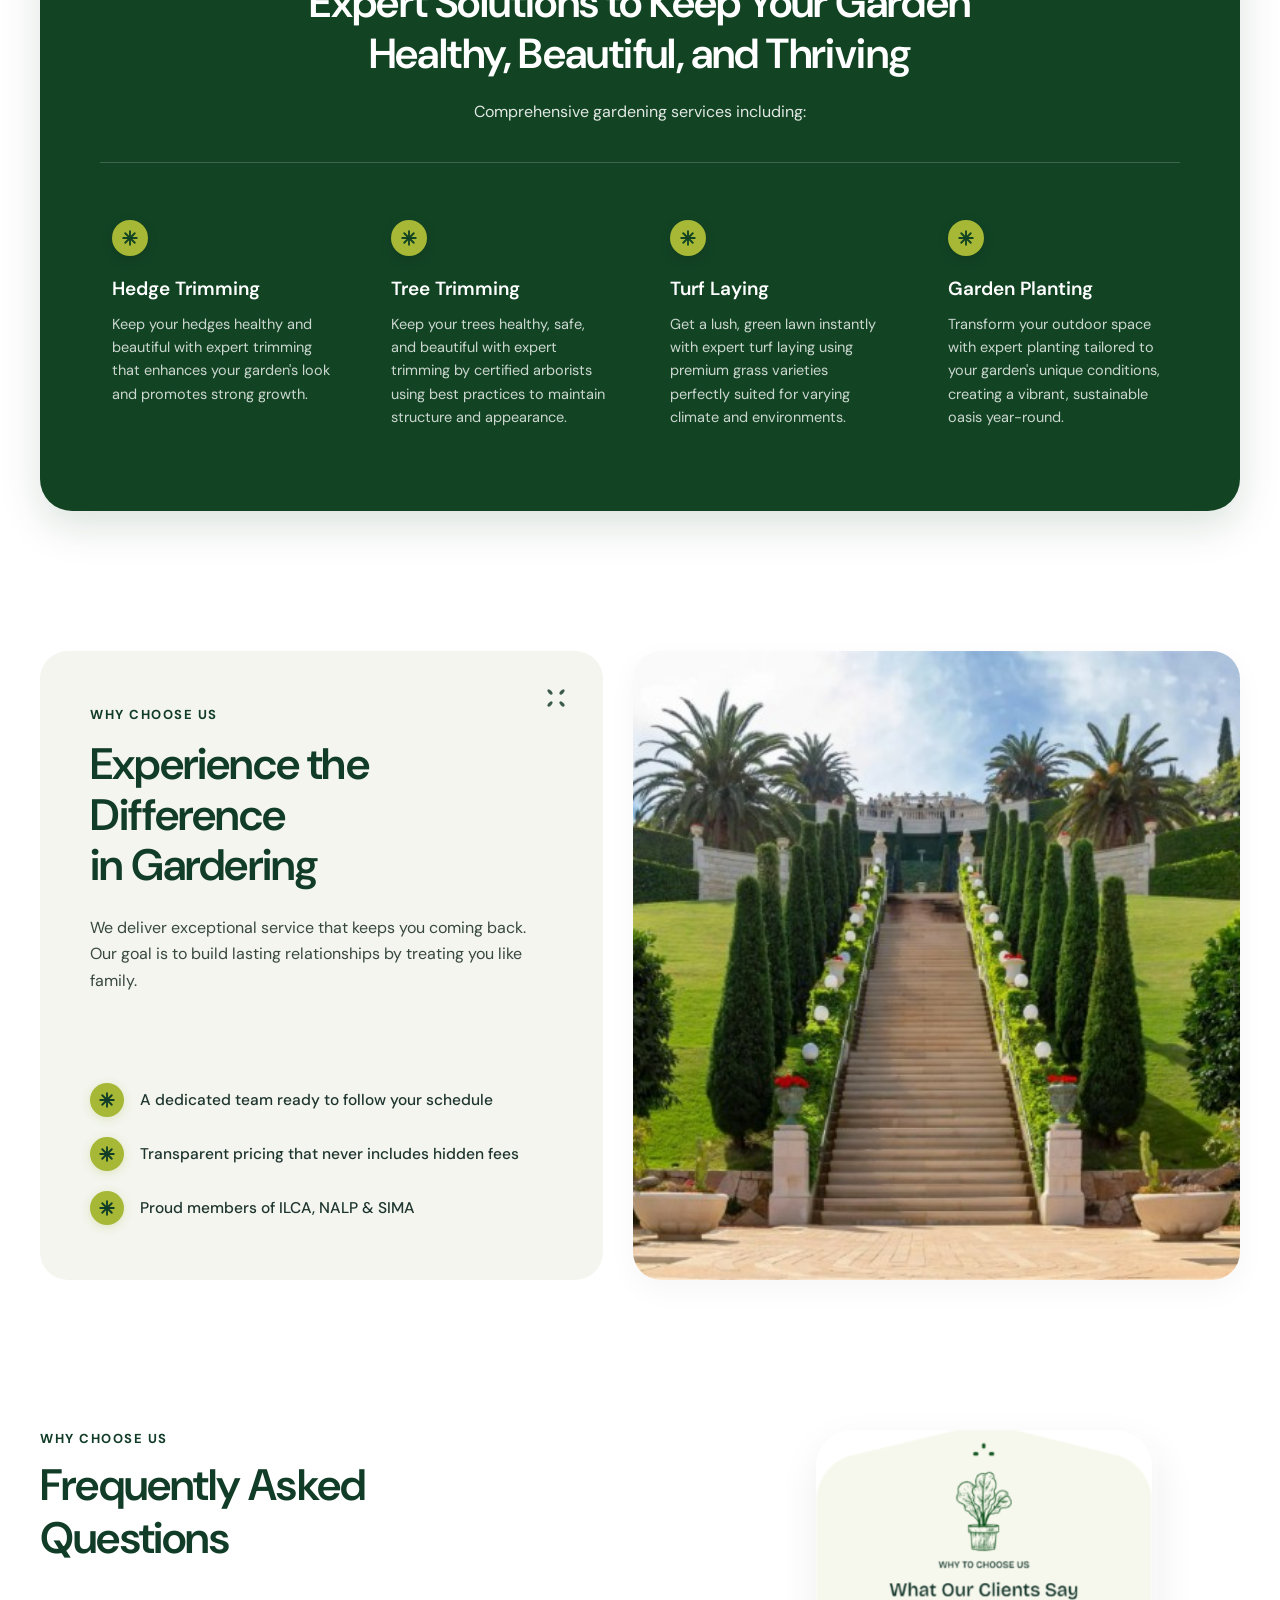
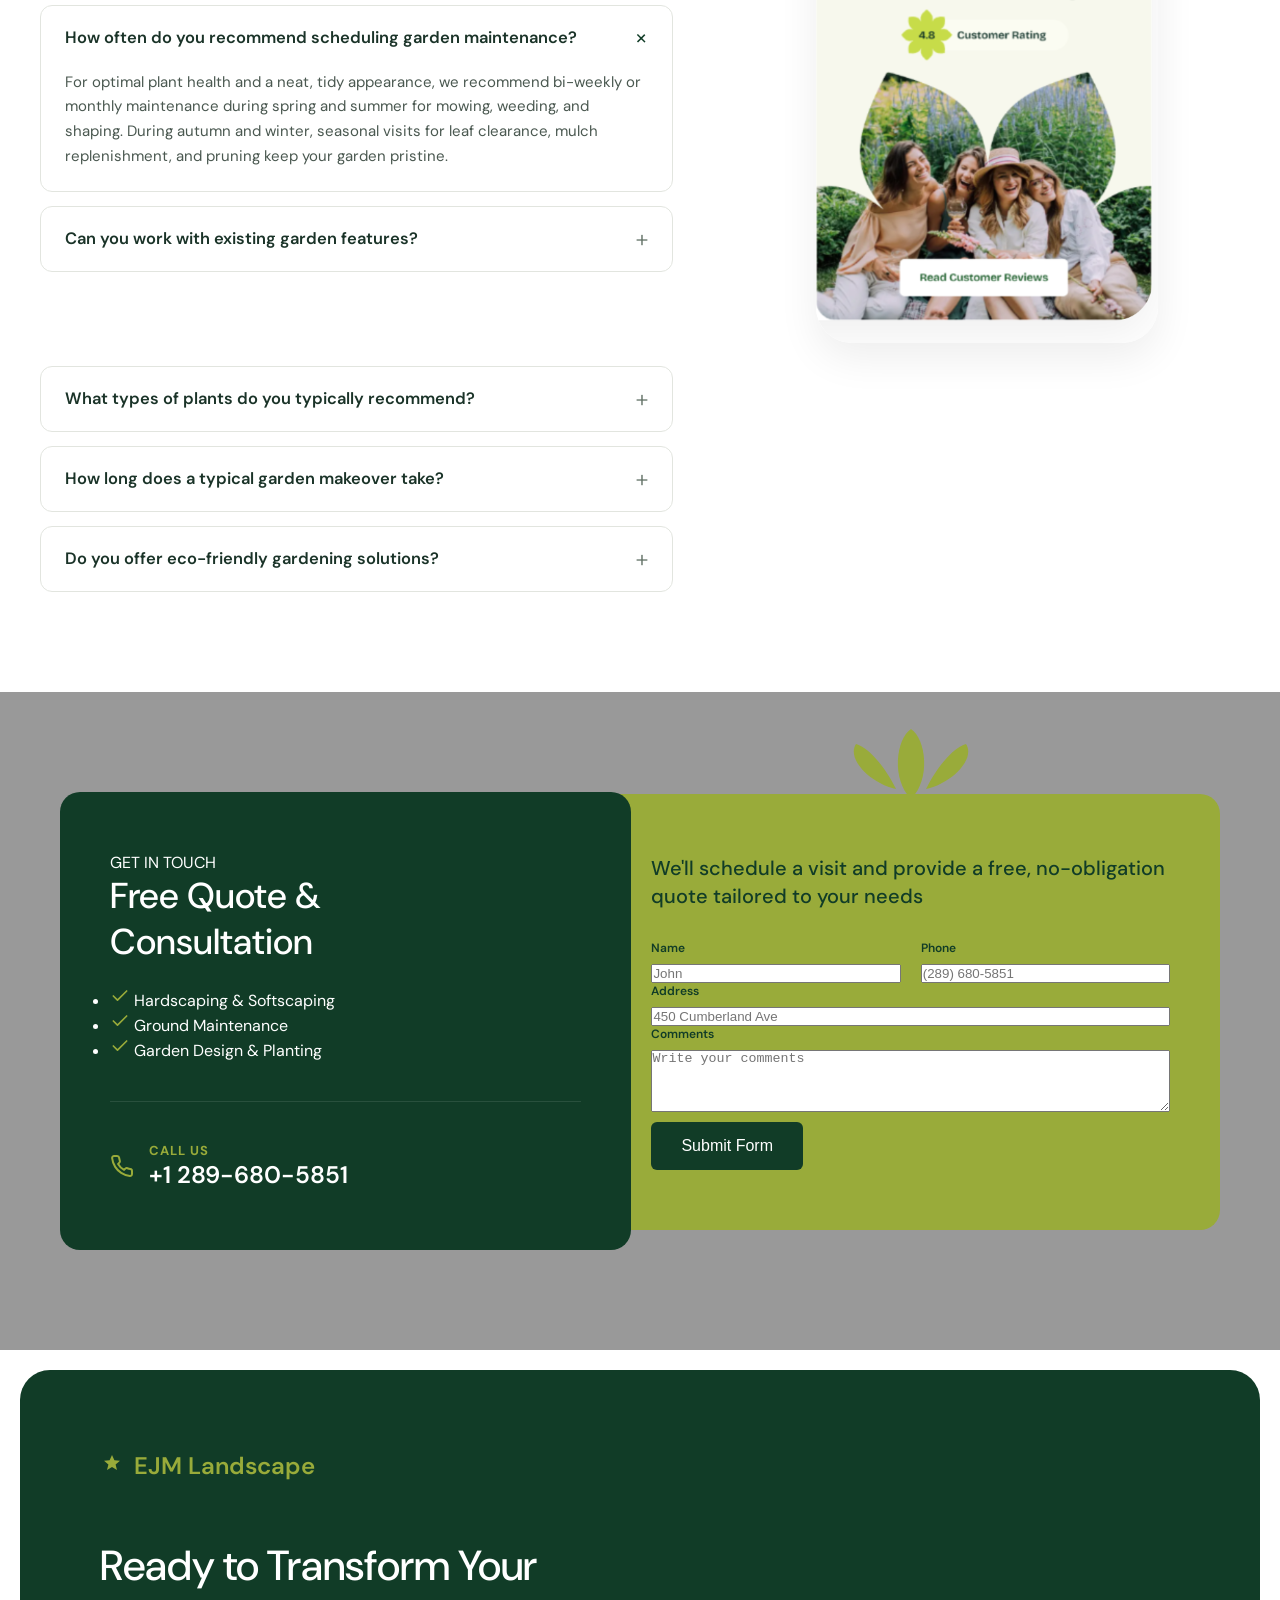
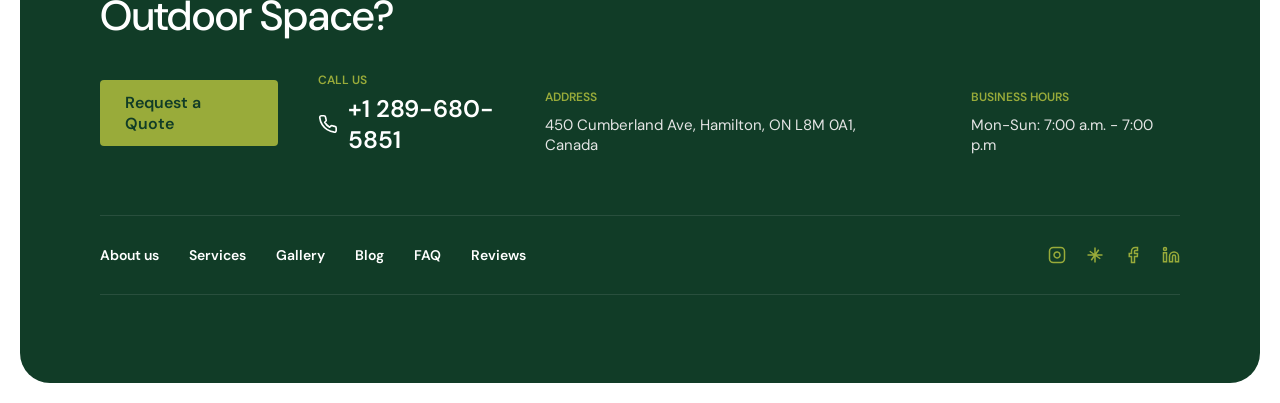
==== commit 134cc838: "Fix carousel slide navigation with card tracking and infinite looping, and eliminate unwanted blue c" ====
--- a/gardering.html
+++ b/gardering.html
@@ -665,13 +665,15 @@
                     <div class="contact-divider"></div>
 
                     <div class="contact-phone">
-                        <svg viewBox="0 0 24 24" width="24" height="24" fill="none" stroke="#99ab3a" stroke-width="2" stroke-linecap="round" stroke-linejoin="round">
-                            <path d="M22 16.92v3a2 2 0 0 1-2.18 2 19.79 19.79 0 0 1-8.63-3.07 19.5 19.5 0 0 1-6-6 19.79 19.79 0 0 1-3.07-8.67A2 2 0 0 1 4.11 2h3a2 2 0 0 1 2 1.72 12.84 12.84 0 0 0 .7 2.81 2 2 0 0 1-.45 2.11L8.09 9.91a16 16 0 0 0 6 6l1.27-1.27a2 2 0 0 1 2.11-.45 12.84 12.84 0 0 0 2.81.7A2 2 0 0 1 22 16.92z"></path>
-                        </svg>
-                        <div class="phone-info">
-                            <span class="phone-label">Call Us</span>
-                            <span class="phone-number">+1 289-680-5851</span>
-                        </div>
+                        <a href="tel:+12896805851">
+                            <svg viewBox="0 0 24 24" width="24" height="24" fill="none" stroke="#99ab3a" stroke-width="2" stroke-linecap="round" stroke-linejoin="round">
+                                <path d="M22 16.92v3a2 2 0 0 1-2.18 2 19.79 19.79 0 0 1-8.63-3.07 19.5 19.5 0 0 1-6-6 19.79 19.79 0 0 1-3.07-8.67A2 2 0 0 1 4.11 2h3a2 2 0 0 1 2 1.72 12.84 12.84 0 0 0 .7 2.81 2 2 0 0 1-.45 2.11L8.09 9.91a16 16 0 0 0 6 6l1.27-1.27a2 2 0 0 1 2.11-.45 12.84 12.84 0 0 0 2.81.7A2 2 0 0 1 22 16.92z"></path>
+                            </svg>
+                            <div class="phone-info">
+                                <span class="phone-label">Call Us</span>
+                                <span class="phone-number">+1 289-680-5851</span>
+                            </div>
+                        </a>
                     </div>
                 </div>
 
--- a/style.css
+++ b/style.css
@@ -26,9 +26,15 @@
     display: flex;
     justify-content: space-between;
     align-items: center;
-    padding: 20px 40px;
-    position: relative;
-    z-index: 10;
+    padding: 16px 40px;
+    position: sticky;
+    top: 0;
+    left: 0;
+    width: 100%;
+    background-color: #ffffff !important;
+    box-shadow: 0 2px 16px rgba(0, 0, 0, 0.06);
+    border-bottom: 1px solid #eef0ea;
+    z-index: 1000;
 }
 
 .logo {
@@ -129,33 +135,44 @@
 }
 
 
-/* HERO SECTION */
-.hero-container {
-    padding: 20px 40px;
-    position: relative;
-}
-
-.hero-image-wrapper {
+/* HERO SECTION (GSAP SCROLLTRIGGER PIN/SCRUB FRAME ANIMATION) */
+.hero-scroll-section {
     position: relative;
     width: 100%;
-    height: 700px;
-    border-radius: 40px;
-    overflow: hidden; /* important for parallax */
-    background-color: #000;
-}
-
-.hero-bg {
+    height: calc(100vh + 2600px);
+    background-color: #0b1a13;
+}
+
+.hero-pin-wrapper {
     position: absolute;
-    top: -15%; /* start slightly higher for parallax room */
+    top: 0;
     left: 0;
     width: 100%;
-    height: 130%; /* taller than wrapper for parallax */
-    background-image: url('assets/hero-bg.jpg');
-    background-size: cover;
-    background-position: center;
-    will-change: transform; /* optimize animation */
-    /* opacity filter to darken the image slightly for text readability */
-    filter: brightness(0.7); 
+    height: 100vh;
+    height: 100dvh;
+    overflow: hidden;
+    display: flex;
+    align-items: center;
+    justify-content: center;
+    background-color: #0b1a13;
+}
+
+.hero-canvas {
+    position: absolute;
+    top: 0;
+    left: 0;
+    width: 100%;
+    height: 100%;
+    display: block;
+}
+
+.hero-canvas-overlay {
+    position: absolute;
+    inset: 0;
+    background: radial-gradient(circle at 35% 50%, rgba(0, 0, 0, 0.15) 0%, rgba(0, 0, 0, 0.6) 100%),
+                linear-gradient(to bottom, rgba(0, 0, 0, 0.45) 0%, transparent 25%, transparent 70%, rgba(0, 0, 0, 0.65) 100%);
+    pointer-events: none;
+    z-index: 1;
 }
 
 .hero-content {
@@ -164,15 +181,74 @@
     left: 80px;
     transform: translateY(-50%);
     z-index: 2;
+    max-width: 720px;
+    will-change: transform, opacity;
+    transition: opacity 0.15s ease-out, transform 0.15s ease-out;
+}
+
+.hero-content-end {
+    opacity: 0;
+    pointer-events: none;
+}
+
+.hero-transform-badge {
+    display: inline-flex;
+    align-items: center;
+    gap: 8px;
+    background: rgba(162, 183, 47, 0.22);
+    border: 1px solid var(--primary-lime);
+    color: var(--primary-lime);
+    padding: 7px 18px;
+    border-radius: 30px;
+    font-size: 13px;
+    font-weight: 700;
+    letter-spacing: 1.2px;
+    text-transform: uppercase;
+    margin-bottom: 20px;
+    backdrop-filter: blur(8px);
 }
 
 .hero-content h1 {
-    font-size: 80px;
+    font-size: 76px;
     line-height: 1.1;
     color: var(--text-light);
     font-weight: 500;
-    margin-bottom: 40px;
+    margin-bottom: 25px;
     letter-spacing: -1px;
+    text-shadow: 0 4px 20px rgba(0, 0, 0, 0.35);
+}
+
+.hero-hook-copy {
+    font-size: 20px;
+    font-weight: 500;
+    color: rgba(255, 255, 255, 0.92);
+    margin-bottom: 32px;
+    line-height: 1.5;
+    text-shadow: 0 2px 10px rgba(0, 0, 0, 0.45);
+}
+
+.hero-supporting-copy {
+    margin-bottom: 30px;
+    display: flex;
+    flex-direction: column;
+    gap: 8px;
+}
+
+.hero-subline-lead {
+    font-size: 20px;
+    font-weight: 500;
+    color: rgba(255, 255, 255, 0.95);
+    line-height: 1.45;
+    text-shadow: 0 2px 10px rgba(0, 0, 0, 0.45);
+}
+
+.hero-subline-tag {
+    font-size: 15px;
+    font-weight: 700;
+    color: var(--primary-lime);
+    letter-spacing: 0.8px;
+    text-transform: uppercase;
+    text-shadow: 0 2px 8px rgba(0, 0, 0, 0.5);
 }
 
 .hero-content .highlight {
@@ -210,6 +286,76 @@
 .hero-buttons {
     display: flex;
     gap: 15px;
+}
+
+.hero-scroll-indicator {
+    position: absolute;
+    bottom: 35px;
+    left: 50%;
+    transform: translateX(-50%);
+    z-index: 5;
+    display: flex;
+    flex-direction: column;
+    align-items: center;
+    gap: 8px;
+    color: rgba(255, 255, 255, 0.85);
+    font-size: 12.5px;
+    font-weight: 600;
+    letter-spacing: 1.2px;
+    text-transform: uppercase;
+    pointer-events: none;
+    transition: opacity 0.3s ease;
+}
+
+.hero-scroll-indicator svg {
+    animation: bounceDown 1.8s ease-in-out infinite;
+    color: var(--primary-lime);
+}
+
+@keyframes bounceDown {
+    0%, 100% { transform: translateY(0); }
+    50% { transform: translateY(7px); }
+}
+
+.hero-loader {
+    position: absolute;
+    top: 50%;
+    left: 50%;
+    transform: translate(-50%, -50%);
+    background: rgba(17, 60, 39, 0.9);
+    backdrop-filter: blur(16px);
+    -webkit-backdrop-filter: blur(16px);
+    border: 1px solid rgba(162, 183, 47, 0.35);
+    padding: 14px 24px;
+    border-radius: 30px;
+    display: flex;
+    align-items: center;
+    gap: 12px;
+    z-index: 20;
+    color: #ffffff;
+    font-size: 14px;
+    font-weight: 600;
+    box-shadow: 0 10px 30px rgba(0, 0, 0, 0.35);
+    transition: opacity 0.4s ease, visibility 0.4s ease;
+}
+
+.hero-loader.is-hidden {
+    opacity: 0;
+    visibility: hidden;
+    pointer-events: none;
+}
+
+.hero-loader-spinner {
+    width: 18px;
+    height: 18px;
+    border: 2.5px solid rgba(162, 183, 47, 0.25);
+    border-top-color: var(--primary-lime);
+    border-radius: 50%;
+    animation: heroSpin 0.8s linear infinite;
+}
+
+@keyframes heroSpin {
+    to { transform: rotate(360deg); }
 }
 
 /* RATING BADGE */
@@ -682,6 +828,7 @@
     position: relative;
     display: flex;
     align-items: center;
+    width: 100%;
 }
 
 .carousel-track {
@@ -689,9 +836,11 @@
     gap: 30px;
     overflow-x: auto;
     scroll-snap-type: x mandatory;
-    scroll-behavior: smooth;
     padding: 0 60px 20px 60px; /* Left and right padding */
     scrollbar-width: none; /* hide scrollbar firefox */
+    -ms-overflow-style: none;
+    cursor: grab;
+    -webkit-overflow-scrolling: touch;
 }
 
 .carousel-track::-webkit-scrollbar {
@@ -701,6 +850,8 @@
 .project-card {
     flex: 0 0 450px; /* Fixed width for cards */
     scroll-snap-align: start;
+    user-select: none;
+    -webkit-user-select: none;
 }
 
 .project-image {
@@ -709,12 +860,16 @@
     border-radius: 20px;
     overflow: hidden;
     margin-bottom: 20px;
+    pointer-events: none;
 }
 
 .project-image img {
     width: 100%;
     height: 100%;
     object-fit: cover;
+    pointer-events: none;
+    user-select: none;
+    -webkit-user-drag: none;
 }
 
 .project-info h3 {
@@ -736,26 +891,46 @@
     position: absolute;
     top: 150px; /* center of image height */
     transform: translateY(-50%);
-    width: 50px;
-    height: 50px;
+    width: 52px;
+    height: 52px;
     border-radius: 50%;
-    background-color: rgba(210, 214, 203, 0.85); /* grayish button */
-    border: none;
+    background-color: #ffffff;
+    border: 1px solid rgba(17, 60, 39, 0.12);
+    box-shadow: 0 4px 18px rgba(0, 0, 0, 0.14);
     display: flex;
     justify-content: center;
     align-items: center;
     cursor: pointer;
-    z-index: 10;
-    backdrop-filter: blur(5px);
-    transition: background-color 0.3s;
+    z-index: 100;
+    pointer-events: auto;
+    transition: transform 0.2s ease, background-color 0.2s ease, box-shadow 0.2s ease;
 }
 
 .carousel-btn:hover {
-    background-color: rgba(255, 255, 255, 0.9);
-}
-
-.prev-btn { left: 20px; }
-.next-btn { right: 20px; }
+    background-color: #ffffff;
+    transform: translateY(-50%) scale(1.08);
+    box-shadow: 0 6px 24px rgba(0, 0, 0, 0.2);
+}
+
+.carousel-btn:active {
+    transform: translateY(-50%) scale(0.92);
+}
+
+.carousel-btn svg {
+    pointer-events: none;
+    transition: transform 0.2s ease;
+}
+
+.prev-btn:hover svg {
+    transform: translateX(-2px);
+}
+
+.next-btn:hover svg {
+    transform: translateX(2px);
+}
+
+.prev-btn { left: 24px; }
+.next-btn { right: 24px; }
 
 /* GOOGLE REVIEWS SECTION */
 .google-reviews-section {
@@ -1005,10 +1180,33 @@
     margin: 40px 0;
 }
 
+/* CONTACT PHONE */
 .contact-phone {
     display: flex;
     align-items: center;
+    margin-top: 5px;
+}
+
+.contact-phone a,
+.contact-phone a:link,
+.contact-phone a:visited {
+    display: inline-flex;
+    align-items: center;
     gap: 15px;
+    text-decoration: none !important;
+    color: #ffffff !important;
+    cursor: pointer;
+    transition: transform 0.2s ease, opacity 0.2s ease;
+}
+
+.contact-phone a:hover,
+.contact-phone a:focus,
+.contact-phone a:active {
+    opacity: 0.9;
+    transform: translateX(4px);
+    text-decoration: none !important;
+    color: #ffffff !important;
+    outline: none;
 }
 
 .phone-info {
@@ -1016,15 +1214,45 @@
     flex-direction: column;
 }
 
+.contact-phone .phone-label,
 .phone-label {
-    font-size: 14px;
-    color: #99ab3a;
+    font-size: 13px;
+    font-weight: 700;
+    color: #99ab3a !important;
+    letter-spacing: 1px;
+    text-transform: uppercase;
+    text-decoration: none !important;
     margin-bottom: 2px;
-}
-
+    display: block;
+}
+
+.contact-phone .phone-number,
 .phone-number {
     font-size: 24px;
     font-weight: 600;
+    color: #ffffff !important;
+    text-decoration: none !important;
+    display: block;
+    line-height: 1.2;
+}
+
+/* Footer phone links protection */
+.footer-phone a,
+.footer-phone a:link,
+.footer-phone a:visited,
+.footer-phone-number a,
+.footer-phone-number a:link,
+.footer-phone-number a:visited {
+    color: #ffffff !important;
+    text-decoration: none !important;
+}
+
+/* Global telephone link reset to prevent default browser blue and underlines */
+a[href^="tel:"],
+a[href^="tel:"]:link,
+a[href^="tel:"]:visited {
+    text-decoration: none !important;
+    color: inherit;
 }
 
 .contact-right {
@@ -1306,14 +1534,13 @@
 
 /* Sticky Navbar Motion */
 .navbar {
-    transition: all 0.4s cubic-bezier(0.25, 1, 0.5, 1);
+    transition: all 0.3s cubic-bezier(0.25, 1, 0.5, 1);
 }
 .navbar.is-scrolled {
-    padding-top: 15px;
-    padding-bottom: 15px;
-    background-color: rgba(255, 255, 255, 0.95);
-    backdrop-filter: blur(10px);
-    box-shadow: 0 4px 30px rgba(0, 0, 0, 0.05);
+    padding-top: 12px;
+    padding-bottom: 12px;
+    background-color: #ffffff !important;
+    box-shadow: 0 4px 20px rgba(0, 0, 0, 0.08);
 }
 
 /* Hero Entrance Animations */
@@ -1435,43 +1662,112 @@
     }
 }
 
-/* RESPONSIVE */
+/* ===================================================
+   RESPONSIVE STYLES (MAIN SITE)
+   =================================================== */
+
+/* Prevent horizontal scroll globally and improve touch behavior */
+html, body {
+    overflow-x: hidden;
+    max-width: 100vw;
+    -webkit-text-size-adjust: 100%;
+    -webkit-tap-highlight-color: transparent;
+}
+
+/* Tactile mobile press effect for interactive elements */
+.btn:active,
+button:active {
+    transform: scale(0.97);
+}
+
 @media (max-width: 1024px) {
     /* Navbar & Mobile Menu */
+    .navbar {
+        padding: 16px 30px;
+        position: sticky;
+        top: 0;
+        background: #ffffff !important;
+        z-index: 1000;
+        border-bottom: 1px solid rgba(0, 0, 0, 0.05);
+    }
     .mobile-toggle {
-        display: block;
+        display: flex;
+        align-items: center;
+        justify-content: center;
+        width: 42px;
+        height: 42px;
+        border-radius: 8px;
+        background: rgba(17, 60, 39, 0.06);
+        cursor: pointer;
+        padding: 0;
+        transition: background-color 0.2s;
+    }
+    .mobile-toggle:active {
+        background: rgba(17, 60, 39, 0.12);
     }
     .nav-menu {
-        display: none;
+        display: flex;
         flex-direction: column;
         position: absolute;
         top: 100%;
         left: 0;
         width: 100%;
         background-color: rgba(255, 255, 255, 0.98);
-        backdrop-filter: blur(10px);
-        padding: 30px 40px;
-        box-shadow: 0 10px 30px rgba(0, 0, 0, 0.1);
-        border-top: 1px solid #eee;
+        backdrop-filter: blur(16px);
+        -webkit-backdrop-filter: blur(16px);
+        padding: 24px 25px 35px;
+        box-shadow: 0 15px 35px rgba(0, 0, 0, 0.12);
+        border-top: 1px solid rgba(0, 0, 0, 0.06);
+        opacity: 0;
+        visibility: hidden;
+        transform: translateY(-10px);
+        transition: opacity 0.3s cubic-bezier(0.16, 1, 0.3, 1), transform 0.3s cubic-bezier(0.16, 1, 0.3, 1), visibility 0.3s;
+        pointer-events: none;
+        max-height: calc(100vh - 75px);
+        overflow-y: auto;
     }
     .navbar.mobile-menu-open .nav-menu {
-        display: flex;
+        opacity: 1;
+        visibility: visible;
+        transform: translateY(0);
+        pointer-events: auto;
     }
     .nav-links {
         flex-direction: column;
         margin-left: 0;
-        gap: 20px;
-        align-items: center;
+        gap: 8px;
+        align-items: stretch;
         width: 100%;
+    }
+    .nav-links a {
+        display: block;
+        width: 100%;
+        text-align: center;
+        padding: 13px 20px;
+        font-size: 16px;
+        font-weight: 600;
+        border-radius: 12px;
+        color: var(--dark-green);
+        background: rgba(17, 60, 39, 0.03);
+        transition: background-color 0.2s, color 0.2s;
+    }
+    .nav-links a.active,
+    .nav-links a:hover,
+    .nav-links a:active {
+        background-color: var(--dark-green);
+        color: #ffffff;
     }
     .nav-actions {
         flex-direction: column;
         width: 100%;
-        margin-top: 30px;
+        gap: 12px;
+        margin-top: 20px;
     }
     .nav-actions .btn {
         width: 100%;
+        min-height: 48px;
         justify-content: center;
+        font-size: 15px;
     }
 
     /* Grids */
@@ -1483,7 +1779,7 @@
         gap: 60px;
     }
     .why-center {
-        order: -1; /* Move graphic to top */
+        order: -1;
     }
     .gr-grid {
         grid-template-columns: repeat(2, 1fr);
@@ -1498,138 +1794,340 @@
         margin-bottom: 0;
     }
     
-    /* Paddings */
+    /* Section Paddings */
     .about-section, .services-section, .why-section, .projects-section, .contact-section {
-        padding-left: 40px;
-        padding-right: 40px;
+        padding-left: 30px;
+        padding-right: 30px;
     }
 }
 
 @media (max-width: 768px) {
-    /* Global Padding Reductions */
+    /* Global Section Padding */
     .about-section, .services-section, .why-section, .projects-section, .contact-section, .google-reviews-section {
-        padding: 60px 20px;
-    }
-    .hero-container {
-        padding: 15px;
-    }
-
-    /* Hero Section */
-    .hero-image-wrapper {
-        height: 550px;
-        border-radius: 24px;
+        padding: 55px 20px;
+    }
+    .hero-scroll-section {
+        height: calc(100vh + 1800px);
+    }
+    .hero-scroll-indicator {
+        bottom: 85px;
     }
     .hero-content {
-        left: 20px;
-        right: 20px;
+        left: 18px;
+        right: 18px;
         text-align: center;
     }
     .hero-content h1 {
-        font-size: 42px;
-        margin-bottom: 30px;
+        font-size: clamp(30px, 8vw, 42px);
+        line-height: 1.18;
+        margin-bottom: 20px;
+    }
+    .hero-hook-copy,
+    .hero-subline-lead {
+        font-size: 16px;
+        margin-bottom: 20px;
+        line-height: 1.45;
+    }
+    .hero-subline-tag {
+        font-size: 13px;
+        letter-spacing: 0.6px;
     }
     .underline {
-        bottom: -10px;
-        height: 20px;
+        bottom: -8px;
+        height: 18px;
     }
     .hero-buttons {
         flex-direction: column;
-        gap: 15px;
-        align-items: center;
+        gap: 12px;
+        align-items: stretch;
+        max-width: 320px;
+        margin: 0 auto;
     }
     .hero-buttons .btn {
         width: 100%;
+        min-height: 48px;
         justify-content: center;
+        font-size: 15px;
     }
     .customer-rating {
-        bottom: 30px;
+        bottom: 20px;
         left: 50%;
+        right: auto;
         transform: translateX(-50%);
-    }
-
-    /* Features */
+        width: max-content;
+        max-width: 90%;
+    }
+    .rating-badge {
+        padding: 8px 18px 8px 10px;
+        gap: 10px;
+    }
+    .rating-flower {
+        width: 38px;
+        height: 38px;
+    }
+    .rating-flower svg {
+        width: 38px;
+        height: 38px;
+    }
+    .rating-score {
+        font-size: 14px;
+    }
+    .rating-text {
+        font-size: 13px;
+    }
+
+    /* Features Bar */
     .features-bar {
+        display: flex;
         flex-direction: column;
-        gap: 20px;
+        gap: 14px;
         align-items: flex-start;
-        padding: 30px 20px;
+        padding: 22px 20px;
+        background: #fbfcf9;
+        border-radius: 16px;
+        margin: 12px 15px 30px;
+        border: 1px solid rgba(162, 183, 47, 0.22);
+    }
+    .feature {
+        display: flex;
+        align-items: center;
+        gap: 12px;
+        font-size: 15px;
+        font-weight: 600;
+    }
+    .feature svg {
+        width: 22px;
+        height: 22px;
+        flex-shrink: 0;
     }
 
     /* About Section */
     .about-section {
         grid-template-columns: 1fr;
-        gap: 40px;
+        gap: 35px;
         text-align: center;
+    }
+    .about-left h2 {
+        font-size: clamp(28px, 7vw, 36px);
+        margin-bottom: 30px;
     }
     .award-badge {
         justify-content: center;
-        margin-top: 20px;
+        margin-top: 15px;
+    }
+    .arch-image-container {
+        height: 280px;
+        max-width: 300px;
+        border-radius: 150px 150px 0 0;
+        margin: 0 auto;
     }
     .about-action-card {
+        max-width: 300px;
+        margin: -1px auto 0;
+        padding: 20px;
         justify-content: center;
     }
+    .about-description {
+        margin-bottom: 25px;
+    }
     .about-list {
-        display: inline-block;
+        display: flex;
+        flex-direction: column;
         text-align: left;
-        margin-top: 20px;
+        margin: 0 auto 30px;
+        max-width: 360px;
+        width: 100%;
     }
 
     /* Services Grid */
     .services-grid {
         grid-template-columns: 1fr;
-        gap: 30px;
+        gap: 25px;
+    }
+    .service-image {
+        height: 220px;
+    }
+
+    /* Why Choose Us */
+    .why-center {
+        width: 100%;
+        max-width: 280px;
+        height: 280px;
+        margin: 0 auto;
+    }
+    .rotating-leaves-wrapper {
+        width: 280px;
+        height: 280px;
+    }
+    .center-image {
+        width: 180px;
+        height: 180px;
+    }
+    .why-col {
+        height: auto;
+        gap: 25px;
+    }
+    .why-left, .why-right {
+        text-align: center;
+    }
+    .why-item {
+        padding: 0;
+    }
+    .why-item::after {
+        display: none !important;
     }
 
     /* Projects Carousel */
+    .projects-header {
+        flex-direction: column;
+        align-items: flex-start;
+        gap: 15px;
+        padding: 0 20px;
+        margin-bottom: 35px;
+    }
+    .projects-title h2 {
+        font-size: clamp(28px, 7vw, 36px);
+    }
+    .carousel-track {
+        padding: 0 20px 15px 20px;
+        gap: 16px;
+        scroll-snap-type: x mandatory;
+        -webkit-overflow-scrolling: touch;
+    }
     .project-card {
-        flex: 0 0 85vw; /* Show part of next card on mobile */
-    }
+        flex: 0 0 82vw;
+        max-width: 320px;
+        scroll-snap-align: center;
+    }
+    .project-image {
+        height: 210px;
+        border-radius: 16px;
+    }
+    .carousel-btn {
+        width: 44px;
+        height: 44px;
+        top: 105px;
+        background: #ffffff;
+        box-shadow: 0 4px 14px rgba(0, 0, 0, 0.16);
+        border: 1px solid rgba(17, 60, 39, 0.12);
+        z-index: 100;
+        pointer-events: auto;
+    }
+    .prev-btn { left: 10px; }
+    .next-btn { right: 10px; }
 
     /* Google Reviews */
     .gr-header {
         flex-direction: column;
         align-items: flex-start;
-        gap: 20px;
+        gap: 18px;
+        margin-bottom: 30px;
+    }
+    .btn-google-review {
+        width: 100%;
+        text-align: center;
+        padding: 12px;
+        border-radius: 8px;
     }
     .gr-grid {
         grid-template-columns: 1fr;
-    }
-
-    /* Contact */
+        gap: 18px;
+    }
+    .gr-card {
+        padding: 20px;
+    }
+
+    /* Contact Section */
     .contact-left, .contact-right {
-        padding: 40px 20px;
+        padding: 35px 22px;
+        border-radius: 20px;
+    }
+    .contact-left h2 {
+        font-size: 28px;
+    }
+    .leaf-decoration {
+        top: -45px;
+    }
+    .leaf-decoration svg {
+        width: 85px;
+        height: 50px;
     }
     .form-row {
         flex-direction: column;
+        gap: 15px;
+    }
+    /* Prevent iOS viewport zoom on form inputs */
+    .quote-form input,
+    .quote-form select,
+    .quote-form textarea {
+        font-size: 16px !important;
+        padding: 14px 16px;
+        border-radius: 8px;
+    }
+    .btn-submit {
+        width: 100%;
+        min-height: 50px;
+        font-size: 16px;
+    }
+    .contact-phone a {
+        text-decoration: none;
+        color: inherit;
+        display: flex;
+        align-items: center;
+        gap: 15px;
     }
 
     /* Footer */
     .site-footer {
-        padding: 40px 20px;
+        padding: 45px 20px 30px;
         margin: 0;
         border-radius: 0;
     }
     .footer-cta h2 {
-        font-size: 32px;
+        font-size: clamp(26px, 7vw, 32px);
     }
     .footer-cta-actions {
         flex-direction: column;
-        align-items: flex-start;
-        gap: 20px;
+        align-items: stretch;
+        gap: 15px;
+        width: 100%;
+    }
+    .footer-cta-actions .btn {
+        width: 100%;
+        justify-content: center;
     }
     .footer-info {
         flex-direction: column;
-        gap: 30px;
+        gap: 25px;
     }
     .footer-nav {
         flex-wrap: wrap;
         justify-content: center;
-        gap: 15px;
+        gap: 12px 20px;
     }
     .footer-bottom {
         flex-direction: column;
-        gap: 20px;
+        gap: 15px;
         text-align: center;
+    }
+}
+
+/* Extra small devices (<= 480px) */
+@media (max-width: 480px) {
+    .navbar {
+        padding: 14px 16px;
+    }
+    .logo {
+        font-size: 20px;
+    }
+    .hero-content h1 {
+        font-size: 29px;
+    }
+    .project-card {
+        flex: 0 0 88vw;
+    }
+    .contact-left, .contact-right {
+        padding: 28px 18px;
     }
 }
 
@@ -1910,48 +2408,6 @@
     font-weight: 500;
 }
 
-/* RESPONSIVE FOR GARDERING PAGE */
-@media (max-width: 1024px) {
-    .gardening-hero-grid {
-        grid-template-columns: 1fr;
-        gap: 25px;
-    }
-    .gardening-tabs-header {
-        grid-template-columns: 1fr;
-        gap: 25px;
-    }
-    .tab-panel.active {
-        grid-template-columns: 1fr;
-        gap: 40px;
-    }
-}
-
-@media (max-width: 768px) {
-    .gardening-hero-container {
-        padding: 15px;
-    }
-    .gardening-hero-card {
-        padding: 35px 25px;
-    }
-    .gardening-hero-card h1 {
-        font-size: 40px;
-    }
-    .gardening-tabs-section {
-        padding: 60px 20px;
-    }
-    .tabs-header-left h2 {
-        font-size: 34px;
-    }
-    .services-tab-nav {
-        gap: 0;
-        margin-bottom: 35px;
-    }
-    .tab-btn {
-        padding: 12px 18px 14px 0;
-        margin-right: 20px;
-        font-size: 14.5px;
-    }
-}
 
 /* ===================================================
    MORE GARDENING SERVICES WE OFFER (IMAGE 1)
@@ -2376,6 +2832,10 @@
         grid-template-columns: 1fr;
         gap: 24px;
     }
+    .tab-panel.active {
+        grid-template-columns: 1fr;
+        gap: 35px;
+    }
     .more-services-grid {
         grid-template-columns: repeat(2, 1fr);
         gap: 30px;
@@ -2390,91 +2850,162 @@
     }
     .faq-testimonial-wrap {
         margin-top: 10px;
+        text-align: center;
     }
     .faq-testimonial-wrap img {
         max-width: 380px;
+        margin: 0 auto;
     }
 }
 
 @media (max-width: 768px) {
     .gardening-hero-container {
-        padding: 15px;
+        padding: 12px 14px;
     }
     .gardening-hero-card {
-        padding: 35px 22px;
-        border-radius: 22px;
+        padding: 32px 20px;
+        border-radius: 20px;
     }
     .gardening-hero-card h1 {
-        font-size: 38px;
+        font-size: clamp(30px, 8vw, 40px);
         line-height: 1.15;
+        margin-bottom: 18px;
+    }
+    .gardening-hero-card p {
+        font-size: 15px;
+        line-height: 1.6;
+        margin-bottom: 25px;
+    }
+    .gardening-hero-card .btn-quote {
+        width: 100%;
+        text-align: center;
+        padding: 14px;
+        font-size: 15px;
     }
     .gardening-hero-img-wrap {
-        border-radius: 22px;
-        min-height: 280px;
-        max-height: 380px;
+        border-radius: 20px;
+        min-height: 250px;
+        max-height: 360px;
+    }
+    .gardening-corner-icon {
+        top: 20px;
+        right: 20px;
+        opacity: 0.6;
     }
 
     .gardening-tabs-section {
-        padding: 50px 15px;
+        padding: 45px 15px 55px;
     }
     .tabs-header-left h2 {
-        font-size: 32px;
+        font-size: clamp(26px, 7vw, 34px);
     }
     .services-tab-nav {
-        gap: 0;
+        display: flex;
+        overflow-x: auto;
+        white-space: nowrap;
+        gap: 10px;
+        margin-bottom: 28px;
+        padding-bottom: 8px;
+        border-bottom: 2px solid #e2e5dc;
+        -webkit-overflow-scrolling: touch;
+        scrollbar-width: none;
+    }
+    .services-tab-nav::-webkit-scrollbar {
+        display: none;
+    }
+    .tab-btn {
+        padding: 10px 18px;
+        background: #f0f3eb;
+        border-radius: 24px;
+        border: 1px solid transparent;
+        font-size: 14px;
+        margin-right: 0;
+        flex-shrink: 0;
+    }
+    .tab-btn.active {
+        background: var(--dark-green);
+        color: #ffffff;
+    }
+    .tab-btn.active .tab-flower-icon {
+        color: var(--primary-lime);
+    }
+    .tab-panel.active {
+        grid-template-columns: 1fr;
+        gap: 30px;
+    }
+    .tab-info-col p {
+        font-size: 15px;
+        margin-bottom: 25px;
+    }
+    .tab-info-col .btn-quote {
+        width: 100%;
+        text-align: center;
+        padding: 14px;
+        margin-bottom: 25px;
+    }
+    .tab-features-list {
+        gap: 15px;
+    }
+
+    .more-services-wrapper {
+        padding: 30px 14px 50px;
+    }
+    .leaf-crown-container img {
+        height: 42px;
+        margin-bottom: -3px;
+    }
+    .more-services-card {
+        padding: 35px 18px 40px;
+        border-radius: 20px;
+    }
+    .more-services-corner-left,
+    .more-services-corner-right {
+        width: 45px;
+        height: 45px;
+        opacity: 0.35;
+        top: 15px;
+    }
+    .more-services-corner-left { left: 15px; }
+    .more-services-corner-right { right: 15px; }
+    .more-services-header h2 {
+        font-size: clamp(24px, 6.5vw, 32px);
+        line-height: 1.25;
+        margin-bottom: 15px;
+    }
+    .more-services-header p {
+        font-size: 14.5px;
+    }
+    .more-services-divider {
         margin-bottom: 30px;
-        padding-bottom: 8px;
-        -webkit-overflow-scrolling: touch;
-    }
-    .tab-btn {
-        padding: 10px 16px 12px 0;
-        margin-right: 18px;
-        font-size: 14.5px;
-    }
-
-    .more-services-wrapper {
-        padding: 35px 15px 55px;
-    }
-    .leaf-crown-container img {
-        height: 48px;
-        margin-bottom: -4px;
-    }
-    .more-services-card {
-        padding: 40px 20px 45px;
-        border-radius: 22px;
-    }
-    .more-services-header h2 {
-        font-size: 26px;
-        line-height: 1.25;
     }
     .more-services-grid {
         grid-template-columns: 1fr;
-        gap: 25px;
+        gap: 20px;
     }
 
     .experience-section {
-        padding: 40px 15px 55px;
+        padding: 35px 14px 50px;
     }
     .experience-card {
-        padding: 32px 20px;
-        border-radius: 22px;
+        padding: 28px 18px;
+        border-radius: 20px;
     }
     .experience-card h2 {
-        font-size: 30px;
+        font-size: clamp(26px, 7vw, 32px);
         line-height: 1.2;
     }
     .experience-img-wrap {
-        border-radius: 22px;
-        min-height: 280px;
-        max-height: 380px;
+        border-radius: 20px;
+        min-height: 250px;
+        max-height: 350px;
     }
 
     .faq-section {
-        padding: 40px 15px 60px;
+        padding: 35px 14px 55px;
     }
     .faq-left h2 {
-        font-size: 30px;
-        margin-bottom: 25px;
+        font-size: clamp(26px, 7vw, 32px);
+        margin-bottom: 20px;
     }
     .faq-question {
         font-size: 15px;
@@ -2483,13 +3014,31 @@
     }
     .faq-testimonial-wrap {
         margin-top: 20px;
+        text-align: center;
     }
     .faq-testimonial-wrap img {
         width: 100%;
-        max-width: 330px;
-        border-radius: 24px;
-    }
-}
-
-
-
+        max-width: 320px;
+        border-radius: 22px;
+        margin: 0 auto;
+    }
+}
+
+@media (max-width: 480px) {
+    .leaf-crown-container img {
+        height: 34px;
+    }
+    .gardening-hero-card {
+        padding: 25px 16px;
+    }
+    .more-services-card {
+        padding: 28px 15px 32px;
+    }
+    .experience-card {
+        padding: 24px 15px;
+    }
+}
+
+
+
+
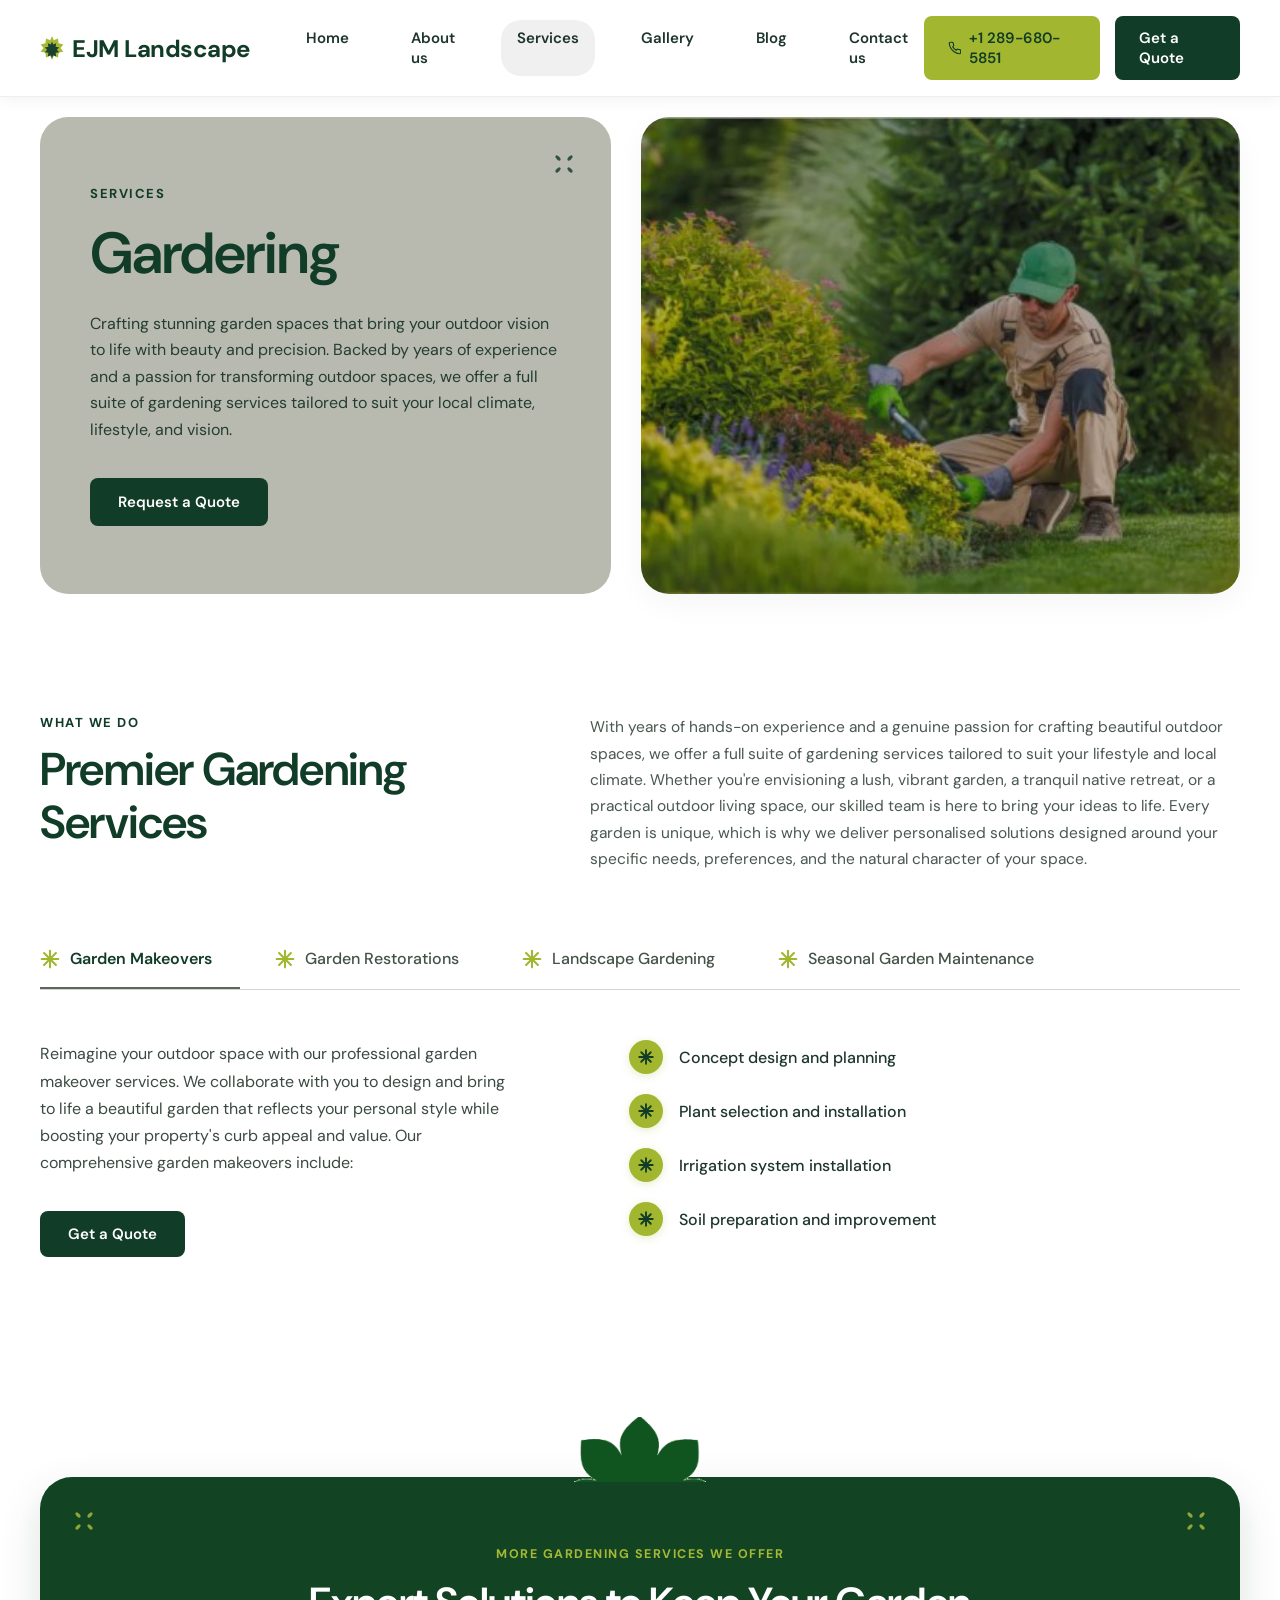
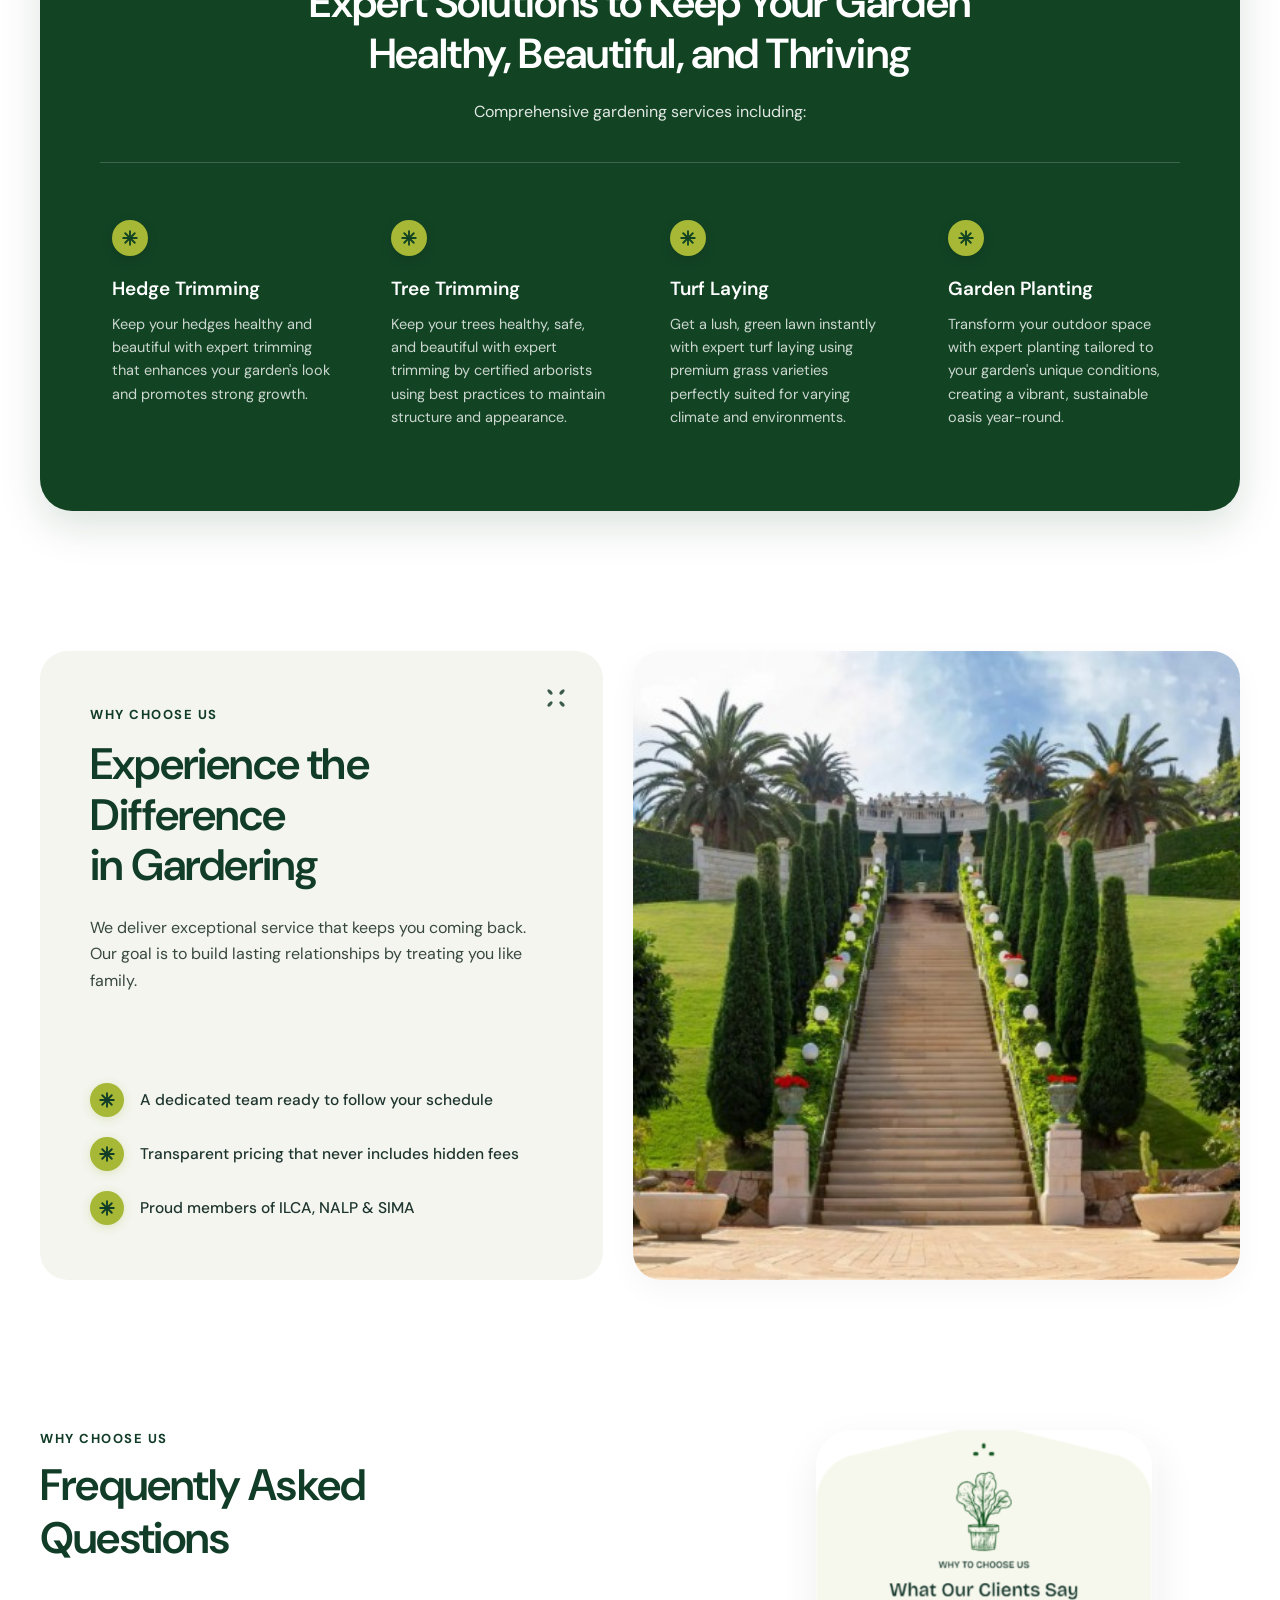
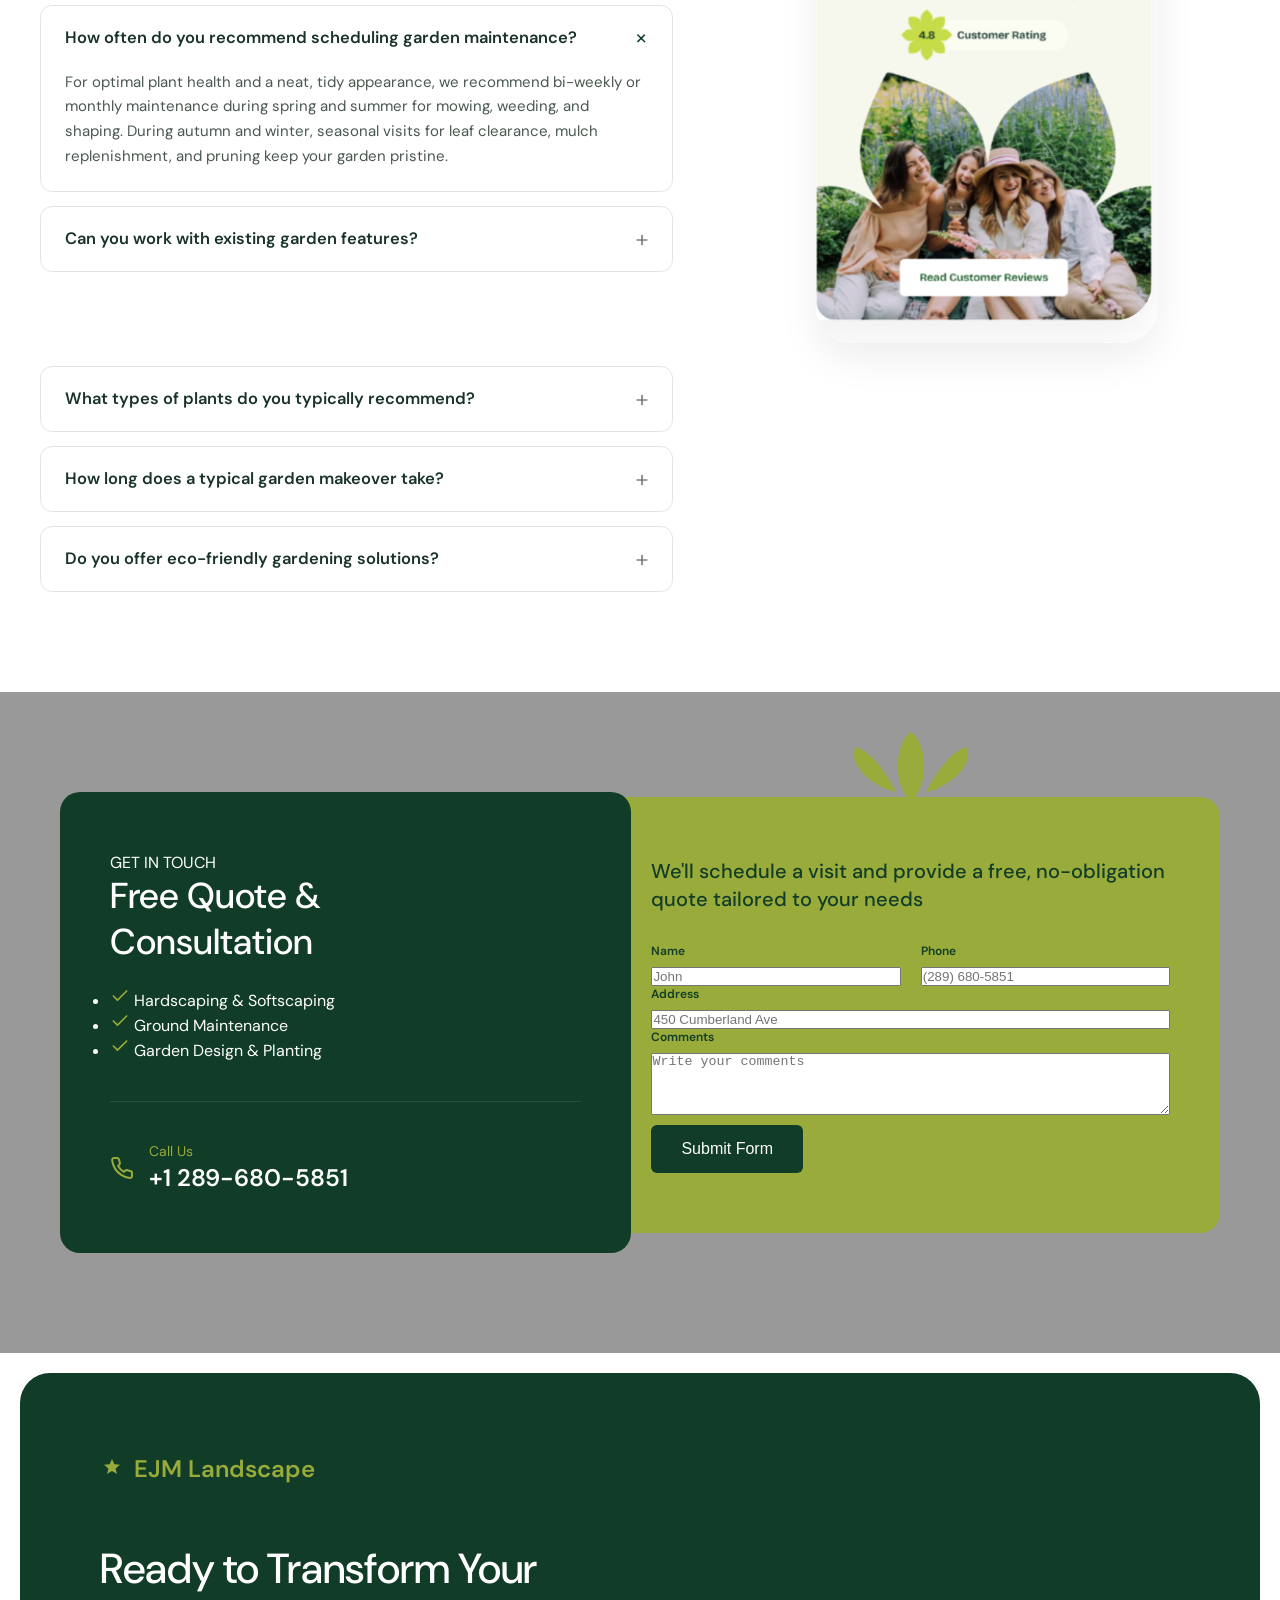
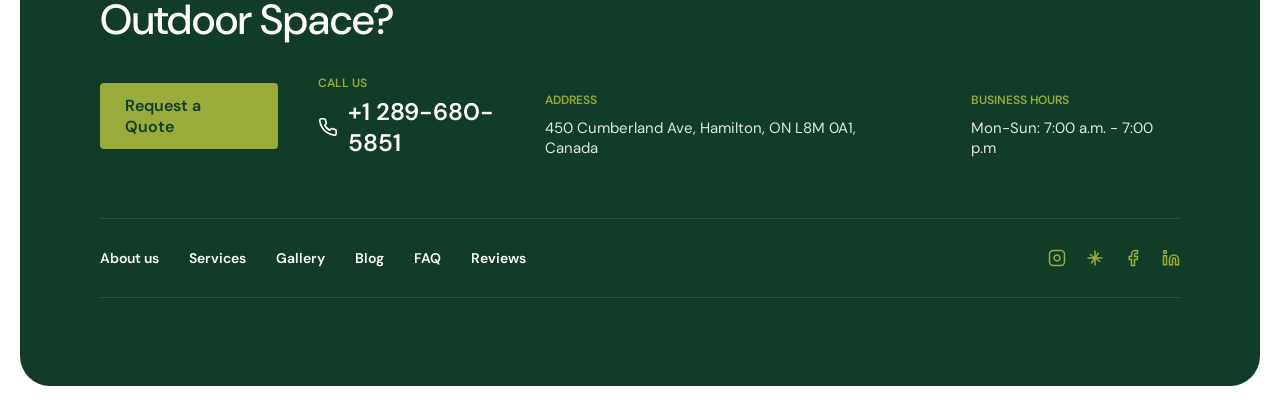
==== commit 645f7da6: "Revert "Fix carousel slide navigation with card tracking and infinite looping, and eliminate unwante" ====
--- a/gardering.html
+++ b/gardering.html
@@ -665,15 +665,13 @@
                     <div class="contact-divider"></div>
 
                     <div class="contact-phone">
-                        <a href="tel:+12896805851">
-                            <svg viewBox="0 0 24 24" width="24" height="24" fill="none" stroke="#99ab3a" stroke-width="2" stroke-linecap="round" stroke-linejoin="round">
-                                <path d="M22 16.92v3a2 2 0 0 1-2.18 2 19.79 19.79 0 0 1-8.63-3.07 19.5 19.5 0 0 1-6-6 19.79 19.79 0 0 1-3.07-8.67A2 2 0 0 1 4.11 2h3a2 2 0 0 1 2 1.72 12.84 12.84 0 0 0 .7 2.81 2 2 0 0 1-.45 2.11L8.09 9.91a16 16 0 0 0 6 6l1.27-1.27a2 2 0 0 1 2.11-.45 12.84 12.84 0 0 0 2.81.7A2 2 0 0 1 22 16.92z"></path>
-                            </svg>
-                            <div class="phone-info">
-                                <span class="phone-label">Call Us</span>
-                                <span class="phone-number">+1 289-680-5851</span>
-                            </div>
-                        </a>
+                        <svg viewBox="0 0 24 24" width="24" height="24" fill="none" stroke="#99ab3a" stroke-width="2" stroke-linecap="round" stroke-linejoin="round">
+                            <path d="M22 16.92v3a2 2 0 0 1-2.18 2 19.79 19.79 0 0 1-8.63-3.07 19.5 19.5 0 0 1-6-6 19.79 19.79 0 0 1-3.07-8.67A2 2 0 0 1 4.11 2h3a2 2 0 0 1 2 1.72 12.84 12.84 0 0 0 .7 2.81 2 2 0 0 1-.45 2.11L8.09 9.91a16 16 0 0 0 6 6l1.27-1.27a2 2 0 0 1 2.11-.45 12.84 12.84 0 0 0 2.81.7A2 2 0 0 1 22 16.92z"></path>
+                        </svg>
+                        <div class="phone-info">
+                            <span class="phone-label">Call Us</span>
+                            <span class="phone-number">+1 289-680-5851</span>
+                        </div>
                     </div>
                 </div>
 
--- a/style.css
+++ b/style.css
@@ -828,7 +828,6 @@
     position: relative;
     display: flex;
     align-items: center;
-    width: 100%;
 }
 
 .carousel-track {
@@ -836,11 +835,9 @@
     gap: 30px;
     overflow-x: auto;
     scroll-snap-type: x mandatory;
+    scroll-behavior: smooth;
     padding: 0 60px 20px 60px; /* Left and right padding */
     scrollbar-width: none; /* hide scrollbar firefox */
-    -ms-overflow-style: none;
-    cursor: grab;
-    -webkit-overflow-scrolling: touch;
 }
 
 .carousel-track::-webkit-scrollbar {
@@ -850,8 +847,6 @@
 .project-card {
     flex: 0 0 450px; /* Fixed width for cards */
     scroll-snap-align: start;
-    user-select: none;
-    -webkit-user-select: none;
 }
 
 .project-image {
@@ -860,16 +855,12 @@
     border-radius: 20px;
     overflow: hidden;
     margin-bottom: 20px;
-    pointer-events: none;
 }
 
 .project-image img {
     width: 100%;
     height: 100%;
     object-fit: cover;
-    pointer-events: none;
-    user-select: none;
-    -webkit-user-drag: none;
 }
 
 .project-info h3 {
@@ -891,46 +882,26 @@
     position: absolute;
     top: 150px; /* center of image height */
     transform: translateY(-50%);
-    width: 52px;
-    height: 52px;
+    width: 50px;
+    height: 50px;
     border-radius: 50%;
-    background-color: #ffffff;
-    border: 1px solid rgba(17, 60, 39, 0.12);
-    box-shadow: 0 4px 18px rgba(0, 0, 0, 0.14);
+    background-color: rgba(210, 214, 203, 0.85); /* grayish button */
+    border: none;
     display: flex;
     justify-content: center;
     align-items: center;
     cursor: pointer;
-    z-index: 100;
-    pointer-events: auto;
-    transition: transform 0.2s ease, background-color 0.2s ease, box-shadow 0.2s ease;
+    z-index: 10;
+    backdrop-filter: blur(5px);
+    transition: background-color 0.3s;
 }
 
 .carousel-btn:hover {
-    background-color: #ffffff;
-    transform: translateY(-50%) scale(1.08);
-    box-shadow: 0 6px 24px rgba(0, 0, 0, 0.2);
-}
-
-.carousel-btn:active {
-    transform: translateY(-50%) scale(0.92);
-}
-
-.carousel-btn svg {
-    pointer-events: none;
-    transition: transform 0.2s ease;
-}
-
-.prev-btn:hover svg {
-    transform: translateX(-2px);
-}
-
-.next-btn:hover svg {
-    transform: translateX(2px);
-}
-
-.prev-btn { left: 24px; }
-.next-btn { right: 24px; }
+    background-color: rgba(255, 255, 255, 0.9);
+}
+
+.prev-btn { left: 20px; }
+.next-btn { right: 20px; }
 
 /* GOOGLE REVIEWS SECTION */
 .google-reviews-section {
@@ -1180,33 +1151,10 @@
     margin: 40px 0;
 }
 
-/* CONTACT PHONE */
 .contact-phone {
     display: flex;
     align-items: center;
-    margin-top: 5px;
-}
-
-.contact-phone a,
-.contact-phone a:link,
-.contact-phone a:visited {
-    display: inline-flex;
-    align-items: center;
     gap: 15px;
-    text-decoration: none !important;
-    color: #ffffff !important;
-    cursor: pointer;
-    transition: transform 0.2s ease, opacity 0.2s ease;
-}
-
-.contact-phone a:hover,
-.contact-phone a:focus,
-.contact-phone a:active {
-    opacity: 0.9;
-    transform: translateX(4px);
-    text-decoration: none !important;
-    color: #ffffff !important;
-    outline: none;
 }
 
 .phone-info {
@@ -1214,45 +1162,15 @@
     flex-direction: column;
 }
 
-.contact-phone .phone-label,
 .phone-label {
-    font-size: 13px;
-    font-weight: 700;
-    color: #99ab3a !important;
-    letter-spacing: 1px;
-    text-transform: uppercase;
-    text-decoration: none !important;
+    font-size: 14px;
+    color: #99ab3a;
     margin-bottom: 2px;
-    display: block;
-}
-
-.contact-phone .phone-number,
+}
+
 .phone-number {
     font-size: 24px;
     font-weight: 600;
-    color: #ffffff !important;
-    text-decoration: none !important;
-    display: block;
-    line-height: 1.2;
-}
-
-/* Footer phone links protection */
-.footer-phone a,
-.footer-phone a:link,
-.footer-phone a:visited,
-.footer-phone-number a,
-.footer-phone-number a:link,
-.footer-phone-number a:visited {
-    color: #ffffff !important;
-    text-decoration: none !important;
-}
-
-/* Global telephone link reset to prevent default browser blue and underlines */
-a[href^="tel:"],
-a[href^="tel:"]:link,
-a[href^="tel:"]:visited {
-    text-decoration: none !important;
-    color: inherit;
 }
 
 .contact-right {
@@ -2004,17 +1922,14 @@
         border-radius: 16px;
     }
     .carousel-btn {
-        width: 44px;
-        height: 44px;
+        width: 40px;
+        height: 40px;
         top: 105px;
-        background: #ffffff;
-        box-shadow: 0 4px 14px rgba(0, 0, 0, 0.16);
-        border: 1px solid rgba(17, 60, 39, 0.12);
-        z-index: 100;
-        pointer-events: auto;
-    }
-    .prev-btn { left: 10px; }
-    .next-btn { right: 10px; }
+        background: rgba(255, 255, 255, 0.92);
+        box-shadow: 0 4px 12px rgba(0, 0, 0, 0.12);
+    }
+    .prev-btn { left: 8px; }
+    .next-btn { right: 8px; }
 
     /* Google Reviews */
     .gr-header {
